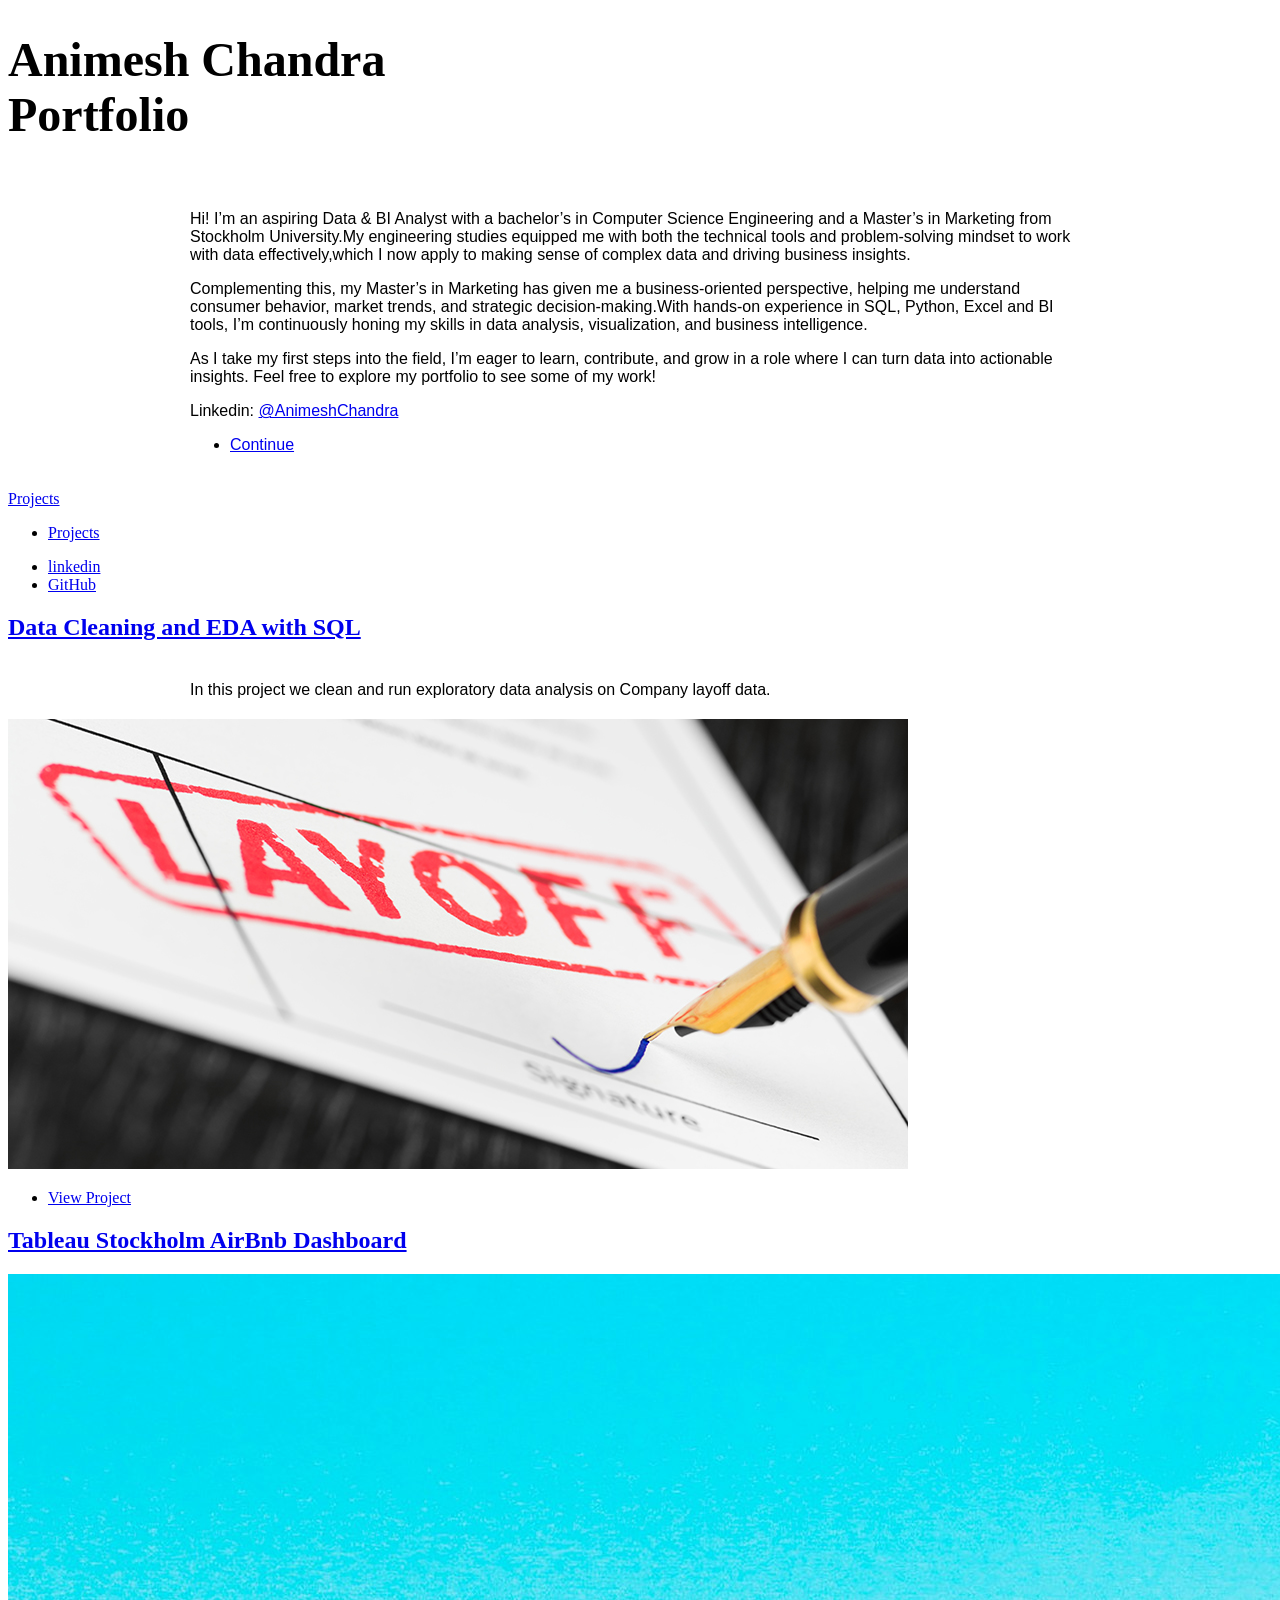
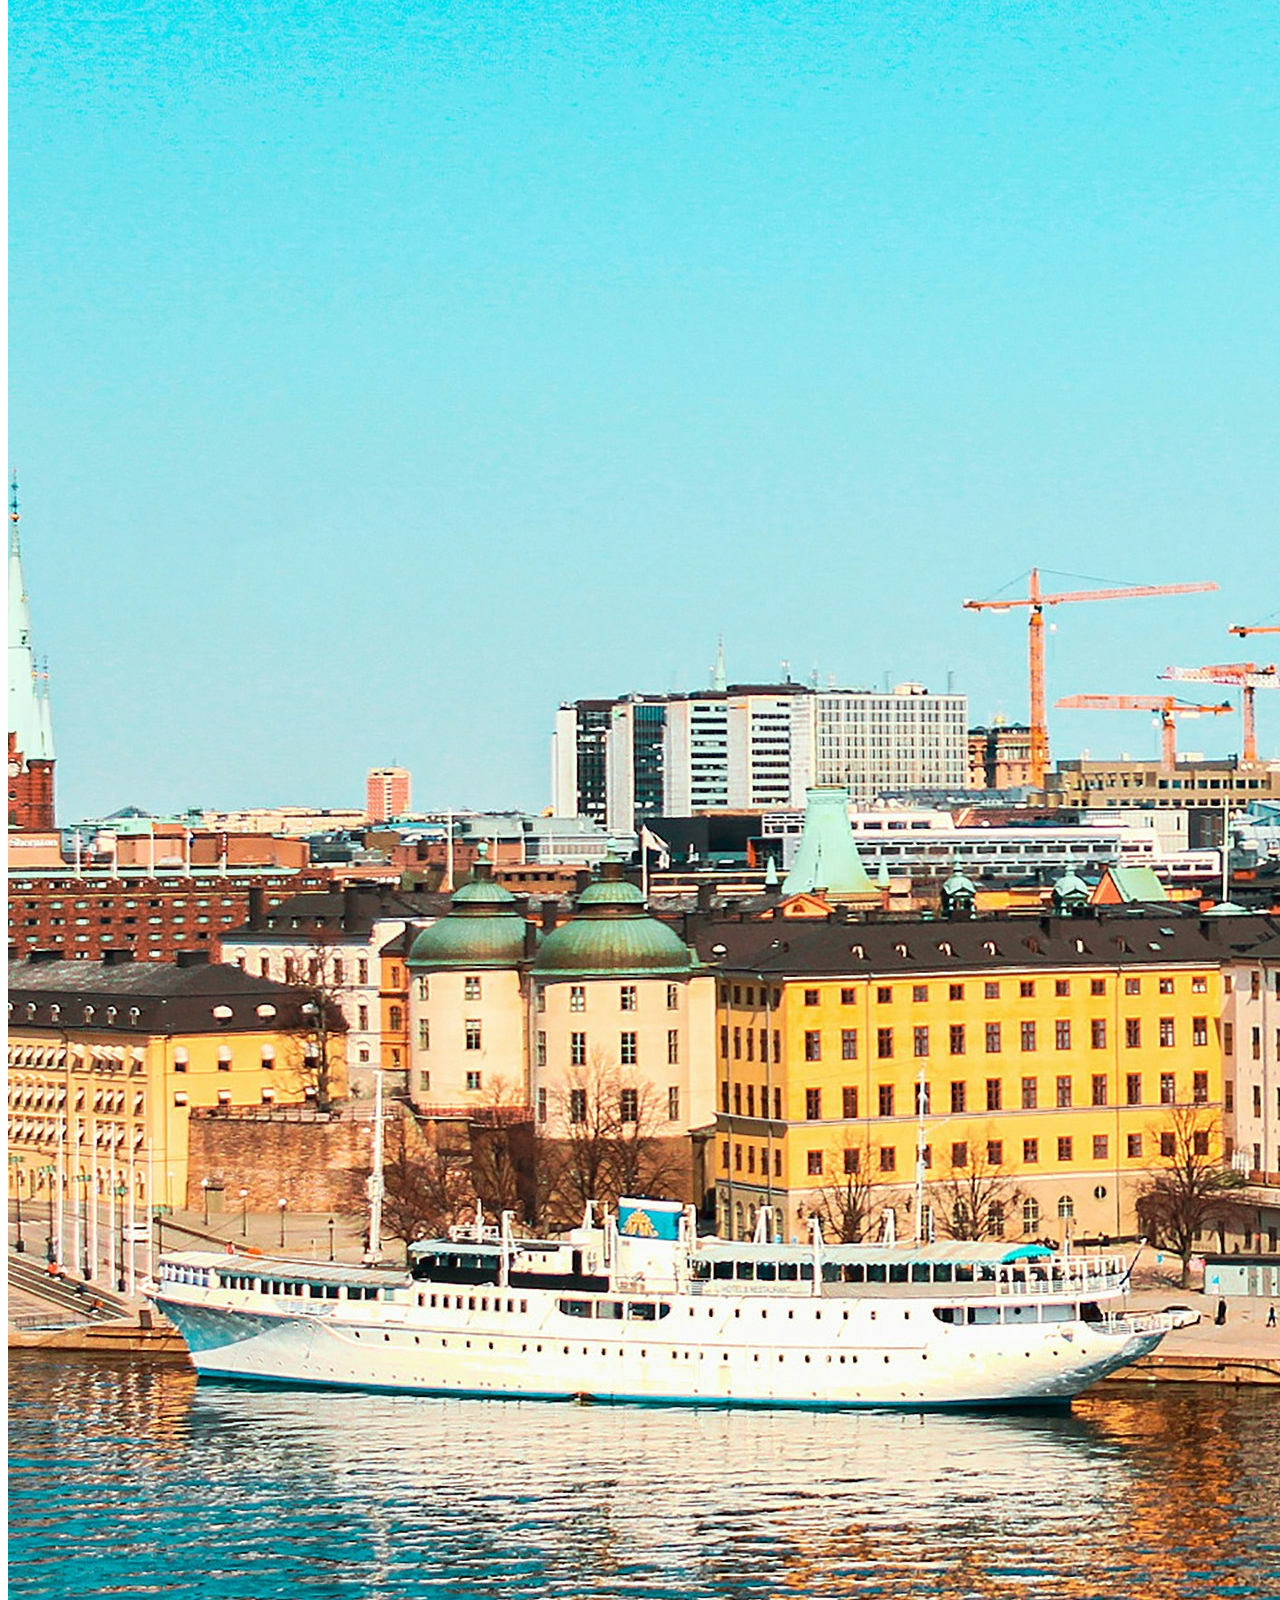
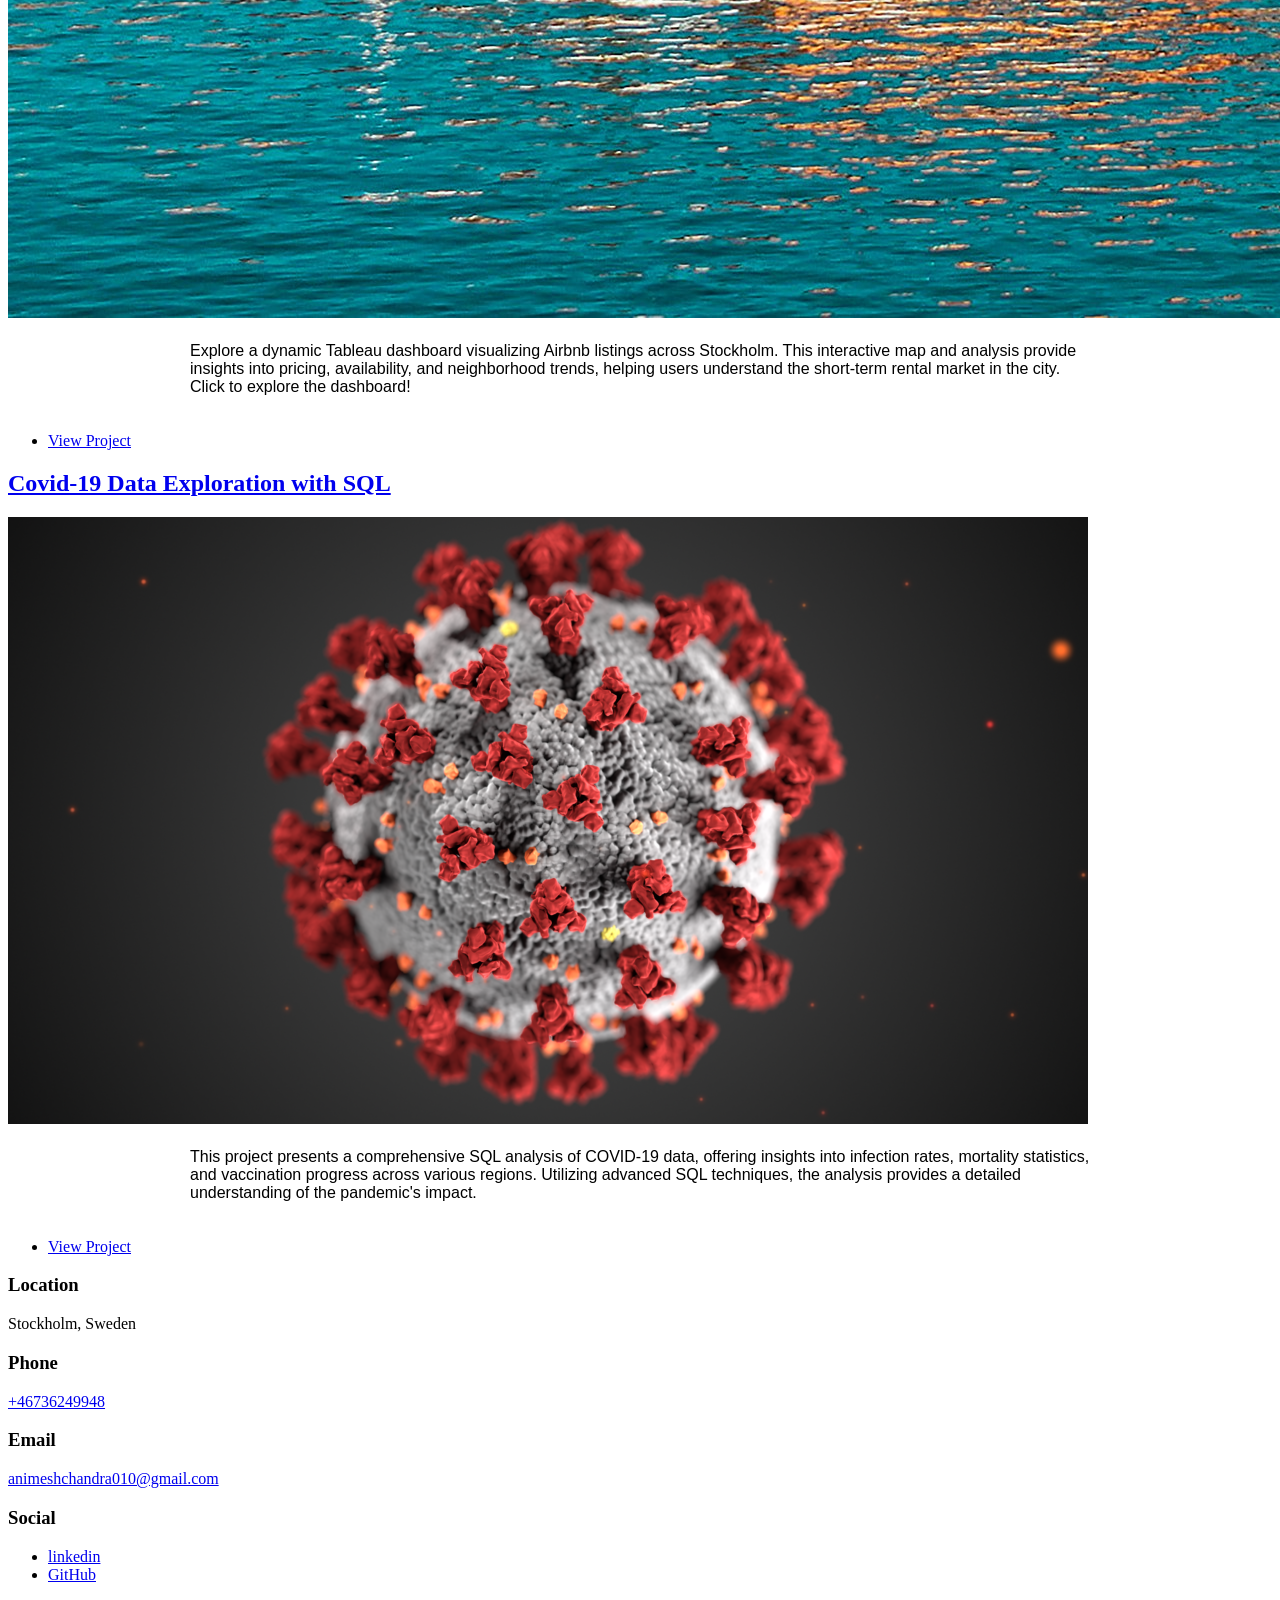
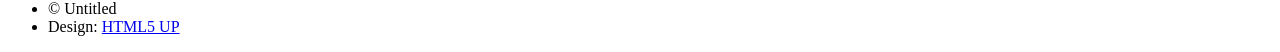
==== index.html @ b49274f6 "Add files via upload Initial Commit" ====
<!DOCTYPE HTML>
<!--
	Massively by HTML5 UP
	html5up.net | @ajlkn
	Free for personal and commercial use under the CCA 3.0 license (html5up.net/license)
-->
<html lang="en">

<head>
	<title>Animesh Chandra Portfolio</title>
	<meta charset="utf-8" />
	<meta name="viewport" content="width=device-width, initial-scale=1, user-scalable=no" />
	<link rel="stylesheet" href="assets/css/main.css" />
	<noscript>
		<link rel="stylesheet" href="assets/css/noscript.css" />
	</noscript>
	<style>
		/* Create a centered container with padding */
		.container {
			width: 80%;
			/* Set the width of the container */
			max-width: 900px;
			/* Optional: Set a max-width to limit how wide it can get */
			margin: 0 auto;
			/* This centers the container horizontally */
			padding: 20px;
			/* Optional: Add padding around the content */
			text-align: left;
			/* Justify the text inside */
			font-family: 'Arial', sans-serif;
			font-style: normal
		}
	</style>
</head>

<body class="is-preload">

	<!-- Wrapper -->
	<div id="wrapper" class="fade-in">

		<!-- Intro -->
		<div id="intro">
			<h1 style="font-size: 48px;">Animesh Chandra <br />
				Portfolio
			</h1>
			<div class="container" style="font-family: 'Arial', sans-serif; font-style: normal; ">
				<p>Hi!
					I’m an aspiring Data & BI Analyst with a bachelor’s in Computer Science Engineering and a Master’s
					in
					Marketing from Stockholm University.My engineering studies equipped me with both the technical tools
					and
					problem-solving mindset to work
					with data effectively,which I now apply to making sense of complex data and driving business
					insights.
				</p>

				<p>Complementing this, my Master’s in Marketing has given me a business-oriented perspective, helping me
					understand consumer behavior, market trends, and strategic decision-making.With hands-on experience
					in
					SQL, Python, Excel and BI tools, I’m continuously honing my skills in data
					analysis, visualization, and business intelligence.</p>

				<p>As I take my first steps into the field, I’m eager to learn, contribute, and grow in a role where I
					can
					turn data into actionable insights.
					Feel free to explore my portfolio to see some of my work!</p>
				Linkedin: <a href="http://bit.ly/3EG9RZ0">@AnimeshChandra</a>
				<ul class="actions">
					<li><a href="#header" class="button icon solid solo fa-arrow-down scrolly">Continue</a></li>
				</ul>
			</div>
		</div>

		<!-- Header -->
		<header id="header">
			<a href="index.html" class="logo">Projects</a>
		</header>

		<!-- Nav -->
		<nav id="nav">
			<ul class="links">
				<li class="active"><a href="index.html">Projects</a></li>

			</ul>
			<ul class="icons">
				<li><a href="https://www.linkedin.com/in/animesh-chandra-a4197b224/"
						class="icon brands alt fa-linkedin"><span class="label">linkedin</span></a></li>
				<li><a href="https://github.com/AnimeshChandra-Analyst" class="icon brands alt fa-github"><span
							class="label">GitHub</span></a></li>

			</ul>
		</nav>

		<!-- Main -->
		<div id="main">

			<!-- Featured Post -->
			<article class="post featured">
				<header class="major">

					<h2><a href="https://bit.ly/3EWHd5J">Data Cleaning and EDA with SQL<br />
						</a></h2>
					<p class="container">In this project we clean and run exploratory data analysis on Company layoff
						data.</p>
				</header>
				<a href="https://bit.ly/3EWHd5J" class="image main"><img src="images/Layoff.jpg" alt="" /></a>
				<ul class="actions special">
					<li><a href="https://bit.ly/3EWHd5J" class="button large">View Project</a></li>
				</ul>
			</article>

			<!-- Posts -->
			<section class="posts">
				<article>
					<header>

						<h2><a href="https://bit.ly/3CKVhPm">Tableau Stockholm AirBnb Dashboard<br />
							</a></h2>
					</header>
					<a href="#" class="image fit"><img src="images/Sthlm.jpg" alt="" /></a>
					<p class="container" text-align: center;>Explore a dynamic Tableau dashboard visualizing Airbnb
						listings across
						Stockholm. This
						interactive map and analysis provide insights into pricing, availability, and neighborhood
						trends, helping users understand the short-term rental market in the city. Click to explore the
						dashboard!</p>
					<ul class="actions special">
						<li><a href="https://bit.ly/3CKVhPm" class="button">View Project</a></li>
					</ul>
				</article>
				<article>
					<header>

						<h2><a href="https://bit.ly/4hYpJV0">Covid-19 Data Exploration with SQL<br />
							</a></h2>
					</header>
					<a href="https://bit.ly/4hYpJV0" class="image fit"><img src="images/covid.png" alt="" /></a>
					<p class="container">This project presents a comprehensive SQL analysis of COVID-19 data, offering
						insights into
						infection rates, mortality statistics, and vaccination progress across various regions.
						Utilizing advanced SQL techniques, the analysis provides a detailed understanding of the
						pandemic's impact.</p>
					<ul class="actions special">
						<li><a href="https://bit.ly/4hYpJV0" class="button">View Project</a></li>
					</ul>
				</article>

			</section>




			<section class="split contact">
				<section class="alt">
					<h3>Location</h3>
					<p>Stockholm, Sweden</p>
				</section>
				<section>
					<h3>Phone</h3>
					<p><a href="#">+46736249948</a></p>
				</section>
				<section>
					<h3>Email</h3>
					<p><a href="#">animeshchandra010@gmail.com</a></p>
				</section>
				<section>
					<h3>Social</h3>
					<ul class="icons alt">
						<li><a href="https://www.linkedin.com/in/animesh-chandra-a4197b224/"
								class="icon brands alt fa-linkedin"><span class="label">linkedin</span></a></li>
						<li><a href="https://github.com/AnimeshChandra-Analyst" class="icon brands alt fa-github"><span
									class="label">GitHub</span></a></li>
					</ul>
				</section>
			</section>
			</footer>

			<!-- Copyright -->
			<div id="copyright">
				<ul>
					<li>&copy; Untitled</li>
					<li>Design: <a href="https://html5up.net">HTML5 UP</a></li>
				</ul>
			</div>

		</div>

		<!-- Scripts -->
		<script src="assets/js/jquery.min.js"></script>
		<script src="assets/js/jquery.scrollex.min.js"></script>
		<script src="assets/js/jquery.scrolly.min.js"></script>
		<script src="assets/js/browser.min.js"></script>
		<script src="assets/js/breakpoints.min.js"></script>
		<script src="assets/js/util.js"></script>
		<script src="assets/js/main.js"></script>

</body>

</html>
---- assets/css/main.css ----
@import url(fontawesome-all.min.css);
@import url("https://fonts.googleapis.com/css?family=Merriweather:300,700,300italic,700italic|Source+Sans+Pro:900");

/*
	Massively by HTML5 UP
	html5up.net | @ajlkn
	Free for personal and commercial use under the CCA 3.0 license (html5up.net/license)
*/

html, body, div, span, applet, object,
iframe, h1, h2, h3, h4, h5, h6, p, blockquote,
pre, a, abbr, acronym, address, big, cite,
code, del, dfn, em, img, ins, kbd, q, s, samp,
small, strike, strong, sub, sup, tt, var, b,
u, i, center, dl, dt, dd, ol, ul, li, fieldset,
form, label, legend, table, caption, tbody,
tfoot, thead, tr, th, td, article, aside,
canvas, details, embed, figure, figcaption,
footer, header, hgroup, menu, nav, output, ruby,
section, summary, time, mark, audio, video {
	margin: 0;
	padding: 0;
	border: 0;
	font-size: 100%;
	font: inherit;
	vertical-align: baseline;}

article, aside, details, figcaption, figure,
footer, header, hgroup, menu, nav, section {
	display: block;}

body {
	line-height: 1;
}

ol, ul {
	list-style: none;
}

blockquote, q {
	quotes: none;
}

	blockquote:before, blockquote:after, q:before, q:after {
		content: '';
		content: none;
	}

table {
	border-collapse: collapse;
	border-spacing: 0;
}

body {
	-webkit-text-size-adjust: none;
}

mark {
	background-color: transparent;
	color: inherit;
}

input::-moz-focus-inner {
	border: 0;
	padding: 0;
}

input, select, textarea {
	-moz-appearance: none;
	-webkit-appearance: none;
	-ms-appearance: none;
	appearance: none;
}

/* Basic */

	@-ms-viewport {
		width: device-width;
	}

	body {
		-ms-overflow-style: scrollbar;
	}

	@media screen and (max-width: 480px) {

		html, body {
			min-width: 320px;
		}

	}

	html {
		box-sizing: border-box;
	}

	*, *:before, *:after {
		box-sizing: inherit;
	}

	body {
		background-color: #1e252d;
	}

		body.is-preload *, body.is-preload *:before, body.is-preload *:after {
			-moz-animation: none !important;
			-webkit-animation: none !important;
			-ms-animation: none !important;
			animation: none !important;
			-moz-transition: none !important;
			-webkit-transition: none !important;
			-ms-transition: none !important;
			transition: none !important;
		}

/* Type */

	html {
		font-size: 16pt;
	}

		@media screen and (max-width: 1680px) {

			html {
				font-size: 12pt;
			}

		}

		@media screen and (max-width: 1280px) {

			html {
				font-size: 11pt;
			}

		}

		@media screen and (max-width: 360px) {

			html {
				font-size: 10pt;
			}

		}

	body {
		color: #212931;
	}

	body, input, select, textarea {
		font-family: "Merriweather", Georgia, serif;
		font-weight: 300;
		font-size: 1rem;
		line-height: 2.375;
	}

	a {
		-moz-transition: color 0.2s ease-in-out, background-color 0.2s ease-in-out, border-color 0.2s ease-in-out, box-shadow 0.2s ease-in-out;
		-webkit-transition: color 0.2s ease-in-out, background-color 0.2s ease-in-out, border-color 0.2s ease-in-out, box-shadow 0.2s ease-in-out;
		-ms-transition: color 0.2s ease-in-out, background-color 0.2s ease-in-out, border-color 0.2s ease-in-out, box-shadow 0.2s ease-in-out;
		transition: color 0.2s ease-in-out, background-color 0.2s ease-in-out, border-color 0.2s ease-in-out, box-shadow 0.2s ease-in-out;
		border-bottom: dotted 1px;
		text-decoration: none;
	}

		a:hover {
			border-bottom-color: transparent;
		}

	strong, b {
		font-weight: 600;
	}

	em, i {
		font-style: italic;
	}

	p {
		text-align: justify;
		margin: 0 0 2rem 0;
	}

	h1, h2, h3, h4, h5, h6 {
		font-family: "Source Sans Pro", Helvetica, sans-serif;
		font-weight: 900;
		line-height: 1.5;
		letter-spacing: 0.075em;
		text-transform: uppercase;
		margin: 0 0 1rem 0;
	}

		h1 a, h2 a, h3 a, h4 a, h5 a, h6 a {
			border-bottom: 0;
			color: inherit;
			text-decoration: none;
		}

	h1 {
		font-size: 4rem;
		line-height: 1.1;
		margin: 0 0 2rem 0;
	}

	h2 {
		font-size: 1.75rem;
		line-height: 1.3;
		margin: 0 0 1.5rem 0;
	}

	h3 {
		font-size: 1.25rem;
		margin: 0 0 1.5rem 0;
	}

	h4 {
		font-size: 1rem;
	}

	h5 {
		font-size: 0.9rem;
	}

	h6 {
		font-size: 0.8rem;
	}

	sub {
		font-size: 0.8rem;
		position: relative;
		top: 0.5rem;
	}

	sup {
		font-size: 0.8rem;
		position: relative;
		top: -0.5rem;
	}

	blockquote {
		border-left: solid 4px;
		font-style: italic;
		margin: 0 0 2rem 0;
		padding: 0.5rem 0 0.5rem 2rem;
	}

	code {
		border: solid 2px;
		font-family: "Courier New", monospace;
		font-size: 0.9rem;
		margin: 0 0.25rem;
		padding: 0.25rem 0.65rem;
	}

	pre {
		-webkit-overflow-scrolling: touch;
		font-family: "Courier New", monospace;
		font-size: 0.9rem;
		margin: 0 0 2rem 0;
	}

		pre code {
			display: block;
			line-height: 1.75;
			padding: 1rem 1.5rem;
			overflow-x: auto;
		}

	hr {
		border: 0;
		border-bottom: solid 2px;
		margin: 3rem 0;
	}

		hr.major {
			margin: 5rem 0;
		}

	.align-left {
		text-align: left;
	}

	.align-center {
		text-align: center;
	}

	.align-right {
		text-align: right;
	}

	input, select, textarea {
		color: #212931;
	}

	a {
		color: #212931;
		border-bottom-color: rgba(33, 41, 49, 0.5);
	}

		a:hover {
			border-bottom-color: transparent;
			color: #18bfef !important;
		}

	strong, b {
		color: #212931;
	}

	h1, h2, h3, h4, h5, h6 {
		color: #212931;
	}

	blockquote {
		border-left-color: #eeeeee;
	}

	code {
		background: rgba(220, 220, 220, 0.25);
		border-color: #eeeeee;
	}

	hr {
		border-bottom-color: #eeeeee;
	}

/* Row */

	.row {
		display: flex;
		flex-wrap: wrap;
		box-sizing: border-box;
		align-items: stretch;
	}

		.row > * {
			box-sizing: border-box;
		}

		.row.gtr-uniform > * > :last-child {
			margin-bottom: 0;
		}

		.row.aln-left {
			justify-content: flex-start;
		}

		.row.aln-center {
			justify-content: center;
		}

		.row.aln-right {
			justify-content: flex-end;
		}

		.row.aln-top {
			align-items: flex-start;
		}

		.row.aln-middle {
			align-items: center;
		}

		.row.aln-bottom {
			align-items: flex-end;
		}

		.row > .imp {
			order: -1;
		}

		.row > .col-1 {
			width: 8.33333%;
		}

		.row > .off-1 {
			margin-left: 8.33333%;
		}

		.row > .col-2 {
			width: 16.66667%;
		}

		.row > .off-2 {
			margin-left: 16.66667%;
		}

		.row > .col-3 {
			width: 25%;
		}

		.row > .off-3 {
			margin-left: 25%;
		}

		.row > .col-4 {
			width: 33.33333%;
		}

		.row > .off-4 {
			margin-left: 33.33333%;
		}

		.row > .col-5 {
			width: 41.66667%;
		}

		.row > .off-5 {
			margin-left: 41.66667%;
		}

		.row > .col-6 {
			width: 50%;
		}

		.row > .off-6 {
			margin-left: 50%;
		}

		.row > .col-7 {
			width: 58.33333%;
		}

		.row > .off-7 {
			margin-left: 58.33333%;
		}

		.row > .col-8 {
			width: 66.66667%;
		}

		.row > .off-8 {
			margin-left: 66.66667%;
		}

		.row > .col-9 {
			width: 75%;
		}

		.row > .off-9 {
			margin-left: 75%;
		}

		.row > .col-10 {
			width: 83.33333%;
		}

		.row > .off-10 {
			margin-left: 83.33333%;
		}

		.row > .col-11 {
			width: 91.66667%;
		}

		.row > .off-11 {
			margin-left: 91.66667%;
		}

		.row > .col-12 {
			width: 100%;
		}

		.row > .off-12 {
			margin-left: 100%;
		}

		.row.gtr-0 {
			margin-top: 0;
			margin-left: 0rem;
		}

			.row.gtr-0 > * {
				padding: 0 0 0 0rem;
			}

			.row.gtr-0.gtr-uniform {
				margin-top: 0rem;
			}

				.row.gtr-0.gtr-uniform > * {
					padding-top: 0rem;
				}

		.row.gtr-25 {
			margin-top: 0;
			margin-left: -0.375rem;
		}

			.row.gtr-25 > * {
				padding: 0 0 0 0.375rem;
			}

			.row.gtr-25.gtr-uniform {
				margin-top: -0.375rem;
			}

				.row.gtr-25.gtr-uniform > * {
					padding-top: 0.375rem;
				}

		.row.gtr-50 {
			margin-top: 0;
			margin-left: -0.75rem;
		}

			.row.gtr-50 > * {
				padding: 0 0 0 0.75rem;
			}

			.row.gtr-50.gtr-uniform {
				margin-top: -0.75rem;
			}

				.row.gtr-50.gtr-uniform > * {
					padding-top: 0.75rem;
				}

		.row {
			margin-top: 0;
			margin-left: -1.5rem;
		}

			.row > * {
				padding: 0 0 0 1.5rem;
			}

			.row.gtr-uniform {
				margin-top: -1.5rem;
			}

				.row.gtr-uniform > * {
					padding-top: 1.5rem;
				}

		.row.gtr-150 {
			margin-top: 0;
			margin-left: -2.25rem;
		}

			.row.gtr-150 > * {
				padding: 0 0 0 2.25rem;
			}

			.row.gtr-150.gtr-uniform {
				margin-top: -2.25rem;
			}

				.row.gtr-150.gtr-uniform > * {
					padding-top: 2.25rem;
				}

		.row.gtr-200 {
			margin-top: 0;
			margin-left: -3rem;
		}

			.row.gtr-200 > * {
				padding: 0 0 0 3rem;
			}

			.row.gtr-200.gtr-uniform {
				margin-top: -3rem;
			}

				.row.gtr-200.gtr-uniform > * {
					padding-top: 3rem;
				}

		@media screen and (max-width: 1680px) {

			.row {
				display: flex;
				flex-wrap: wrap;
				box-sizing: border-box;
				align-items: stretch;
			}

				.row > * {
					box-sizing: border-box;
				}

				.row.gtr-uniform > * > :last-child {
					margin-bottom: 0;
				}

				.row.aln-left {
					justify-content: flex-start;
				}

				.row.aln-center {
					justify-content: center;
				}

				.row.aln-right {
					justify-content: flex-end;
				}

				.row.aln-top {
					align-items: flex-start;
				}

				.row.aln-middle {
					align-items: center;
				}

				.row.aln-bottom {
					align-items: flex-end;
				}

				.row > .imp-xlarge {
					order: -1;
				}

				.row > .col-1-xlarge {
					width: 8.33333%;
				}

				.row > .off-1-xlarge {
					margin-left: 8.33333%;
				}

				.row > .col-2-xlarge {
					width: 16.66667%;
				}

				.row > .off-2-xlarge {
					margin-left: 16.66667%;
				}

				.row > .col-3-xlarge {
					width: 25%;
				}

				.row > .off-3-xlarge {
					margin-left: 25%;
				}

				.row > .col-4-xlarge {
					width: 33.33333%;
				}

				.row > .off-4-xlarge {
					margin-left: 33.33333%;
				}

				.row > .col-5-xlarge {
					width: 41.66667%;
				}

				.row > .off-5-xlarge {
					margin-left: 41.66667%;
				}

				.row > .col-6-xlarge {
					width: 50%;
				}

				.row > .off-6-xlarge {
					margin-left: 50%;
				}

				.row > .col-7-xlarge {
					width: 58.33333%;
				}

				.row > .off-7-xlarge {
					margin-left: 58.33333%;
				}

				.row > .col-8-xlarge {
					width: 66.66667%;
				}

				.row > .off-8-xlarge {
					margin-left: 66.66667%;
				}

				.row > .col-9-xlarge {
					width: 75%;
				}

				.row > .off-9-xlarge {
					margin-left: 75%;
				}

				.row > .col-10-xlarge {
					width: 83.33333%;
				}

				.row > .off-10-xlarge {
					margin-left: 83.33333%;
				}

				.row > .col-11-xlarge {
					width: 91.66667%;
				}

				.row > .off-11-xlarge {
					margin-left: 91.66667%;
				}

				.row > .col-12-xlarge {
					width: 100%;
				}

				.row > .off-12-xlarge {
					margin-left: 100%;
				}

				.row.gtr-0 {
					margin-top: 0;
					margin-left: 0rem;
				}

					.row.gtr-0 > * {
						padding: 0 0 0 0rem;
					}

					.row.gtr-0.gtr-uniform {
						margin-top: 0rem;
					}

						.row.gtr-0.gtr-uniform > * {
							padding-top: 0rem;
						}

				.row.gtr-25 {
					margin-top: 0;
					margin-left: -0.375rem;
				}

					.row.gtr-25 > * {
						padding: 0 0 0 0.375rem;
					}

					.row.gtr-25.gtr-uniform {
						margin-top: -0.375rem;
					}

						.row.gtr-25.gtr-uniform > * {
							padding-top: 0.375rem;
						}

				.row.gtr-50 {
					margin-top: 0;
					margin-left: -0.75rem;
				}

					.row.gtr-50 > * {
						padding: 0 0 0 0.75rem;
					}

					.row.gtr-50.gtr-uniform {
						margin-top: -0.75rem;
					}

						.row.gtr-50.gtr-uniform > * {
							padding-top: 0.75rem;
						}

				.row {
					margin-top: 0;
					margin-left: -1.5rem;
				}

					.row > * {
						padding: 0 0 0 1.5rem;
					}

					.row.gtr-uniform {
						margin-top: -1.5rem;
					}

						.row.gtr-uniform > * {
							padding-top: 1.5rem;
						}

				.row.gtr-150 {
					margin-top: 0;
					margin-left: -2.25rem;
				}

					.row.gtr-150 > * {
						padding: 0 0 0 2.25rem;
					}

					.row.gtr-150.gtr-uniform {
						margin-top: -2.25rem;
					}

						.row.gtr-150.gtr-uniform > * {
							padding-top: 2.25rem;
						}

				.row.gtr-200 {
					margin-top: 0;
					margin-left: -3rem;
				}

					.row.gtr-200 > * {
						padding: 0 0 0 3rem;
					}

					.row.gtr-200.gtr-uniform {
						margin-top: -3rem;
					}

						.row.gtr-200.gtr-uniform > * {
							padding-top: 3rem;
						}

		}

		@media screen and (max-width: 1280px) {

			.row {
				display: flex;
				flex-wrap: wrap;
				box-sizing: border-box;
				align-items: stretch;
			}

				.row > * {
					box-sizing: border-box;
				}

				.row.gtr-uniform > * > :last-child {
					margin-bottom: 0;
				}

				.row.aln-left {
					justify-content: flex-start;
				}

				.row.aln-center {
					justify-content: center;
				}

				.row.aln-right {
					justify-content: flex-end;
				}

				.row.aln-top {
					align-items: flex-start;
				}

				.row.aln-middle {
					align-items: center;
				}

				.row.aln-bottom {
					align-items: flex-end;
				}

				.row > .imp-large {
					order: -1;
				}

				.row > .col-1-large {
					width: 8.33333%;
				}

				.row > .off-1-large {
					margin-left: 8.33333%;
				}

				.row > .col-2-large {
					width: 16.66667%;
				}

				.row > .off-2-large {
					margin-left: 16.66667%;
				}

				.row > .col-3-large {
					width: 25%;
				}

				.row > .off-3-large {
					margin-left: 25%;
				}

				.row > .col-4-large {
					width: 33.33333%;
				}

				.row > .off-4-large {
					margin-left: 33.33333%;
				}

				.row > .col-5-large {
					width: 41.66667%;
				}

				.row > .off-5-large {
					margin-left: 41.66667%;
				}

				.row > .col-6-large {
					width: 50%;
				}

				.row > .off-6-large {
					margin-left: 50%;
				}

				.row > .col-7-large {
					width: 58.33333%;
				}

				.row > .off-7-large {
					margin-left: 58.33333%;
				}

				.row > .col-8-large {
					width: 66.66667%;
				}

				.row > .off-8-large {
					margin-left: 66.66667%;
				}

				.row > .col-9-large {
					width: 75%;
				}

				.row > .off-9-large {
					margin-left: 75%;
				}

				.row > .col-10-large {
					width: 83.33333%;
				}

				.row > .off-10-large {
					margin-left: 83.33333%;
				}

				.row > .col-11-large {
					width: 91.66667%;
				}

				.row > .off-11-large {
					margin-left: 91.66667%;
				}

				.row > .col-12-large {
					width: 100%;
				}

				.row > .off-12-large {
					margin-left: 100%;
				}

				.row.gtr-0 {
					margin-top: 0;
					margin-left: 0rem;
				}

					.row.gtr-0 > * {
						padding: 0 0 0 0rem;
					}

					.row.gtr-0.gtr-uniform {
						margin-top: 0rem;
					}

						.row.gtr-0.gtr-uniform > * {
							padding-top: 0rem;
						}

				.row.gtr-25 {
					margin-top: 0;
					margin-left: -0.375rem;
				}

					.row.gtr-25 > * {
						padding: 0 0 0 0.375rem;
					}

					.row.gtr-25.gtr-uniform {
						margin-top: -0.375rem;
					}

						.row.gtr-25.gtr-uniform > * {
							padding-top: 0.375rem;
						}

				.row.gtr-50 {
					margin-top: 0;
					margin-left: -0.75rem;
				}

					.row.gtr-50 > * {
						padding: 0 0 0 0.75rem;
					}

					.row.gtr-50.gtr-uniform {
						margin-top: -0.75rem;
					}

						.row.gtr-50.gtr-uniform > * {
							padding-top: 0.75rem;
						}

				.row {
					margin-top: 0;
					margin-left: -1.5rem;
				}

					.row > * {
						padding: 0 0 0 1.5rem;
					}

					.row.gtr-uniform {
						margin-top: -1.5rem;
					}

						.row.gtr-uniform > * {
							padding-top: 1.5rem;
						}

				.row.gtr-150 {
					margin-top: 0;
					margin-left: -2.25rem;
				}

					.row.gtr-150 > * {
						padding: 0 0 0 2.25rem;
					}

					.row.gtr-150.gtr-uniform {
						margin-top: -2.25rem;
					}

						.row.gtr-150.gtr-uniform > * {
							padding-top: 2.25rem;
						}

				.row.gtr-200 {
					margin-top: 0;
					margin-left: -3rem;
				}

					.row.gtr-200 > * {
						padding: 0 0 0 3rem;
					}

					.row.gtr-200.gtr-uniform {
						margin-top: -3rem;
					}

						.row.gtr-200.gtr-uniform > * {
							padding-top: 3rem;
						}

		}

		@media screen and (max-width: 980px) {

			.row {
				display: flex;
				flex-wrap: wrap;
				box-sizing: border-box;
				align-items: stretch;
			}

				.row > * {
					box-sizing: border-box;
				}

				.row.gtr-uniform > * > :last-child {
					margin-bottom: 0;
				}

				.row.aln-left {
					justify-content: flex-start;
				}

				.row.aln-center {
					justify-content: center;
				}

				.row.aln-right {
					justify-content: flex-end;
				}

				.row.aln-top {
					align-items: flex-start;
				}

				.row.aln-middle {
					align-items: center;
				}

				.row.aln-bottom {
					align-items: flex-end;
				}

				.row > .imp-medium {
					order: -1;
				}

				.row > .col-1-medium {
					width: 8.33333%;
				}

				.row > .off-1-medium {
					margin-left: 8.33333%;
				}

				.row > .col-2-medium {
					width: 16.66667%;
				}

				.row > .off-2-medium {
					margin-left: 16.66667%;
				}

				.row > .col-3-medium {
					width: 25%;
				}

				.row > .off-3-medium {
					margin-left: 25%;
				}

				.row > .col-4-medium {
					width: 33.33333%;
				}

				.row > .off-4-medium {
					margin-left: 33.33333%;
				}

				.row > .col-5-medium {
					width: 41.66667%;
				}

				.row > .off-5-medium {
					margin-left: 41.66667%;
				}

				.row > .col-6-medium {
					width: 50%;
				}

				.row > .off-6-medium {
					margin-left: 50%;
				}

				.row > .col-7-medium {
					width: 58.33333%;
				}

				.row > .off-7-medium {
					margin-left: 58.33333%;
				}

				.row > .col-8-medium {
					width: 66.66667%;
				}

				.row > .off-8-medium {
					margin-left: 66.66667%;
				}

				.row > .col-9-medium {
					width: 75%;
				}

				.row > .off-9-medium {
					margin-left: 75%;
				}

				.row > .col-10-medium {
					width: 83.33333%;
				}

				.row > .off-10-medium {
					margin-left: 83.33333%;
				}

				.row > .col-11-medium {
					width: 91.66667%;
				}

				.row > .off-11-medium {
					margin-left: 91.66667%;
				}

				.row > .col-12-medium {
					width: 100%;
				}

				.row > .off-12-medium {
					margin-left: 100%;
				}

				.row.gtr-0 {
					margin-top: 0;
					margin-left: 0rem;
				}

					.row.gtr-0 > * {
						padding: 0 0 0 0rem;
					}

					.row.gtr-0.gtr-uniform {
						margin-top: 0rem;
					}

						.row.gtr-0.gtr-uniform > * {
							padding-top: 0rem;
						}

				.row.gtr-25 {
					margin-top: 0;
					margin-left: -0.375rem;
				}

					.row.gtr-25 > * {
						padding: 0 0 0 0.375rem;
					}

					.row.gtr-25.gtr-uniform {
						margin-top: -0.375rem;
					}

						.row.gtr-25.gtr-uniform > * {
							padding-top: 0.375rem;
						}

				.row.gtr-50 {
					margin-top: 0;
					margin-left: -0.75rem;
				}

					.row.gtr-50 > * {
						padding: 0 0 0 0.75rem;
					}

					.row.gtr-50.gtr-uniform {
						margin-top: -0.75rem;
					}

						.row.gtr-50.gtr-uniform > * {
							padding-top: 0.75rem;
						}

				.row {
					margin-top: 0;
					margin-left: -1.5rem;
				}

					.row > * {
						padding: 0 0 0 1.5rem;
					}

					.row.gtr-uniform {
						margin-top: -1.5rem;
					}

						.row.gtr-uniform > * {
							padding-top: 1.5rem;
						}

				.row.gtr-150 {
					margin-top: 0;
					margin-left: -2.25rem;
				}

					.row.gtr-150 > * {
						padding: 0 0 0 2.25rem;
					}

					.row.gtr-150.gtr-uniform {
						margin-top: -2.25rem;
					}

						.row.gtr-150.gtr-uniform > * {
							padding-top: 2.25rem;
						}

				.row.gtr-200 {
					margin-top: 0;
					margin-left: -3rem;
				}

					.row.gtr-200 > * {
						padding: 0 0 0 3rem;
					}

					.row.gtr-200.gtr-uniform {
						margin-top: -3rem;
					}

						.row.gtr-200.gtr-uniform > * {
							padding-top: 3rem;
						}

		}

		@media screen and (max-width: 736px) {

			.row {
				display: flex;
				flex-wrap: wrap;
				box-sizing: border-box;
				align-items: stretch;
			}

				.row > * {
					box-sizing: border-box;
				}

				.row.gtr-uniform > * > :last-child {
					margin-bottom: 0;
				}

				.row.aln-left {
					justify-content: flex-start;
				}

				.row.aln-center {
					justify-content: center;
				}

				.row.aln-right {
					justify-content: flex-end;
				}

				.row.aln-top {
					align-items: flex-start;
				}

				.row.aln-middle {
					align-items: center;
				}

				.row.aln-bottom {
					align-items: flex-end;
				}

				.row > .imp-small {
					order: -1;
				}

				.row > .col-1-small {
					width: 8.33333%;
				}

				.row > .off-1-small {
					margin-left: 8.33333%;
				}

				.row > .col-2-small {
					width: 16.66667%;
				}

				.row > .off-2-small {
					margin-left: 16.66667%;
				}

				.row > .col-3-small {
					width: 25%;
				}

				.row > .off-3-small {
					margin-left: 25%;
				}

				.row > .col-4-small {
					width: 33.33333%;
				}

				.row > .off-4-small {
					margin-left: 33.33333%;
				}

				.row > .col-5-small {
					width: 41.66667%;
				}

				.row > .off-5-small {
					margin-left: 41.66667%;
				}

				.row > .col-6-small {
					width: 50%;
				}

				.row > .off-6-small {
					margin-left: 50%;
				}

				.row > .col-7-small {
					width: 58.33333%;
				}

				.row > .off-7-small {
					margin-left: 58.33333%;
				}

				.row > .col-8-small {
					width: 66.66667%;
				}

				.row > .off-8-small {
					margin-left: 66.66667%;
				}

				.row > .col-9-small {
					width: 75%;
				}

				.row > .off-9-small {
					margin-left: 75%;
				}

				.row > .col-10-small {
					width: 83.33333%;
				}

				.row > .off-10-small {
					margin-left: 83.33333%;
				}

				.row > .col-11-small {
					width: 91.66667%;
				}

				.row > .off-11-small {
					margin-left: 91.66667%;
				}

				.row > .col-12-small {
					width: 100%;
				}

				.row > .off-12-small {
					margin-left: 100%;
				}

				.row.gtr-0 {
					margin-top: 0;
					margin-left: 0rem;
				}

					.row.gtr-0 > * {
						padding: 0 0 0 0rem;
					}

					.row.gtr-0.gtr-uniform {
						margin-top: 0rem;
					}

						.row.gtr-0.gtr-uniform > * {
							padding-top: 0rem;
						}

				.row.gtr-25 {
					margin-top: 0;
					margin-left: -0.375rem;
				}

					.row.gtr-25 > * {
						padding: 0 0 0 0.375rem;
					}

					.row.gtr-25.gtr-uniform {
						margin-top: -0.375rem;
					}

						.row.gtr-25.gtr-uniform > * {
							padding-top: 0.375rem;
						}

				.row.gtr-50 {
					margin-top: 0;
					margin-left: -0.75rem;
				}

					.row.gtr-50 > * {
						padding: 0 0 0 0.75rem;
					}

					.row.gtr-50.gtr-uniform {
						margin-top: -0.75rem;
					}

						.row.gtr-50.gtr-uniform > * {
							padding-top: 0.75rem;
						}

				.row {
					margin-top: 0;
					margin-left: -1.5rem;
				}

					.row > * {
						padding: 0 0 0 1.5rem;
					}

					.row.gtr-uniform {
						margin-top: -1.5rem;
					}

						.row.gtr-uniform > * {
							padding-top: 1.5rem;
						}

				.row.gtr-150 {
					margin-top: 0;
					margin-left: -2.25rem;
				}

					.row.gtr-150 > * {
						padding: 0 0 0 2.25rem;
					}

					.row.gtr-150.gtr-uniform {
						margin-top: -2.25rem;
					}

						.row.gtr-150.gtr-uniform > * {
							padding-top: 2.25rem;
						}

				.row.gtr-200 {
					margin-top: 0;
					margin-left: -3rem;
				}

					.row.gtr-200 > * {
						padding: 0 0 0 3rem;
					}

					.row.gtr-200.gtr-uniform {
						margin-top: -3rem;
					}

						.row.gtr-200.gtr-uniform > * {
							padding-top: 3rem;
						}

		}

		@media screen and (max-width: 480px) {

			.row {
				display: flex;
				flex-wrap: wrap;
				box-sizing: border-box;
				align-items: stretch;
			}

				.row > * {
					box-sizing: border-box;
				}

				.row.gtr-uniform > * > :last-child {
					margin-bottom: 0;
				}

				.row.aln-left {
					justify-content: flex-start;
				}

				.row.aln-center {
					justify-content: center;
				}

				.row.aln-right {
					justify-content: flex-end;
				}

				.row.aln-top {
					align-items: flex-start;
				}

				.row.aln-middle {
					align-items: center;
				}

				.row.aln-bottom {
					align-items: flex-end;
				}

				.row > .imp-xsmall {
					order: -1;
				}

				.row > .col-1-xsmall {
					width: 8.33333%;
				}

				.row > .off-1-xsmall {
					margin-left: 8.33333%;
				}

				.row > .col-2-xsmall {
					width: 16.66667%;
				}

				.row > .off-2-xsmall {
					margin-left: 16.66667%;
				}

				.row > .col-3-xsmall {
					width: 25%;
				}

				.row > .off-3-xsmall {
					margin-left: 25%;
				}

				.row > .col-4-xsmall {
					width: 33.33333%;
				}

				.row > .off-4-xsmall {
					margin-left: 33.33333%;
				}

				.row > .col-5-xsmall {
					width: 41.66667%;
				}

				.row > .off-5-xsmall {
					margin-left: 41.66667%;
				}

				.row > .col-6-xsmall {
					width: 50%;
				}

				.row > .off-6-xsmall {
					margin-left: 50%;
				}

				.row > .col-7-xsmall {
					width: 58.33333%;
				}

				.row > .off-7-xsmall {
					margin-left: 58.33333%;
				}

				.row > .col-8-xsmall {
					width: 66.66667%;
				}

				.row > .off-8-xsmall {
					margin-left: 66.66667%;
				}

				.row > .col-9-xsmall {
					width: 75%;
				}

				.row > .off-9-xsmall {
					margin-left: 75%;
				}

				.row > .col-10-xsmall {
					width: 83.33333%;
				}

				.row > .off-10-xsmall {
					margin-left: 83.33333%;
				}

				.row > .col-11-xsmall {
					width: 91.66667%;
				}

				.row > .off-11-xsmall {
					margin-left: 91.66667%;
				}

				.row > .col-12-xsmall {
					width: 100%;
				}

				.row > .off-12-xsmall {
					margin-left: 100%;
				}

				.row.gtr-0 {
					margin-top: 0;
					margin-left: 0rem;
				}

					.row.gtr-0 > * {
						padding: 0 0 0 0rem;
					}

					.row.gtr-0.gtr-uniform {
						margin-top: 0rem;
					}

						.row.gtr-0.gtr-uniform > * {
							padding-top: 0rem;
						}

				.row.gtr-25 {
					margin-top: 0;
					margin-left: -0.375rem;
				}

					.row.gtr-25 > * {
						padding: 0 0 0 0.375rem;
					}

					.row.gtr-25.gtr-uniform {
						margin-top: -0.375rem;
					}

						.row.gtr-25.gtr-uniform > * {
							padding-top: 0.375rem;
						}

				.row.gtr-50 {
					margin-top: 0;
					margin-left: -0.75rem;
				}

					.row.gtr-50 > * {
						padding: 0 0 0 0.75rem;
					}

					.row.gtr-50.gtr-uniform {
						margin-top: -0.75rem;
					}

						.row.gtr-50.gtr-uniform > * {
							padding-top: 0.75rem;
						}

				.row {
					margin-top: 0;
					margin-left: -1.5rem;
				}

					.row > * {
						padding: 0 0 0 1.5rem;
					}

					.row.gtr-uniform {
						margin-top: -1.5rem;
					}

						.row.gtr-uniform > * {
							padding-top: 1.5rem;
						}

				.row.gtr-150 {
					margin-top: 0;
					margin-left: -2.25rem;
				}

					.row.gtr-150 > * {
						padding: 0 0 0 2.25rem;
					}

					.row.gtr-150.gtr-uniform {
						margin-top: -2.25rem;
					}

						.row.gtr-150.gtr-uniform > * {
							padding-top: 2.25rem;
						}

				.row.gtr-200 {
					margin-top: 0;
					margin-left: -3rem;
				}

					.row.gtr-200 > * {
						padding: 0 0 0 3rem;
					}

					.row.gtr-200.gtr-uniform {
						margin-top: -3rem;
					}

						.row.gtr-200.gtr-uniform > * {
							padding-top: 3rem;
						}

		}

		@media screen and (max-width: 360px) {

			.row {
				display: flex;
				flex-wrap: wrap;
				box-sizing: border-box;
				align-items: stretch;
			}

				.row > * {
					box-sizing: border-box;
				}

				.row.gtr-uniform > * > :last-child {
					margin-bottom: 0;
				}

				.row.aln-left {
					justify-content: flex-start;
				}

				.row.aln-center {
					justify-content: center;
				}

				.row.aln-right {
					justify-content: flex-end;
				}

				.row.aln-top {
					align-items: flex-start;
				}

				.row.aln-middle {
					align-items: center;
				}

				.row.aln-bottom {
					align-items: flex-end;
				}

				.row > .imp-xxsmall {
					order: -1;
				}

				.row > .col-1-xxsmall {
					width: 8.33333%;
				}

				.row > .off-1-xxsmall {
					margin-left: 8.33333%;
				}

				.row > .col-2-xxsmall {
					width: 16.66667%;
				}

				.row > .off-2-xxsmall {
					margin-left: 16.66667%;
				}

				.row > .col-3-xxsmall {
					width: 25%;
				}

				.row > .off-3-xxsmall {
					margin-left: 25%;
				}

				.row > .col-4-xxsmall {
					width: 33.33333%;
				}

				.row > .off-4-xxsmall {
					margin-left: 33.33333%;
				}

				.row > .col-5-xxsmall {
					width: 41.66667%;
				}

				.row > .off-5-xxsmall {
					margin-left: 41.66667%;
				}

				.row > .col-6-xxsmall {
					width: 50%;
				}

				.row > .off-6-xxsmall {
					margin-left: 50%;
				}

				.row > .col-7-xxsmall {
					width: 58.33333%;
				}

				.row > .off-7-xxsmall {
					margin-left: 58.33333%;
				}

				.row > .col-8-xxsmall {
					width: 66.66667%;
				}

				.row > .off-8-xxsmall {
					margin-left: 66.66667%;
				}

				.row > .col-9-xxsmall {
					width: 75%;
				}

				.row > .off-9-xxsmall {
					margin-left: 75%;
				}

				.row > .col-10-xxsmall {
					width: 83.33333%;
				}

				.row > .off-10-xxsmall {
					margin-left: 83.33333%;
				}

				.row > .col-11-xxsmall {
					width: 91.66667%;
				}

				.row > .off-11-xxsmall {
					margin-left: 91.66667%;
				}

				.row > .col-12-xxsmall {
					width: 100%;
				}

				.row > .off-12-xxsmall {
					margin-left: 100%;
				}

				.row.gtr-0 {
					margin-top: 0;
					margin-left: 0rem;
				}

					.row.gtr-0 > * {
						padding: 0 0 0 0rem;
					}

					.row.gtr-0.gtr-uniform {
						margin-top: 0rem;
					}

						.row.gtr-0.gtr-uniform > * {
							padding-top: 0rem;
						}

				.row.gtr-25 {
					margin-top: 0;
					margin-left: -0.375rem;
				}

					.row.gtr-25 > * {
						padding: 0 0 0 0.375rem;
					}

					.row.gtr-25.gtr-uniform {
						margin-top: -0.375rem;
					}

						.row.gtr-25.gtr-uniform > * {
							padding-top: 0.375rem;
						}

				.row.gtr-50 {
					margin-top: 0;
					margin-left: -0.75rem;
				}

					.row.gtr-50 > * {
						padding: 0 0 0 0.75rem;
					}

					.row.gtr-50.gtr-uniform {
						margin-top: -0.75rem;
					}

						.row.gtr-50.gtr-uniform > * {
							padding-top: 0.75rem;
						}

				.row {
					margin-top: 0;
					margin-left: -1.5rem;
				}

					.row > * {
						padding: 0 0 0 1.5rem;
					}

					.row.gtr-uniform {
						margin-top: -1.5rem;
					}

						.row.gtr-uniform > * {
							padding-top: 1.5rem;
						}

				.row.gtr-150 {
					margin-top: 0;
					margin-left: -2.25rem;
				}

					.row.gtr-150 > * {
						padding: 0 0 0 2.25rem;
					}

					.row.gtr-150.gtr-uniform {
						margin-top: -2.25rem;
					}

						.row.gtr-150.gtr-uniform > * {
							padding-top: 2.25rem;
						}

				.row.gtr-200 {
					margin-top: 0;
					margin-left: -3rem;
				}

					.row.gtr-200 > * {
						padding: 0 0 0 3rem;
					}

					.row.gtr-200.gtr-uniform {
						margin-top: -3rem;
					}

						.row.gtr-200.gtr-uniform > * {
							padding-top: 3rem;
						}

		}

/* Box */

	.box {
		border: solid 2px;
		margin-bottom: 2rem;
		padding: 1.5rem;
	}

		.box > :last-child,
		.box > :last-child > :last-child,
		.box > :last-child > :last-child > :last-child {
			margin-bottom: 0;
		}

		.box.alt {
			border: 0;
			border-radius: 0;
			padding: 0;
		}

	.box {
		border-color: #eeeeee;
	}

/* Button */

	input[type="submit"],
	input[type="reset"],
	input[type="button"],
	button,
	.button {
		-moz-appearance: none;
		-webkit-appearance: none;
		-ms-appearance: none;
		appearance: none;
		-moz-transition: background-color 0.2s ease-in-out, box-shadow 0.2s ease-in-out, color 0.2s ease-in-out;
		-webkit-transition: background-color 0.2s ease-in-out, box-shadow 0.2s ease-in-out, color 0.2s ease-in-out;
		-ms-transition: background-color 0.2s ease-in-out, box-shadow 0.2s ease-in-out, color 0.2s ease-in-out;
		transition: background-color 0.2s ease-in-out, box-shadow 0.2s ease-in-out, color 0.2s ease-in-out;
		border: 0;
		border-radius: 0;
		cursor: pointer;
		display: inline-block;
		font-family: "Source Sans Pro", Helvetica, sans-serif;
		font-size: 0.8rem;
		font-weight: 900;
		letter-spacing: 0.075em;
		height: 3rem;
		line-height: 3rem;
		padding: 0 2rem;
		text-align: center;
		text-decoration: none;
		text-transform: uppercase;
		white-space: nowrap;
	}

		input[type="submit"].icon:before,
		input[type="reset"].icon:before,
		input[type="button"].icon:before,
		button.icon:before,
		.button.icon:before {
			margin-right: 0.5rem;
		}

		input[type="submit"].icon.solo,
		input[type="reset"].icon.solo,
		input[type="button"].icon.solo,
		button.icon.solo,
		.button.icon.solo {
			position: relative;
			width: 4rem;
			height: 4rem;
			line-height: 4rem;
			border-radius: 4rem;
			text-indent: 4rem;
			overflow: hidden;
			padding: 0;
			white-space: nowrap;
		}

			input[type="submit"].icon.solo:before,
			input[type="reset"].icon.solo:before,
			input[type="button"].icon.solo:before,
			button.icon.solo:before,
			.button.icon.solo:before {
				position: absolute;
				display: block;
				top: 0;
				left: 0;
				width: inherit;
				height: inherit;
				line-height: inherit;
				font-size: 1.25rem;
				margin-right: 0;
				text-align: center;
				text-indent: 0;
			}

		input[type="submit"].fit,
		input[type="reset"].fit,
		input[type="button"].fit,
		button.fit,
		.button.fit {
			width: 100%;
		}

		input[type="submit"].small,
		input[type="reset"].small,
		input[type="button"].small,
		button.small,
		.button.small {
			font-size: 0.7rem;
			height: 2.5rem;
			line-height: 2.5rem;
			padding: 0 1.5rem;
		}

		input[type="submit"].large,
		input[type="reset"].large,
		input[type="button"].large,
		button.large,
		.button.large {
			font-size: 0.9rem;
			height: 3.5rem;
			line-height: 3.5rem;
			padding: 0 2.75rem;
		}

		@media screen and (max-width: 980px) {

			input[type="submit"],
			input[type="reset"],
			input[type="button"],
			button,
			.button {
				font-size: 0.9rem;
				height: 3.25rem;
				line-height: 3.25rem;
			}

				input[type="submit"].large,
				input[type="reset"].large,
				input[type="button"].large,
				button.large,
				.button.large {
					font-size: 1rem;
					height: 3.75rem;
					line-height: 3.75rem;
				}

		}

		input[type="submit"].disabled, input[type="submit"]:disabled,
		input[type="reset"].disabled,
		input[type="reset"]:disabled,
		input[type="button"].disabled,
		input[type="button"]:disabled,
		button.disabled,
		button:disabled,
		.button.disabled,
		.button:disabled {
			pointer-events: none;
			opacity: 0.25;
		}

	input[type="submit"],
	input[type="reset"],
	input[type="button"],
	button,
	.button {
		background-color: transparent;
		box-shadow: inset 0 0 0 2px #212931;
		color: #212931 !important;
	}

		input[type="submit"]:hover,
		input[type="reset"]:hover,
		input[type="button"]:hover,
		button:hover,
		.button:hover {
			box-shadow: inset 0 0 0 2px #18bfef;
			color: #18bfef !important;
		}

		input[type="submit"].primary,
		input[type="reset"].primary,
		input[type="button"].primary,
		button.primary,
		.button.primary {
			background-color: #212931;
			box-shadow: none;
			color: #ffffff !important;
		}

			input[type="submit"].primary:hover,
			input[type="reset"].primary:hover,
			input[type="button"].primary:hover,
			button.primary:hover,
			.button.primary:hover {
				background-color: #18bfef;
			}

/* Form */

	form {
		margin: 0 0 2rem 0;
	}

		form > :last-child {
			margin-bottom: 0;
		}

		form > .fields {
			display: -moz-flex;
			display: -webkit-flex;
			display: -ms-flex;
			display: flex;
			-moz-flex-wrap: wrap;
			-webkit-flex-wrap: wrap;
			-ms-flex-wrap: wrap;
			flex-wrap: wrap;
			width: calc(100% + 3rem);
			margin: -1.5rem 0 2rem -1.5rem;
		}

			form > .fields > .field {
				-moz-flex-grow: 0;
				-webkit-flex-grow: 0;
				-ms-flex-grow: 0;
				flex-grow: 0;
				-moz-flex-shrink: 0;
				-webkit-flex-shrink: 0;
				-ms-flex-shrink: 0;
				flex-shrink: 0;
				padding: 1.5rem 0 0 1.5rem;
				width: calc(100% - 1.5rem);
			}

				form > .fields > .field.half {
					width: calc(50% - 0.75rem);
				}

				form > .fields > .field.third {
					width: calc(100%/3 - 0.5rem);
				}

				form > .fields > .field.quarter {
					width: calc(25% - 0.375rem);
				}

		@media screen and (max-width: 480px) {

			form > .fields {
				width: calc(100% + 3rem);
				margin: -1.5rem 0 2rem -1.5rem;
			}

				form > .fields > .field {
					padding: 1.5rem 0 0 1.5rem;
					width: calc(100% - 1.5rem);
				}

					form > .fields > .field.half {
						width: calc(100% - 1.5rem);
					}

					form > .fields > .field.third {
						width: calc(100% - 1.5rem);
					}

					form > .fields > .field.quarter {
						width: calc(100% - 1.5rem);
					}

		}

	label {
		display: block;
		font-family: "Source Sans Pro", Helvetica, sans-serif;
		font-weight: 900;
		line-height: 1.5;
		letter-spacing: 0.075em;
		font-size: 0.8rem;
		text-transform: uppercase;
		margin: 0 0 0.75rem 0;
	}

		@media screen and (max-width: 980px) {

			label {
				font-size: 0.9rem;
			}

		}

	input[type="text"],
	input[type="password"],
	input[type="email"],
	select,
	textarea {
		-moz-appearance: none;
		-webkit-appearance: none;
		-ms-appearance: none;
		appearance: none;
		background: transparent;
		border-radius: 0;
		border: solid 2px;
		color: inherit;
		display: block;
		outline: 0;
		padding: 0 1rem;
		text-decoration: none;
		width: 100%;
	}

		input[type="text"]:invalid,
		input[type="password"]:invalid,
		input[type="email"]:invalid,
		select:invalid,
		textarea:invalid {
			box-shadow: none;
		}

	select {
		background-size: 1.25rem;
		background-repeat: no-repeat;
		background-position: calc(100% - 1rem) center;
		height: 3rem;
		padding-right: 3rem;
		text-overflow: ellipsis;
	}

		select:focus::-ms-value {
			background-color: transparent;
		}

		select::-ms-expand {
			display: none;
		}

	input[type="text"],
	input[type="password"],
	input[type="email"],
	select {
		height: 3rem;
	}

	textarea {
		padding: 0.75rem 1rem;
	}

	input[type="checkbox"],
	input[type="radio"] {
		-moz-appearance: none;
		-webkit-appearance: none;
		-ms-appearance: none;
		appearance: none;
		display: block;
		float: left;
		margin-right: -2rem;
		opacity: 0;
		width: 1rem;
		z-index: -1;
	}

		input[type="checkbox"] + label,
		input[type="radio"] + label {
			text-decoration: none;
			cursor: pointer;
			display: inline-block;
			font-size: 1rem;
			letter-spacing: 0;
			font-family: "Merriweather", Georgia, serif;
			text-transform: none;
			font-weight: 300;
			padding-left: 2.8rem;
			padding-right: 1rem;
			position: relative;
		}

			input[type="checkbox"] + label:before,
			input[type="radio"] + label:before {
				-moz-osx-font-smoothing: grayscale;
				-webkit-font-smoothing: antialiased;
				display: inline-block;
				font-style: normal;
				font-variant: normal;
				text-rendering: auto;
				line-height: 1;
				text-transform: none !important;
				font-family: 'Font Awesome 5 Free';
				font-weight: 900;
			}

			input[type="checkbox"] + label:before,
			input[type="radio"] + label:before {
				border-radius: 0;
				border: solid 2px;
				content: '';
				display: inline-block;
				font-size: 0.8rem;
				height: 1.8rem;
				left: 0;
				line-height: 1.65rem;
				position: absolute;
				text-align: center;
				top: -0.125rem;
				width: 1.8rem;
			}

		input[type="checkbox"]:checked + label:before,
		input[type="radio"]:checked + label:before {
			content: '\f00c';
		}

	input[type="checkbox"] + label:before {
		border-radius: 0;
	}

	input[type="radio"] + label:before {
		border-radius: 100%;
	}

	::-webkit-input-placeholder {
		opacity: 1.0;
	}

	:-moz-placeholder {
		opacity: 1.0;
	}

	::-moz-placeholder {
		opacity: 1.0;
	}

	:-ms-input-placeholder {
		opacity: 1.0;
	}

	label {
		color: #212931;
	}

	input[type="text"],
	input[type="password"],
	input[type="email"],
	select,
	textarea {
		border-color: #eeeeee;
	}

		input[type="text"]:focus,
		input[type="password"]:focus,
		input[type="email"]:focus,
		select:focus,
		textarea:focus {
			border-color: #18bfef;
		}

	select {
		background-image: url("data:image/svg+xml;charset=utf8,%3Csvg xmlns='http://www.w3.org/2000/svg' width='40' height='40' preserveAspectRatio='none' viewBox='0 0 40 40'%3E%3Cpath d='M9.4,12.3l10.4,10.4l10.4-10.4c0.2-0.2,0.5-0.4,0.9-0.4c0.3,0,0.6,0.1,0.9,0.4l3.3,3.3c0.2,0.2,0.4,0.5,0.4,0.9 c0,0.4-0.1,0.6-0.4,0.9L20.7,31.9c-0.2,0.2-0.5,0.4-0.9,0.4c-0.3,0-0.6-0.1-0.9-0.4L4.3,17.3c-0.2-0.2-0.4-0.5-0.4-0.9 c0-0.4,0.1-0.6,0.4-0.9l3.3-3.3c0.2-0.2,0.5-0.4,0.9-0.4S9.1,12.1,9.4,12.3z' fill='%23eeeeee' /%3E%3C/svg%3E");
	}

		select option {
			background-color: #ffffff;
			color: #212931;
		}

	.select-wrapper:before {
		color: #eeeeee;
	}

	input[type="checkbox"] + label,
	input[type="radio"] + label {
		color: #212931;
	}

		input[type="checkbox"] + label:before,
		input[type="radio"] + label:before {
			border-color: #eeeeee;
		}

	input[type="checkbox"]:checked + label:before,
	input[type="radio"]:checked + label:before {
		background-color: #212931;
		border-color: #212931;
		color: #ffffff;
	}

	input[type="checkbox"]:focus + label:before,
	input[type="radio"]:focus + label:before {
		border-color: #18bfef;
	}

	::-webkit-input-placeholder {
		color: #909498 !important;
	}

	:-moz-placeholder {
		color: #909498 !important;
	}

	::-moz-placeholder {
		color: #909498 !important;
	}

	:-ms-input-placeholder {
		color: #909498 !important;
	}

	.formerize-placeholder {
		color: #909498 !important;
	}

/* Icon */

	.icon {
		text-decoration: none;
		border-bottom: none;
		position: relative;
	}

		.icon:before {
			-moz-osx-font-smoothing: grayscale;
			-webkit-font-smoothing: antialiased;
			display: inline-block;
			font-style: normal;
			font-variant: normal;
			text-rendering: auto;
			line-height: 1;
			text-transform: none !important;
			font-family: 'Font Awesome 5 Free';
			font-weight: 400;
		}

		.icon > .label {
			display: none;
		}

		.icon:before {
			line-height: inherit;
		}

		.icon.solid:before {
			font-weight: 900;
		}

		.icon.brands:before {
			font-family: 'Font Awesome 5 Brands';
		}

/* Image */

	.image {
		border: 0;
		display: inline-block;
		position: relative;
	}

		.image img {
			display: block;
		}

		.image.left, .image.right {
			max-width: 40%;
		}

			.image.left img, .image.right img {
				width: 100%;
			}

		.image.left {
			float: left;
			margin: 0 2rem 2rem 0;
			top: 0.75rem;
		}

		.image.right {
			float: right;
			margin: 0 0 2rem 2rem;
			top: 0.75rem;
		}

		.image.fit {
			display: block;
			margin: 2.5rem 0;
			width: 100%;
		}

			.image.fit:first-child {
				margin-top: 0;
			}

			.image.fit img {
				width: 100%;
			}

		.image.main {
			display: block;
			margin: 4rem 0;
			width: 100%;
		}

			.image.main:first-child {
				margin-top: 0;
			}

			.image.main img {
				width: 100%;
			}

		@media screen and (max-width: 736px) {

			.image.fit {
				margin: 2rem 0;
			}

			.image.main {
				margin: 2rem 0;
			}

		}

	a.image {
		overflow: hidden;
	}

		a.image img {
			-moz-transition: -moz-transform 0.2s ease-out;
			-webkit-transition: -webkit-transform 0.2s ease-out;
			-ms-transition: -ms-transform 0.2s ease-out;
			transition: transform 0.2s ease-out;
		}

		a.image:hover img {
			-moz-transform: scale(1.05);
			-webkit-transform: scale(1.05);
			-ms-transform: scale(1.05);
			transform: scale(1.05);
		}

/* Actions */

	ul.actions {
		display: -moz-flex;
		display: -webkit-flex;
		display: -ms-flex;
		display: flex;
		cursor: default;
		list-style: none;
		margin-left: -1rem;
		padding-left: 0;
	}

		ul.actions li {
			padding: 0 0 0 1rem;
			vertical-align: middle;
		}

		ul.actions.special {
			-moz-justify-content: center;
			-webkit-justify-content: center;
			-ms-justify-content: center;
			justify-content: center;
			width: 100%;
			margin-left: 0;
		}

			ul.actions.special li:first-child {
				padding-left: 0;
			}

		ul.actions.stacked {
			-moz-flex-direction: column;
			-webkit-flex-direction: column;
			-ms-flex-direction: column;
			flex-direction: column;
			margin-left: 0;
		}

			ul.actions.stacked li {
				padding: 1.3rem 0 0 0;
			}

				ul.actions.stacked li:first-child {
					padding-top: 0;
				}

		ul.actions.fit {
			width: calc(100% + 1rem);
		}

			ul.actions.fit li {
				-moz-flex-grow: 1;
				-webkit-flex-grow: 1;
				-ms-flex-grow: 1;
				flex-grow: 1;
				-moz-flex-shrink: 1;
				-webkit-flex-shrink: 1;
				-ms-flex-shrink: 1;
				flex-shrink: 1;
				width: 100%;
			}

				ul.actions.fit li > * {
					width: 100%;
				}

			ul.actions.fit.stacked {
				width: 100%;
			}

		@media screen and (max-width: 480px) {

			ul.actions:not(.fixed) {
				-moz-flex-direction: column;
				-webkit-flex-direction: column;
				-ms-flex-direction: column;
				flex-direction: column;
				margin-left: 0;
				width: 100% !important;
			}

				ul.actions:not(.fixed) li {
					-moz-flex-grow: 1;
					-webkit-flex-grow: 1;
					-ms-flex-grow: 1;
					flex-grow: 1;
					-moz-flex-shrink: 1;
					-webkit-flex-shrink: 1;
					-ms-flex-shrink: 1;
					flex-shrink: 1;
					padding: 1rem 0 0 0;
					text-align: center;
					width: 100%;
				}

					ul.actions:not(.fixed) li > * {
						width: 100%;
					}

					ul.actions:not(.fixed) li:first-child {
						padding-top: 0;
					}

					ul.actions:not(.fixed) li input[type="submit"],
					ul.actions:not(.fixed) li input[type="reset"],
					ul.actions:not(.fixed) li input[type="button"],
					ul.actions:not(.fixed) li button,
					ul.actions:not(.fixed) li .button {
						width: 100%;
					}

						ul.actions:not(.fixed) li input[type="submit"].icon:before,
						ul.actions:not(.fixed) li input[type="reset"].icon:before,
						ul.actions:not(.fixed) li input[type="button"].icon:before,
						ul.actions:not(.fixed) li button.icon:before,
						ul.actions:not(.fixed) li .button.icon:before {
							margin-left: -0.5rem;
						}

		}

/* Icons */

	ul.icons {
		cursor: default;
		list-style: none;
		padding-left: 0;
	}

		ul.icons li {
			display: inline-block;
			padding: 0 0.5rem 0 0;
			vertical-align: middle;
		}

			ul.icons li:last-child {
				padding-right: 0;
			}

			ul.icons li .icon:before {
				width: 2.25rem;
				height: 2.25rem;
				line-height: 2.25rem;
				display: inline-block;
				text-align: center;
				border-radius: 100%;
				font-size: 1.25rem;
			}

		ul.icons.alt li .icon:before {
			-moz-transition: color 0.2s ease-in-out, background-color 0.2s ease-in-out, border-color 0.2s ease-in-out, box-shadow 0.2s ease-in-out;
			-webkit-transition: color 0.2s ease-in-out, background-color 0.2s ease-in-out, border-color 0.2s ease-in-out, box-shadow 0.2s ease-in-out;
			-ms-transition: color 0.2s ease-in-out, background-color 0.2s ease-in-out, border-color 0.2s ease-in-out, box-shadow 0.2s ease-in-out;
			transition: color 0.2s ease-in-out, background-color 0.2s ease-in-out, border-color 0.2s ease-in-out, box-shadow 0.2s ease-in-out;
			font-size: 1rem;
		}

/* List */

	ol {
		list-style: decimal;
		margin: 0 0 2rem 0;
		padding-left: 1.25rem;
	}

		ol li {
			padding-left: 0.25rem;
		}

	ul {
		list-style: disc;
		margin: 0 0 2rem 0;
		padding-left: 1rem;
	}

		ul li {
			padding-left: 0.5rem;
		}

		ul.divided {
			list-style: none;
			padding-left: 0;
		}

			ul.divided li {
				border-top: solid 1px;
				padding: 0.5rem 0;
			}

				ul.divided li:first-child {
					border-top: 0;
					padding-top: 0;
				}

	dl {
		margin: 0 0 2rem 0;
	}

		dl dt {
			display: block;
			font-weight: 600;
			margin: 0 0 1rem 0;
		}

		dl dd {
			margin-left: 2rem;
		}

	ul.divided li {
		border-top-color: #eeeeee;
	}

	ul.icons li a.icon:hover:before {
		color: #18bfef;
	}

	ul.icons.alt li .icon:before {
		box-shadow: inset 0 0 0 2px #eeeeee;
	}

	ul.icons.alt li a.icon:hover:before {
		box-shadow: inset 0 0 0 2px #18bfef;
	}

/* Section/Article */

	section.special, article.special {
		text-align: center;
	}

	header {
		cursor: default;
	}

		header > .date {
			display: block;
			font-size: 0.8rem;
			height: 1;
			margin: 0 0 1rem 0;
			position: relative;
		}

		header > p {
			font-style: italic;
		}

		header > h1 + p {
			font-size: 1.1rem;
			margin-top: -0.5rem;
			line-height: 2;
		}

		header > h2 + p {
			font-size: 1rem;
			margin-top: -0.75rem;
		}

		header > h3 + p {
			font-size: 0.9rem;
			margin-top: -0.75rem;
		}

		header > h4 + p {
			font-size: 0.8rem;
			margin-top: -0.75rem;
		}

		header.major {
			margin: 0 0 4rem 0;
			text-align: center;
		}

			header.major > :last-child {
				margin-bottom: 0;
			}

			header.major > p {
				margin-top: 0;
				text-align: center;
			}

			header.major > .date {
				font-size: 1rem;
				margin: 0 0 4rem 0;
			}

				header.major > .date:before, header.major > .date:after {
					content: '';
					display: block;
					position: absolute;
					top: 50%;
					width: calc(50% - 6rem);
					border-top: solid 2px;
				}

				header.major > .date:before {
					left: 0;
				}

				header.major > .date:after {
					right: 0;
				}

		@media screen and (max-width: 980px) {

			header br {
				display: none;
			}

		}

		@media screen and (max-width: 736px) {

			header.major {
				margin: 0 0 2rem 0;
			}

		}

	header.major .date:before, header.major .date:after {
		border-top-color: #eeeeee;
	}

/* Table */

	.table-wrapper {
		-webkit-overflow-scrolling: touch;
		overflow-x: auto;
	}

	table {
		margin: 0 0 2rem 0;
		width: 100%;
	}

		table tbody tr {
			border: solid 1px;
			border-left: 0;
			border-right: 0;
		}

		table td {
			padding: 0.75rem 0.75rem;
		}

		table th {
			font-family: "Source Sans Pro", Helvetica, sans-serif;
			font-size: 0.8rem;
			font-weight: 900;
			letter-spacing: 0.075em;
			line-height: 1.5;
			padding: 0 0.75rem 0.75rem 0.75rem;
			text-align: left;
			text-transform: uppercase;
		}

			@media screen and (max-width: 980px) {

				table th {
					font-size: 0.9rem;
				}

			}

		table thead {
			border-bottom: solid 2px;
		}

		table tfoot {
			border-top: solid 2px;
		}

		table.alt {
			border-collapse: separate;
		}

			table.alt tbody tr td {
				border: solid 1px;
				border-left-width: 0;
				border-top-width: 0;
			}

				table.alt tbody tr td:first-child {
					border-left-width: 1px;
				}

			table.alt tbody tr:first-child td {
				border-top-width: 1px;
			}

			table.alt thead {
				border-bottom: 0;
			}

			table.alt tfoot {
				border-top: 0;
			}

	table tbody tr {
		border-color: #eeeeee;
	}

		table tbody tr:nth-child(2n + 1) {
			background-color: rgba(220, 220, 220, 0.25);
		}

	table th {
		color: #212931;
	}

	table thead {
		border-bottom-color: #eeeeee;
	}

	table tfoot {
		border-top-color: #eeeeee;
	}

	table.alt tbody tr td {
		border-color: #eeeeee;
	}

/* Pagination */

	.pagination {
		display: -moz-inline-flex;
		display: -webkit-inline-flex;
		display: -ms-inline-flex;
		display: inline-flex;
		-moz-user-select: none;
		-webkit-user-select: none;
		-ms-user-select: none;
		user-select: none;
		cursor: default;
		list-style: none;
		margin: 0 0 2rem 2px;
		padding: 0;
	}

		.pagination a, .pagination span {
			-moz-transition: background-color 0.2s ease-in-out, border-color 0.2s ease-in-out, box-shadow 0.2s ease-in-out, color 0.2s ease-in-out;
			-webkit-transition: background-color 0.2s ease-in-out, border-color 0.2s ease-in-out, box-shadow 0.2s ease-in-out, color 0.2s ease-in-out;
			-ms-transition: background-color 0.2s ease-in-out, border-color 0.2s ease-in-out, box-shadow 0.2s ease-in-out, color 0.2s ease-in-out;
			transition: background-color 0.2s ease-in-out, border-color 0.2s ease-in-out, box-shadow 0.2s ease-in-out, color 0.2s ease-in-out;
			border: solid 2px;
			display: inline-block;
			font-family: "Source Sans Pro", Helvetica, sans-serif;
			font-size: 0.8rem;
			font-weight: 900;
			height: 3rem;
			letter-spacing: 0.075em;
			line-height: calc(3rem - 4px);
			margin-left: -2px;
			min-width: 3rem;
			position: relative;
			text-align: center;
			text-decoration: none;
			text-transform: uppercase;
		}

		.pagination .next, .pagination .previous {
			text-decoration: none;
			padding: 0 1.75rem;
		}

			.pagination .next:before, .pagination .previous:before {
				-moz-osx-font-smoothing: grayscale;
				-webkit-font-smoothing: antialiased;
				display: inline-block;
				font-style: normal;
				font-variant: normal;
				text-rendering: auto;
				line-height: 1;
				text-transform: none !important;
				font-family: 'Font Awesome 5 Free';
				font-weight: 900;
			}

			.pagination .next:before, .pagination .previous:before {
				display: inline-block;
				color: inherit !important;
				line-height: inherit;
			}

		.pagination .previous:before {
			content: '\f104';
			margin-right: 0.9375em;
		}

		.pagination .next:before {
			content: '\f105';
			float: right;
			margin-left: 0.9375em;
		}

		@media screen and (max-width: 980px) {

			.pagination a, .pagination span {
				font-size: 0.9rem;
			}

		}

		@media screen and (max-width: 480px) {

			.pagination .page, .pagination .extra {
				display: none;
			}

		}

	.pagination a, .pagination span {
		border-color: #eeeeee;
	}

	.pagination a {
		color: #212931 !important;
	}

		.pagination a:hover {
			color: #18bfef !important;
			border-color: #18bfef;
			z-index: 1;
		}

			.pagination a:hover + a,
			.pagination a:hover + span {
				border-left-color: #18bfef;
			}

		.pagination a.active {
			background-color: #eeeeee;
		}

	.pagination span {
		color: #eeeeee;
	}

/* Wrapper */

	#wrapper {
		-moz-transition: opacity 0.5s ease;
		-webkit-transition: opacity 0.5s ease;
		-ms-transition: opacity 0.5s ease;
		transition: opacity 0.5s ease;
		position: relative;
		z-index: 1;
		overflow: hidden;
	}

		#wrapper > .bg {
			position: absolute;
			top: 0;
			left: 0;
			width: 100%;
			height: 100%;
			background-color: #212931;
			background-image: url("../../images/overlay.png"), linear-gradient(0deg, rgba(0, 0, 0, 0.1), rgba(0, 0, 0, 0.1)), url("../../images/bg.jpg");
			background-size: auto,								auto,														100% auto;
			background-position: center,								center,														top center;
			background-repeat: repeat,								no-repeat,													no-repeat;
			background-attachment: scroll,								scroll,														scroll;
			z-index: -1;
		}

			#wrapper > .bg.fixed {
				position: fixed;
				width: 100vw;
				height: 100vh;
			}

		#wrapper.fade-in:before {
			pointer-events: none;
			-moz-transition: opacity 1s ease-in-out;
			-webkit-transition: opacity 1s ease-in-out;
			-ms-transition: opacity 1s ease-in-out;
			transition: opacity 1s ease-in-out;
			-moz-transition-delay: 0.75s;
			-webkit-transition-delay: 0.75s;
			-ms-transition-delay: 0.75s;
			transition-delay: 0.75s;
			background: #1e252d;
			content: '';
			display: block;
			height: 100%;
			left: 0;
			opacity: 0;
			position: fixed;
			top: 0;
			width: 100%;
		}

		body.is-preload #wrapper.fade-in:before {
			opacity: 1;
		}

		@media screen and (orientation: portrait) {

			#wrapper > .bg {
				background-size: auto,								auto,														auto 175%;
			}

		}

/* Intro */

	#intro {
		color: #ffffff;
		padding: 8rem 4rem 6rem 4rem ;
		-moz-align-items: center;
		-webkit-align-items: center;
		-ms-align-items: center;
		align-items: center;
		display: -moz-flex;
		display: -webkit-flex;
		display: -ms-flex;
		display: flex;
		-moz-flex-direction: column;
		-webkit-flex-direction: column;
		-ms-flex-direction: column;
		flex-direction: column;
		-moz-justify-content: -moz-flex-end;
		-webkit-justify-content: -webkit-flex-end;
		-ms-justify-content: -ms-flex-end;
		justify-content: flex-end;
		-moz-transition: opacity 1s ease, -moz-transform 1s ease;
		-webkit-transition: opacity 1s ease, -webkit-transform 1s ease;
		-ms-transition: opacity 1s ease, -ms-transform 1s ease;
		transition: opacity 1s ease, transform 1s ease;
		position: relative;
		cursor: default;
		text-align: center;
		z-index: 1;
		min-height: 100vh;
	}

		#intro input, #intro select, #intro textarea {
			color: #ffffff;
		}

		#intro a {
			color: #ffffff;
			border-bottom-color: rgba(255, 255, 255, 0.5);
		}

			#intro a:hover {
				border-bottom-color: transparent;
				color: #18bfef !important;
			}

		#intro strong, #intro b {
			color: #ffffff;
		}

		#intro h1, #intro h2, #intro h3, #intro h4, #intro h5, #intro h6 {
			color: #ffffff;
		}

		#intro blockquote {
			border-left-color: #ffffff;
		}

		#intro code {
			background: rgba(255, 255, 255, 0.075);
			border-color: #ffffff;
		}

		#intro hr {
			border-bottom-color: #ffffff;
		}

		#intro input[type="submit"],
		#intro input[type="reset"],
		#intro input[type="button"],
		#intro button,
		#intro .button {
			background-color: transparent;
			box-shadow: inset 0 0 0 2px #ffffff;
			color: #ffffff !important;
		}

			#intro input[type="submit"]:hover,
			#intro input[type="reset"]:hover,
			#intro input[type="button"]:hover,
			#intro button:hover,
			#intro .button:hover {
				box-shadow: inset 0 0 0 2px #18bfef;
				color: #18bfef !important;
			}

			#intro input[type="submit"].primary,
			#intro input[type="reset"].primary,
			#intro input[type="button"].primary,
			#intro button.primary,
			#intro .button.primary {
				background-color: #ffffff;
				box-shadow: none;
				color: #1e252d !important;
			}

				#intro input[type="submit"].primary:hover,
				#intro input[type="reset"].primary:hover,
				#intro input[type="button"].primary:hover,
				#intro button.primary:hover,
				#intro .button.primary:hover {
					background-color: #18bfef;
				}

		#intro h1 {
			font-size: 5rem;
			line-height: 1;
		}

		#intro p {
			font-size: 1.25rem;
			font-style: italic;
			margin-top: -0.25rem;
			text-align: center;
		}

		#intro + #header {
			margin-top: -20rem;
		}

			#intro + #header .logo {
				-moz-transform: translateY(2rem);
				-webkit-transform: translateY(2rem);
				-ms-transform: translateY(2rem);
				transform: translateY(2rem);
				opacity: 0;
				visibility: hidden;
			}

		#intro.hidden {
			pointer-events: none;
			-moz-transform: translateY(2rem);
			-webkit-transform: translateY(2rem);
			-ms-transform: translateY(2rem);
			transform: translateY(2rem);
			-moz-transition: opacity 0.5s ease, -moz-transform 0.5s ease, visibility 0.5s;
			-webkit-transition: opacity 0.5s ease, -webkit-transform 0.5s ease, visibility 0.5s;
			-ms-transition: opacity 0.5s ease, -ms-transform 0.5s ease, visibility 0.5s;
			transition: opacity 0.5s ease, transform 0.5s ease, visibility 0.5s;
			opacity: 0;
			visibility: hidden;
		}

			#intro.hidden + #header .logo {
				-moz-transform: translateY(0);
				-webkit-transform: translateY(0);
				-ms-transform: translateY(0);
				transform: translateY(0);
				opacity: 1;
				visibility: visible;
			}

		body.is-preload #intro {
			-moz-transform: translateY(2rem);
			-webkit-transform: translateY(2rem);
			-ms-transform: translateY(2rem);
			transform: translateY(2rem);
			opacity: 0;
		}

			body.is-preload #intro:not(.hidden) + #header + #nav {
				-moz-transform: translateY(4rem);
				-webkit-transform: translateY(4rem);
				-ms-transform: translateY(4rem);
				transform: translateY(4rem);
				opacity: 0;
			}

		@media screen and (max-width: 980px) {

			#intro {
				padding: 4rem 4rem 2rem 4rem ;
				min-height: 90vh;
			}

				#intro p br {
					display: none;
				}

				#intro + #header {
					margin-top: -14rem;
				}

		}

		@media screen and (max-width: 736px) {

			#intro {
				padding: 3rem 2rem 1rem 2rem ;
				min-height: 80vh;
			}

				#intro h1 {
					font-size: 3.25rem;
					line-height: 1.1;
					margin-bottom: 1rem;
				}

				#intro p {
					font-size: 1rem;
					margin-top: 0rem;
				}

				#intro .actions {
					display: none;
				}

		}

/* Header */

	#header {
		color: #ffffff;
		-moz-align-items: center;
		-webkit-align-items: center;
		-ms-align-items: center;
		align-items: center;
		display: -moz-flex;
		display: -webkit-flex;
		display: -ms-flex;
		display: flex;
		-moz-flex-direction: column;
		-webkit-flex-direction: column;
		-ms-flex-direction: column;
		flex-direction: column;
		-moz-justify-content: -moz-flex-end;
		-webkit-justify-content: -webkit-flex-end;
		-ms-justify-content: -ms-flex-end;
		justify-content: flex-end;
		pointer-events: none;
		-moz-user-select: none;
		-webkit-user-select: none;
		-ms-user-select: none;
		user-select: none;
		height: 20rem;
		padding-bottom: 8rem;
		position: relative;
		text-align: center;
		z-index: 2;
	}

		#header input, #header select, #header textarea {
			color: #ffffff;
		}

		#header a {
			color: #ffffff;
			border-bottom-color: rgba(255, 255, 255, 0.5);
		}

			#header a:hover {
				border-bottom-color: transparent;
				color: #18bfef !important;
			}

		#header strong, #header b {
			color: #ffffff;
		}

		#header h1, #header h2, #header h3, #header h4, #header h5, #header h6 {
			color: #ffffff;
		}

		#header blockquote {
			border-left-color: #ffffff;
		}

		#header code {
			background: rgba(255, 255, 255, 0.075);
			border-color: #ffffff;
		}

		#header hr {
			border-bottom-color: #ffffff;
		}

		#header .logo {
			-moz-transition: border-color 0.2s ease-in-out, color 0.2s ease-in-out, opacity 0.5s ease, -moz-transform 0.5s ease, visibility 0.5s;
			-webkit-transition: border-color 0.2s ease-in-out, color 0.2s ease-in-out, opacity 0.5s ease, -webkit-transform 0.5s ease, visibility 0.5s;
			-ms-transition: border-color 0.2s ease-in-out, color 0.2s ease-in-out, opacity 0.5s ease, -ms-transform 0.5s ease, visibility 0.5s;
			transition: border-color 0.2s ease-in-out, color 0.2s ease-in-out, opacity 0.5s ease, transform 0.5s ease, visibility 0.5s;
			pointer-events: auto;
			border-style: solid;
			border-color: #ffffff;
			border-width: 5px !important;
			font-family: "Source Sans Pro", Helvetica, sans-serif;
			font-size: 2.25rem;
			font-weight: 900;
			letter-spacing: 0.075em;
			line-height: 1;
			padding: 1rem 1.75rem;
			text-transform: uppercase;
			visibility: visible;
		}

			#header .logo:hover {
				border-color: #18bfef !important;
				color: #18bfef !important;
			}

		@media screen and (max-width: 980px) {

			#header {
				height: 14rem;
				padding-bottom: 4rem;
			}

		}

		@media screen and (max-width: 736px) {

			#header {
				padding-bottom: 3rem;
			}

				#header .logo {
					font-size: 1.75rem;
					border-width: 3px !important;
				}

		}

/* Nav */

	#nav {
		color: #ffffff;
		display: -moz-flex;
		display: -webkit-flex;
		display: -ms-flex;
		display: flex;
		-moz-transition: -moz-transform 1s ease, opacity 1s ease;
		-webkit-transition: -webkit-transform 1s ease, opacity 1s ease;
		-ms-transition: -ms-transform 1s ease, opacity 1s ease;
		transition: transform 1s ease, opacity 1s ease;
		background: rgba(255, 255, 255, 0.175);
		height: 4rem;
		line-height: 4rem;
		margin: -4rem auto 0 auto;
		overflow: hidden;
		padding: 0 2rem 0 0;
		position: relative;
		width: calc(100% - 4rem);
		max-width: 72rem;
		z-index: 2;
	}

		#nav ul.divided li {
			border-top-color: #ffffff;
		}

		#nav ul.icons li a.icon:hover:before {
			color: #18bfef;
		}

		#nav ul.icons.alt li .icon:before {
			box-shadow: inset 0 0 0 2px #ffffff;
		}

		#nav ul.icons.alt li a.icon:hover:before {
			box-shadow: inset 0 0 0 2px #18bfef;
		}

		#nav input, #nav select, #nav textarea {
			color: #ffffff;
		}

		#nav a {
			color: #ffffff;
			border-bottom-color: rgba(255, 255, 255, 0.5);
		}

			#nav a:hover {
				border-bottom-color: transparent;
				color: #18bfef !important;
			}

		#nav strong, #nav b {
			color: #ffffff;
		}

		#nav h1, #nav h2, #nav h3, #nav h4, #nav h5, #nav h6 {
			color: #ffffff;
		}

		#nav blockquote {
			border-left-color: #ffffff;
		}

		#nav code {
			background: rgba(255, 255, 255, 0.075);
			border-color: #ffffff;
		}

		#nav hr {
			border-bottom-color: #ffffff;
		}

		#nav ul.links {
			display: -moz-flex;
			display: -webkit-flex;
			display: -ms-flex;
			display: flex;
			-moz-flex-grow: 1;
			-webkit-flex-grow: 1;
			-ms-flex-grow: 1;
			flex-grow: 1;
			-moz-flex-shrink: 1;
			-webkit-flex-shrink: 1;
			-ms-flex-shrink: 1;
			flex-shrink: 1;
			font-family: "Source Sans Pro", Helvetica, sans-serif;
			font-weight: 900;
			letter-spacing: 0.075em;
			list-style: none;
			margin-bottom: 0;
			padding-left: 0;
			text-transform: uppercase;
		}

			#nav ul.links li {
				display: block;
				padding-left: 0;
			}

				#nav ul.links li a {
					-moz-transition: background-color 0.2s ease-in-out, color 0.2s ease-in-out;
					-webkit-transition: background-color 0.2s ease-in-out, color 0.2s ease-in-out;
					-ms-transition: background-color 0.2s ease-in-out, color 0.2s ease-in-out;
					transition: background-color 0.2s ease-in-out, color 0.2s ease-in-out;
					display: block;
					font-size: 0.8rem;
					outline: none;
					padding: 0 2rem;
				}

					#nav ul.links li a:hover {
						color: inherit !important;
						background-color: rgba(255, 255, 255, 0.1);
					}

				#nav ul.links li.active {
					background-color: #ffffff;
				}

					#nav ul.links li.active a {
						color: #1e252d;
					}

						#nav ul.links li.active a:hover {
							color: #18bfef !important;
						}

		#nav ul.icons {
			-moz-flex-grow: 0;
			-webkit-flex-grow: 0;
			-ms-flex-grow: 0;
			flex-grow: 0;
			-moz-flex-shrink: 0;
			-webkit-flex-shrink: 0;
			-ms-flex-shrink: 0;
			flex-shrink: 0;
			margin-bottom: 0;
		}

		@media screen and (max-width: 980px) {

			#nav {
				display: none;
			}

		}

/* Main */

	#main {
		background-color: #ffffff;
		position: relative;
		margin: 0 auto;
		width: calc(100% - 4rem);
		max-width: 72rem;
		z-index: 2;
	}

		#main > * {
			padding: 4rem 4rem 2rem 4rem ;
			border-top: solid 2px #eeeeee;
			margin: 0;
		}

			#main > *:first-child {
				border-top: 0;
			}

		#main > footer {
			text-align: center;
		}

		#main > .post {
			padding: 8rem 8rem 6rem 8rem ;
		}

			#main > .post header.major > .date {
				margin-top: -2rem;
			}

			#main > .post header.major > h1, #main > .post header.major h2 {
				font-size: 4rem;
				line-height: 1.1;
				margin: 0 0 2rem 0;
			}

			#main > .post.featured {
				text-align: center;
			}

			@media screen and (max-width: 1280px) {

				#main > .post {
					padding: 6rem 4rem 4rem 4rem ;
				}

			}

			@media screen and (max-width: 736px) {

				#main > .post {
					padding: 4rem 2rem 2rem 2rem ;
				}

					#main > .post header.major > .date {
						margin-top: -1rem;
						margin-bottom: 2rem;
					}

					#main > .post header.major > h1, #main > .post header.major h2 {
						font-size: 2.5rem;
						line-height: 1.2;
						margin: 0 0 1.5rem 0;
					}

			}

		#main > .posts {
			display: -moz-flex;
			display: -webkit-flex;
			display: -ms-flex;
			display: flex;
			-moz-flex-wrap: wrap;
			-webkit-flex-wrap: wrap;
			-ms-flex-wrap: wrap;
			flex-wrap: wrap;
			-moz-align-items: -moz-stretch;
			-webkit-align-items: -webkit-stretch;
			-ms-align-items: -ms-stretch;
			align-items: stretch;
			text-align: center;
			width: 100%;
			padding: 0;
		}

			#main > .posts > * {
				-moz-flex-shrink: 1;
				-webkit-flex-shrink: 1;
				-ms-flex-shrink: 1;
				flex-shrink: 1;
				-moz-flex-grow: 0;
				-webkit-flex-grow: 0;
				-ms-flex-grow: 0;
				flex-grow: 0;
			}

			#main > .posts > * {
				width: 50%;
			}

			#main > .posts > * {
				padding: 4rem;
				width: 50%;
			}

			#main > .posts > article {
				border-color: #eeeeee;
				border-left-width: 2px;
				border-style: solid;
				border-top-width: 2px;
				text-align: center;
			}

				#main > .posts > article > :last-child {
					margin-bottom: 0;
				}

				#main > .posts > article:nth-child(2n - 1) {
					border-left-width: 0;
				}

				#main > .posts > article:nth-child(-n + 2) {
					border-top-width: 0;
				}

			@media screen and (max-width: 980px) {

				#main > .posts > * {
					width: 50%;
				}

				#main > .posts > * {
					padding: 2.5rem;
					width: 50%;
				}

			}

			@media screen and (max-width: 736px) {

				#main > .posts > * {
					width: 100%;
				}

				#main > .posts > * {
					padding: 2rem;
					width: 100%;
				}

				#main > .posts > article:nth-child(2n - 1) {
					border-left-width: 2px;
				}

				#main > .posts > article:nth-child(-n + 2) {
					border-top-width: 2px;
				}

				#main > .posts > article:nth-child(n) {
					border-left-width: 0;
				}

				#main > .posts > article:nth-child(-n + 1) {
					border-top-width: 0;
				}

				#main > .posts > article .image {
					max-width: 25rem;
					margin-left: auto;
					margin-right: auto;
				}

			}

		@media screen and (max-width: 736px) {

			#main > * {
				padding: 2rem 2rem 0.1rem 2rem ;
			}

		}

		@media screen and (max-width: 480px) {

			#main {
				width: 100%;
			}

		}

/* Footer */

	#footer {
		color: #717981;
		display: -moz-flex;
		display: -webkit-flex;
		display: -ms-flex;
		display: flex;
		background-color: #f5f5f5;
		color: #909498;
		cursor: default;
		position: relative;
		margin: 0 auto;
		width: calc(100% - 4rem);
		max-width: 72rem;
		z-index: 2;
	}

		#footer input, #footer select, #footer textarea {
			color: #717981;
		}

		#footer a {
			color: #717981;
			border-bottom-color: rgba(113, 121, 129, 0.5);
		}

			#footer a:hover {
				border-bottom-color: transparent;
				color: #18bfef !important;
			}

		#footer strong, #footer b {
			color: #717981;
		}

		#footer h1, #footer h2, #footer h3, #footer h4, #footer h5, #footer h6 {
			color: #717981;
		}

		#footer blockquote {
			border-left-color: #e2e2e2;
		}

		#footer code {
			background: rgba(220, 220, 220, 0.5);
			border-color: #e2e2e2;
		}

		#footer hr {
			border-bottom-color: #e2e2e2;
		}

		#footer .box {
			border-color: #e2e2e2;
		}

		#footer input[type="submit"],
		#footer input[type="reset"],
		#footer input[type="button"],
		#footer button,
		#footer .button {
			background-color: transparent;
			box-shadow: inset 0 0 0 2px #717981;
			color: #717981 !important;
		}

			#footer input[type="submit"]:hover,
			#footer input[type="reset"]:hover,
			#footer input[type="button"]:hover,
			#footer button:hover,
			#footer .button:hover {
				box-shadow: inset 0 0 0 2px #18bfef;
				color: #18bfef !important;
			}

			#footer input[type="submit"].primary,
			#footer input[type="reset"].primary,
			#footer input[type="button"].primary,
			#footer button.primary,
			#footer .button.primary {
				background-color: #717981;
				box-shadow: none;
				color: #f5f5f5 !important;
			}

				#footer input[type="submit"].primary:hover,
				#footer input[type="reset"].primary:hover,
				#footer input[type="button"].primary:hover,
				#footer button.primary:hover,
				#footer .button.primary:hover {
					background-color: #18bfef;
				}

		#footer label {
			color: #717981;
		}

		#footer input[type="text"],
		#footer input[type="password"],
		#footer input[type="email"],
		#footer select,
		#footer textarea {
			border-color: #e2e2e2;
		}

			#footer input[type="text"]:focus,
			#footer input[type="password"]:focus,
			#footer input[type="email"]:focus,
			#footer select:focus,
			#footer textarea:focus {
				border-color: #18bfef;
			}

		#footer select {
			background-image: url("data:image/svg+xml;charset=utf8,%3Csvg xmlns='http://www.w3.org/2000/svg' width='40' height='40' preserveAspectRatio='none' viewBox='0 0 40 40'%3E%3Cpath d='M9.4,12.3l10.4,10.4l10.4-10.4c0.2-0.2,0.5-0.4,0.9-0.4c0.3,0,0.6,0.1,0.9,0.4l3.3,3.3c0.2,0.2,0.4,0.5,0.4,0.9 c0,0.4-0.1,0.6-0.4,0.9L20.7,31.9c-0.2,0.2-0.5,0.4-0.9,0.4c-0.3,0-0.6-0.1-0.9-0.4L4.3,17.3c-0.2-0.2-0.4-0.5-0.4-0.9 c0-0.4,0.1-0.6,0.4-0.9l3.3-3.3c0.2-0.2,0.5-0.4,0.9-0.4S9.1,12.1,9.4,12.3z' fill='%23e2e2e2' /%3E%3C/svg%3E");
		}

			#footer select option {
				background-color: #f5f5f5;
				color: #717981;
			}

		#footer .select-wrapper:before {
			color: #e2e2e2;
		}

		#footer input[type="checkbox"] + label,
		#footer input[type="radio"] + label {
			color: #717981;
		}

			#footer input[type="checkbox"] + label:before,
			#footer input[type="radio"] + label:before {
				border-color: #e2e2e2;
			}

		#footer input[type="checkbox"]:checked + label:before,
		#footer input[type="radio"]:checked + label:before {
			background-color: #717981;
			border-color: #717981;
			color: #f5f5f5;
		}

		#footer input[type="checkbox"]:focus + label:before,
		#footer input[type="radio"]:focus + label:before {
			border-color: #18bfef;
		}

		#footer ::-webkit-input-placeholder {
			color: #b3b7bb !important;
		}

		#footer :-moz-placeholder {
			color: #b3b7bb !important;
		}

		#footer ::-moz-placeholder {
			color: #b3b7bb !important;
		}

		#footer :-ms-input-placeholder {
			color: #b3b7bb !important;
		}

		#footer .formerize-placeholder {
			color: #b3b7bb !important;
		}

		#footer ul.divided li {
			border-top-color: #e2e2e2;
		}

		#footer ul.icons li a.icon:hover:before {
			color: #18bfef;
		}

		#footer ul.icons.alt li .icon:before {
			box-shadow: inset 0 0 0 2px #e2e2e2;
		}

		#footer ul.icons.alt li a.icon:hover:before {
			box-shadow: inset 0 0 0 2px #18bfef;
		}

		#footer header.major .date:before, #footer header.major .date:after {
			border-top-color: #e2e2e2;
		}

		#footer table tbody tr {
			border-color: #e2e2e2;
		}

			#footer table tbody tr:nth-child(2n + 1) {
				background-color: rgba(220, 220, 220, 0.5);
			}

		#footer table th {
			color: #717981;
		}

		#footer table thead {
			border-bottom-color: #e2e2e2;
		}

		#footer table tfoot {
			border-top-color: #e2e2e2;
		}

		#footer table.alt tbody tr td {
			border-color: #e2e2e2;
		}

		#footer .pagination a, #footer .pagination span {
			border-color: #e2e2e2;
		}

		#footer .pagination a {
			color: #717981 !important;
		}

			#footer .pagination a:hover {
				color: #18bfef !important;
				border-color: #18bfef;
				z-index: 1;
			}

				#footer .pagination a:hover + a,
				#footer .pagination a:hover + span {
					border-left-color: #18bfef;
				}

			#footer .pagination a.active {
				background-color: #e2e2e2;
			}

		#footer .pagination span {
			color: #e2e2e2;
		}

		#footer > section {
			-moz-flex-basis: 50%;
			-webkit-flex-basis: 50%;
			-ms-flex-basis: 50%;
			flex-basis: 50%;
			-moz-flex-grow: 1;
			-webkit-flex-grow: 1;
			-ms-flex-grow: 1;
			flex-grow: 1;
			-moz-flex-shrink: 1;
			-webkit-flex-shrink: 1;
			-ms-flex-shrink: 1;
			flex-shrink: 1;
			padding: 4rem 4rem 2rem 4rem ;
			border-left: solid 2px #e2e2e2;
		}

			#footer > section:first-child {
				border-left: 0;
			}

			#footer > section.split {
				display: -moz-flex;
				display: -webkit-flex;
				display: -ms-flex;
				display: flex;
				-moz-flex-direction: column;
				-webkit-flex-direction: column;
				-ms-flex-direction: column;
				flex-direction: column;
				padding: 0;
			}

				#footer > section.split > section {
					padding: 3rem 4rem 1rem 4rem ;
					border-top: solid 2px #e2e2e2;
				}

					#footer > section.split > section:first-child {
						padding: 5rem 4rem 1rem 4rem ;
						border-top: 0;
					}

					#footer > section.split > section:last-child {
						padding: 3rem 4rem 3rem 4rem ;
					}

				#footer > section.split.contact > section {
					display: -moz-flex;
					display: -webkit-flex;
					display: -ms-flex;
					display: flex;
					-moz-align-items: center;
					-webkit-align-items: center;
					-ms-align-items: center;
					align-items: center;
					padding: 3.15rem 4rem;
				}

					#footer > section.split.contact > section > * {
						margin-bottom: 0;
					}

					#footer > section.split.contact > section > :first-child {
						-moz-flex-shrink: 0;
						-webkit-flex-shrink: 0;
						-ms-flex-shrink: 0;
						flex-shrink: 0;
						-moz-flex-grow: 0;
						-webkit-flex-grow: 0;
						-ms-flex-grow: 0;
						flex-grow: 0;
						width: 6rem;
					}

					#footer > section.split.contact > section > :last-child {
						-moz-flex-shrink: 1;
						-webkit-flex-shrink: 1;
						-ms-flex-shrink: 1;
						flex-shrink: 1;
						-moz-flex-grow: 1;
						-webkit-flex-grow: 1;
						-ms-flex-grow: 1;
						flex-grow: 1;
					}

					#footer > section.split.contact > section:first-child {
						padding: 4rem 4rem 3rem 4rem;
					}

					#footer > section.split.contact > section:last-child {
						padding: 3rem 4rem 4rem 4rem;
					}

					#footer > section.split.contact > section.alt {
						-moz-align-items: -moz-flex-start;
						-webkit-align-items: -webkit-flex-start;
						-ms-align-items: -ms-flex-start;
						align-items: flex-start;
					}

						#footer > section.split.contact > section.alt > :last-child {
							margin-top: -0.325rem;
						}

		#footer form label,
		#footer h3,
		#footer p {
			font-size: 0.8rem;
		}

		@media screen and (max-width: 980px) {

			#footer {
				display: block;
			}

				#footer > section {
					border-top: solid 2px #e2e2e2;
				}

					#footer > section:first-child {
						border-top: 0;
					}

					#footer > section.split > section {
						padding: 4rem 4rem 2rem 4rem ;
					}

						#footer > section.split > section:first-child {
							padding: 4rem 4rem 2rem 4rem ;
						}

						#footer > section.split > section:last-child {
							padding: 4rem 4rem 2rem 4rem ;
						}

					#footer > section.split.contact > section {
						padding: 4rem;
					}

						#footer > section.split.contact > section:first-child {
							padding: 4rem;
						}

						#footer > section.split.contact > section:last-child {
							padding: 4rem;
						}

				#footer form label,
				#footer h3,
				#footer p {
					font-size: 0.9rem;
				}

		}

		@media screen and (max-width: 736px) {

			#footer > section {
				padding: 2rem 2rem 0.1rem 2rem ;
			}

				#footer > section.split > section {
					padding: 2rem 2rem 0.1rem 2rem ;
				}

					#footer > section.split > section:first-child {
						padding: 2rem 2rem 0.1rem 2rem ;
					}

					#footer > section.split > section:last-child {
						padding: 2rem 2rem 0.1rem 2rem ;
					}

				#footer > section.split.contact > section {
					padding: 2rem;
				}

					#footer > section.split.contact > section:first-child {
						padding: 2rem;
					}

					#footer > section.split.contact > section:last-child {
						padding: 2rem;
					}

		}

		@media screen and (max-width: 480px) {

			#footer {
				width: 100%;
			}

		}

	#copyright {
		color: #ffffff;
		position: relative;
		color: rgba(255, 255, 255, 0.25);
		cursor: default;
		font-family: "Source Sans Pro", Helvetica, sans-serif;
		font-size: 0.8rem;
		font-weight: 900;
		letter-spacing: 0.075em;
		line-height: 1.5;
		text-align: center;
		text-transform: uppercase;
		margin: 4rem auto 8rem auto;
		width: calc(100% - 4rem);
		max-width: 72rem;
		z-index: 2;
	}

		#copyright input, #copyright select, #copyright textarea {
			color: #ffffff;
		}

		#copyright a {
			color: #ffffff;
			border-bottom-color: rgba(255, 255, 255, 0.5);
		}

			#copyright a:hover {
				border-bottom-color: transparent;
				color: #18bfef !important;
			}

		#copyright strong, #copyright b {
			color: #ffffff;
		}

		#copyright h1, #copyright h2, #copyright h3, #copyright h4, #copyright h5, #copyright h6 {
			color: #ffffff;
		}

		#copyright blockquote {
			border-left-color: #ffffff;
		}

		#copyright code {
			background: rgba(255, 255, 255, 0.075);
			border-color: #ffffff;
		}

		#copyright hr {
			border-bottom-color: #ffffff;
		}

		#copyright a {
			color: inherit;
			border-bottom-color: inherit;
		}

		#copyright ul {
			list-style: none;
			margin: 0;
			padding-left: 0;
		}

			#copyright ul li {
				border-left: solid 2px;
				display: inline-block;
				line-height: 1;
				margin-left: 1rem;
				padding-left: 1rem;
			}

				#copyright ul li:first-child {
					border-left: 0;
					margin-left: 0;
					padding-left: 0;
				}

		@media screen and (max-width: 1280px) {

			#copyright {
				margin: 4rem auto;
			}

		}

		@media screen and (max-width: 480px) {

			#copyright ul li {
				border-left: 0;
				margin: 1rem 0 0 0;
				padding-left: 0;
				display: block;
			}

				#copyright ul li:first-child {
					margin-top: 0;
				}

		}

/* Nav Panel */

	#navPanelToggle {
		text-decoration: none;
		-moz-transition: color 0.2s ease-in-out, background-color 0.2s ease-in-out, box-shadow 0.2s ease-in-out;
		-webkit-transition: color 0.2s ease-in-out, background-color 0.2s ease-in-out, box-shadow 0.2s ease-in-out;
		-ms-transition: color 0.2s ease-in-out, background-color 0.2s ease-in-out, box-shadow 0.2s ease-in-out;
		transition: color 0.2s ease-in-out, background-color 0.2s ease-in-out, box-shadow 0.2s ease-in-out;
		display: none;
		position: fixed;
		top: 0.75rem;
		right: 0.75rem;
		border: 0;
		color: #ffffff;
		font-family: "Source Sans Pro", Helvetica, sans-serif;
		font-size: 0.9rem;
		font-weight: 900;
		letter-spacing: 0.075em;
		padding: 0.375rem 1.25rem;
		text-transform: uppercase;
		z-index: 10001;
	}

		#navPanelToggle:before {
			-moz-osx-font-smoothing: grayscale;
			-webkit-font-smoothing: antialiased;
			display: inline-block;
			font-style: normal;
			font-variant: normal;
			text-rendering: auto;
			line-height: 1;
			text-transform: none !important;
			font-family: 'Font Awesome 5 Free';
			font-weight: 900;
		}

		#navPanelToggle:before {
			content: '\f0c9';
			margin-right: 0.5rem;
		}

		#navPanelToggle.alt {
			background-color: rgba(255, 255, 255, 0.875);
			box-shadow: 0 0.125rem 0.75rem 0 rgba(30, 37, 45, 0.25);
			color: #212931;
		}

			#navPanelToggle.alt:hover {
				background-color: #ffffff;
			}

		@media screen and (max-width: 980px) {

			#navPanelToggle {
				display: block;
			}

		}

		@media screen and (max-width: 736px) {

			#navPanelToggle {
				font-size: 0.8rem;
				padding: 0.25rem 1rem;
			}

		}

	#navPanel {
		-moz-transform: translateX(20rem);
		-webkit-transform: translateX(20rem);
		-ms-transform: translateX(20rem);
		transform: translateX(20rem);
		-moz-transition: -moz-transform 0.5s ease, box-shadow 0.5s ease, visibility 0.5s;
		-webkit-transition: -webkit-transform 0.5s ease, box-shadow 0.5s ease, visibility 0.5s;
		-ms-transition: -ms-transform 0.5s ease, box-shadow 0.5s ease, visibility 0.5s;
		transition: transform 0.5s ease, box-shadow 0.5s ease, visibility 0.5s;
		display: none;
		-webkit-overflow-scrolling: touch;
		background: #ffffff;
		box-shadow: none;
		color: #212931;
		height: 100%;
		max-width: 80%;
		overflow-y: auto;
		padding: 3rem 2rem;
		position: fixed;
		right: 0;
		top: 0;
		visibility: hidden;
		width: 20rem;
		z-index: 10002;
	}

		#navPanel .links {
			list-style: none;
			padding-left: 0;
		}

			#navPanel .links li {
				border-top: solid 2px #eeeeee;
			}

				#navPanel .links li a {
					border-bottom: 0;
					display: block;
					font-family: "Source Sans Pro", Helvetica, sans-serif;
					font-size: 0.9rem;
					font-size: 0.9rem;
					font-weight: 900;
					letter-spacing: 0.075em;
					padding: 0.75rem 0;
					text-transform: uppercase;
				}

				#navPanel .links li:first-child {
					border-top: 0;
				}

		#navPanel .close {
			text-decoration: none;
			-moz-transition: color 0.2s ease-in-out;
			-webkit-transition: color 0.2s ease-in-out;
			-ms-transition: color 0.2s ease-in-out;
			transition: color 0.2s ease-in-out;
			-webkit-tap-highlight-color: rgba(0, 0, 0, 0);
			border: 0;
			color: #909498;
			cursor: pointer;
			display: block;
			height: 3.25rem;
			line-height: 3.25rem;
			padding-right: 1.25rem;
			position: absolute;
			right: 0;
			text-align: right;
			top: 0;
			vertical-align: middle;
			width: 7rem;
		}

			#navPanel .close:before {
				-moz-osx-font-smoothing: grayscale;
				-webkit-font-smoothing: antialiased;
				display: inline-block;
				font-style: normal;
				font-variant: normal;
				text-rendering: auto;
				line-height: 1;
				text-transform: none !important;
				font-family: 'Font Awesome 5 Free';
				font-weight: 900;
			}

			#navPanel .close:before {
				content: '\f00d';
				font-size: 1.25rem;
			}

			#navPanel .close:hover {
				color: #212931;
			}

			@media screen and (max-width: 736px) {

				#navPanel .close {
					height: 4rem;
					line-height: 4rem;
				}

			}

		@media screen and (max-width: 980px) {

			#navPanel {
				display: block;
			}

		}

		@media screen and (max-width: 736px) {

			#navPanel {
				padding: 2.5rem 1.75rem;
			}

		}

	@media screen and (max-width: 980px) {

		body.is-navPanel-visible #wrapper {
			opacity: 0.5;
		}

		body.is-navPanel-visible #navPanel {
			-moz-transform: translateX(0);
			-webkit-transform: translateX(0);
			-ms-transform: translateX(0);
			transform: translateX(0);
			box-shadow: 0 0 1.5rem 0 rgba(0, 0, 0, 0.2);
			visibility: visible;
		}

	}
---- assets/css/noscript.css ----
@import url(font-awesome.min.css);

/*
	Massively by HTML5 UP
	html5up.net | @ajlkn
	Free for personal and commercial use under the CCA 3.0 license (html5up.net/license)
*/

/* Wrapper */

	#wrapper {
		background-color: #212931;
		background-image: url("../../images/overlay.png"), linear-gradient(0deg, rgba(0, 0, 0, 0.1), rgba(0, 0, 0, 0.1)), url("../../images/bg.jpg");
		background-size: auto,								auto,														100% auto;
		background-position: center,								center,														top center;
		background-repeat: repeat,								no-repeat,													no-repeat;
		background-attachment: fixed,								fixed,														fixed;
	}

		#wrapper.fade-in:before {
			display: none;
		}

/* Intro */

	body.is-preload #intro {
		opacity: 1;
	}

		body.is-preload #intro:not(.hidden) + #header + #nav {
			-moz-transform: none;
			-webkit-transform: none;
			-ms-transform: none;
			transform: none;
			opacity: 1;
		}
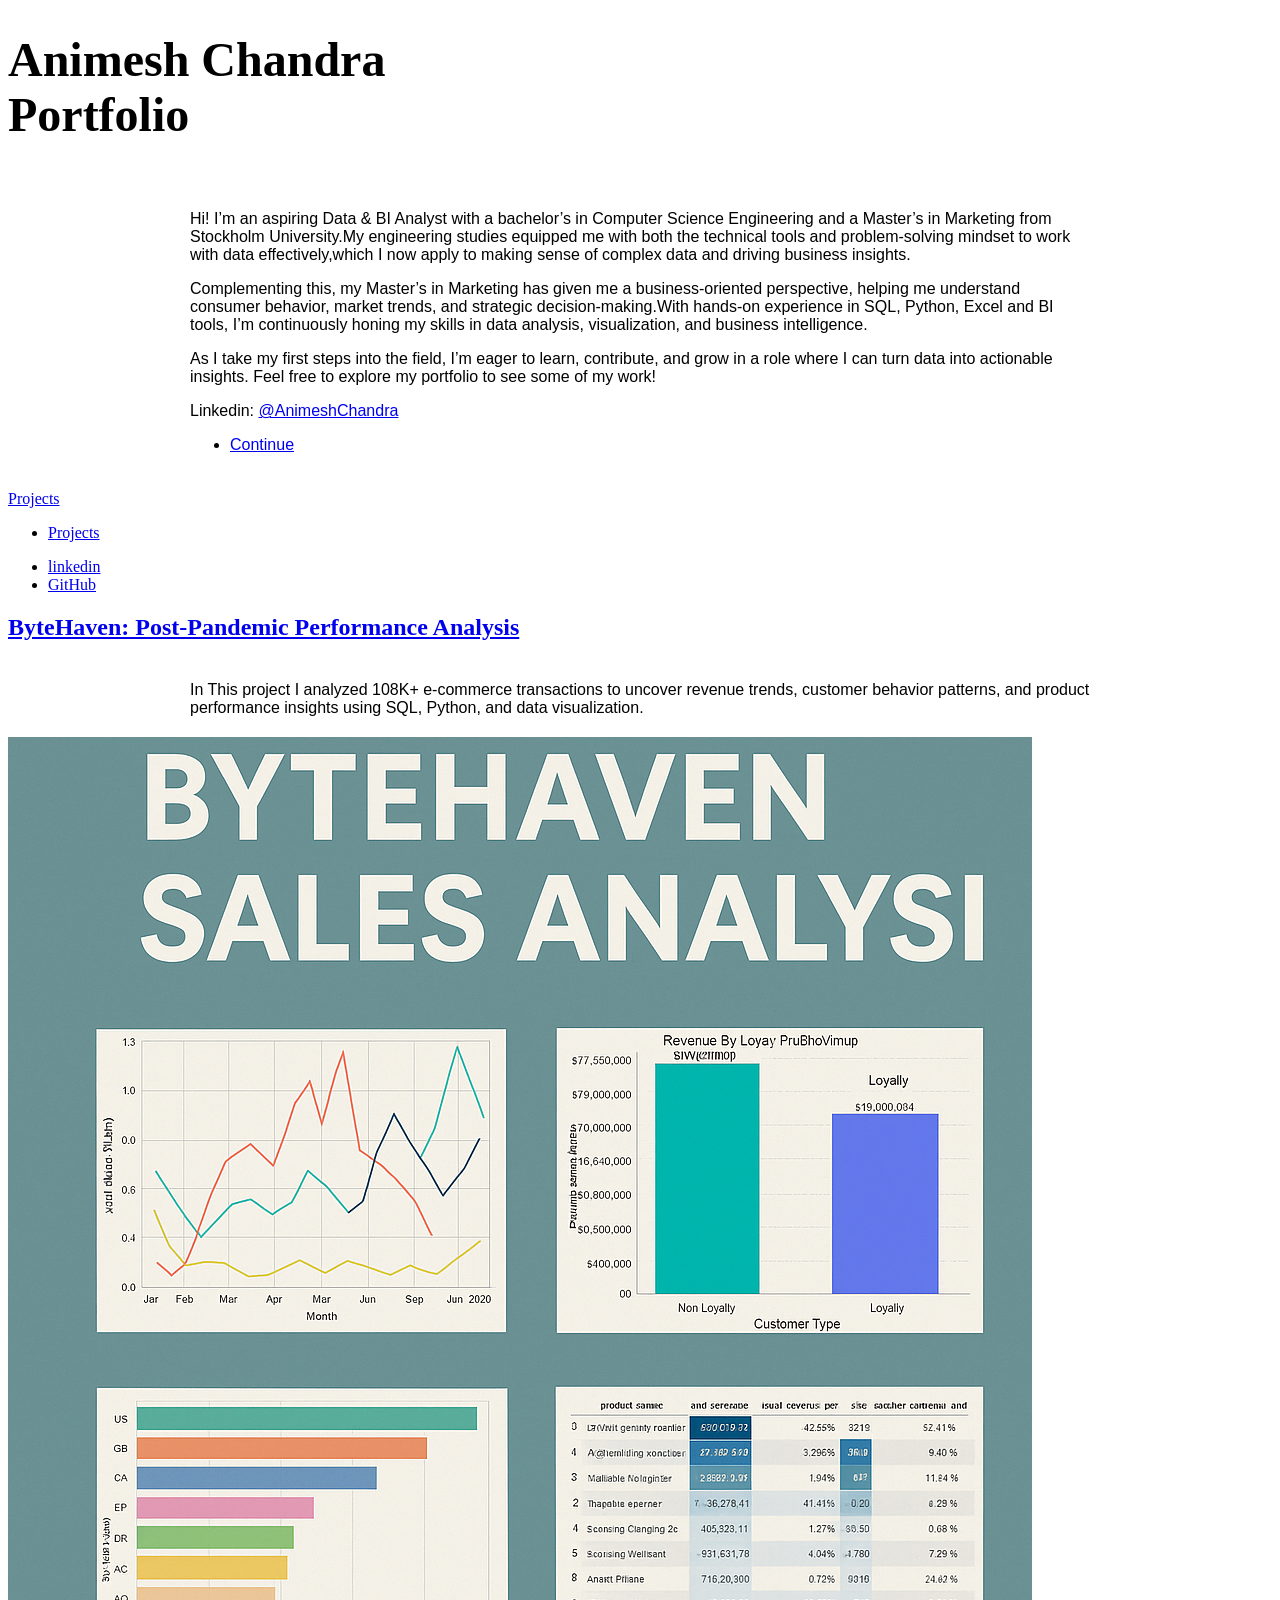
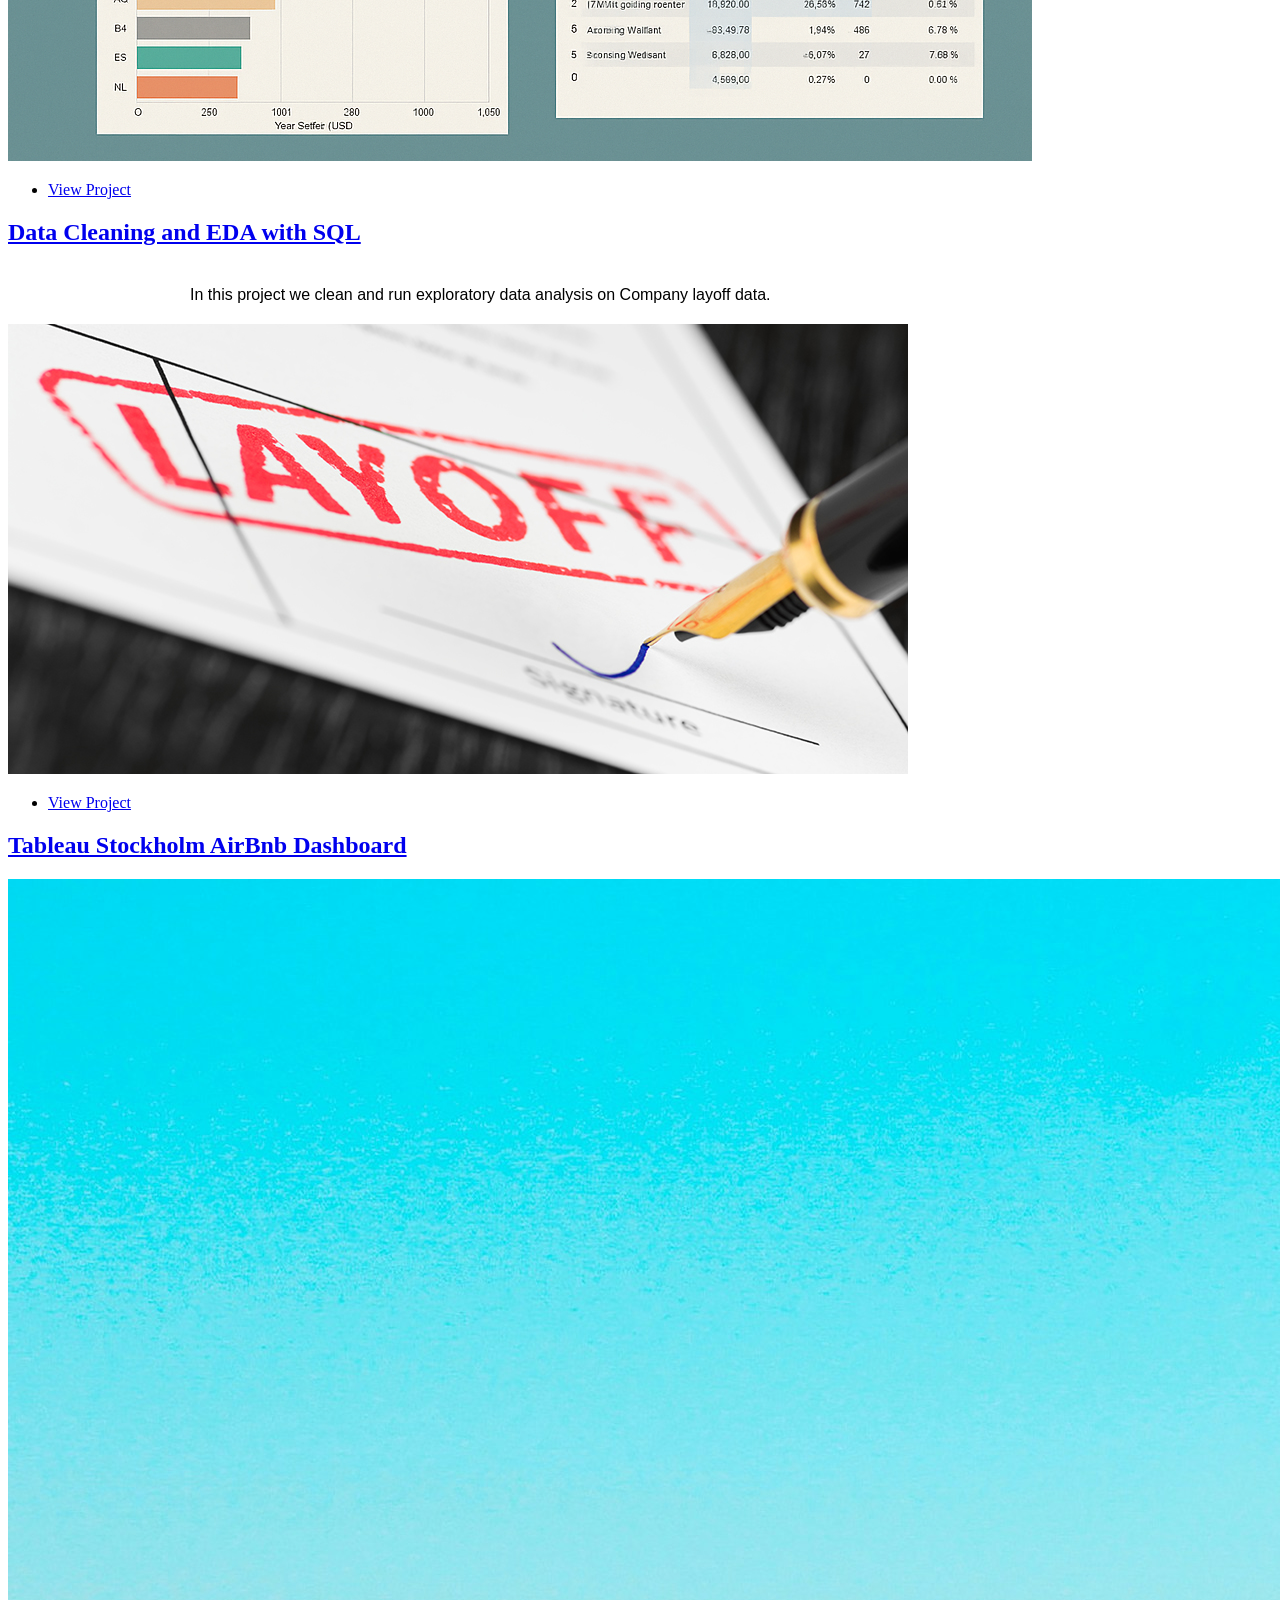
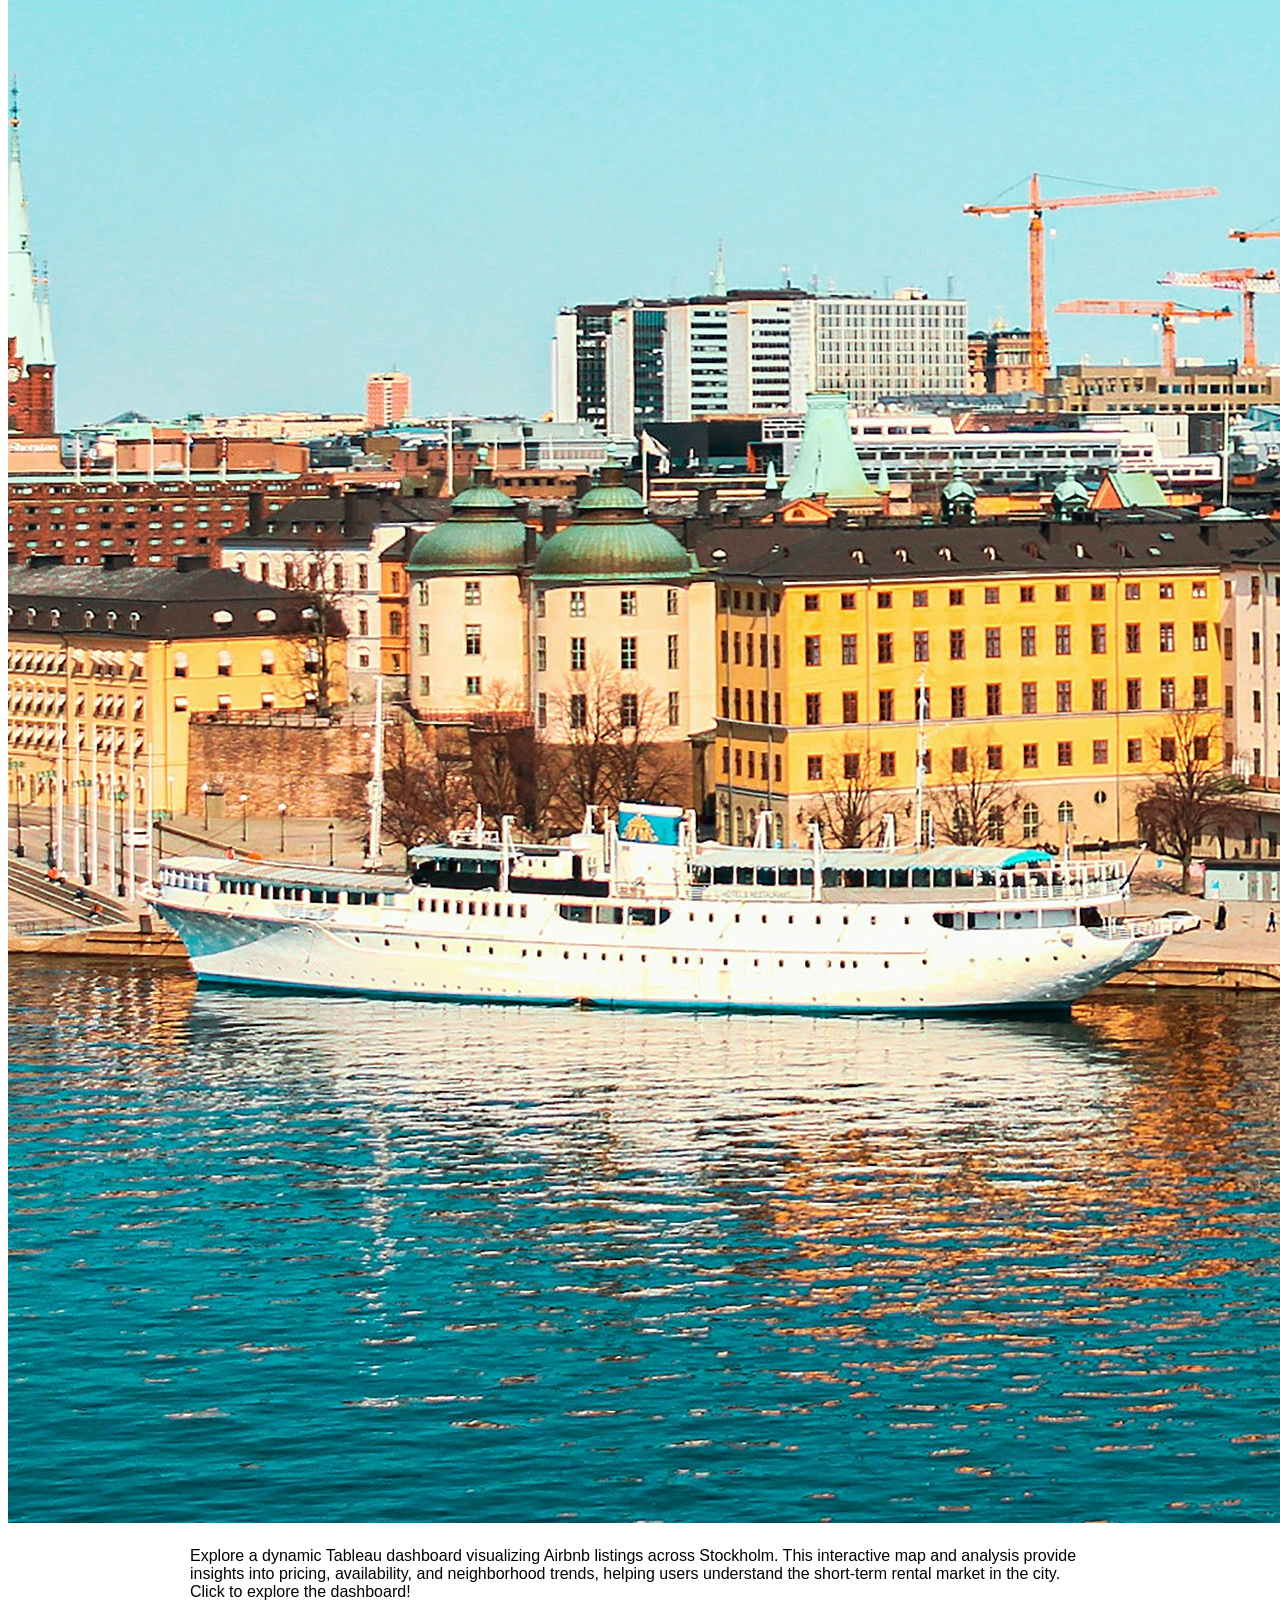
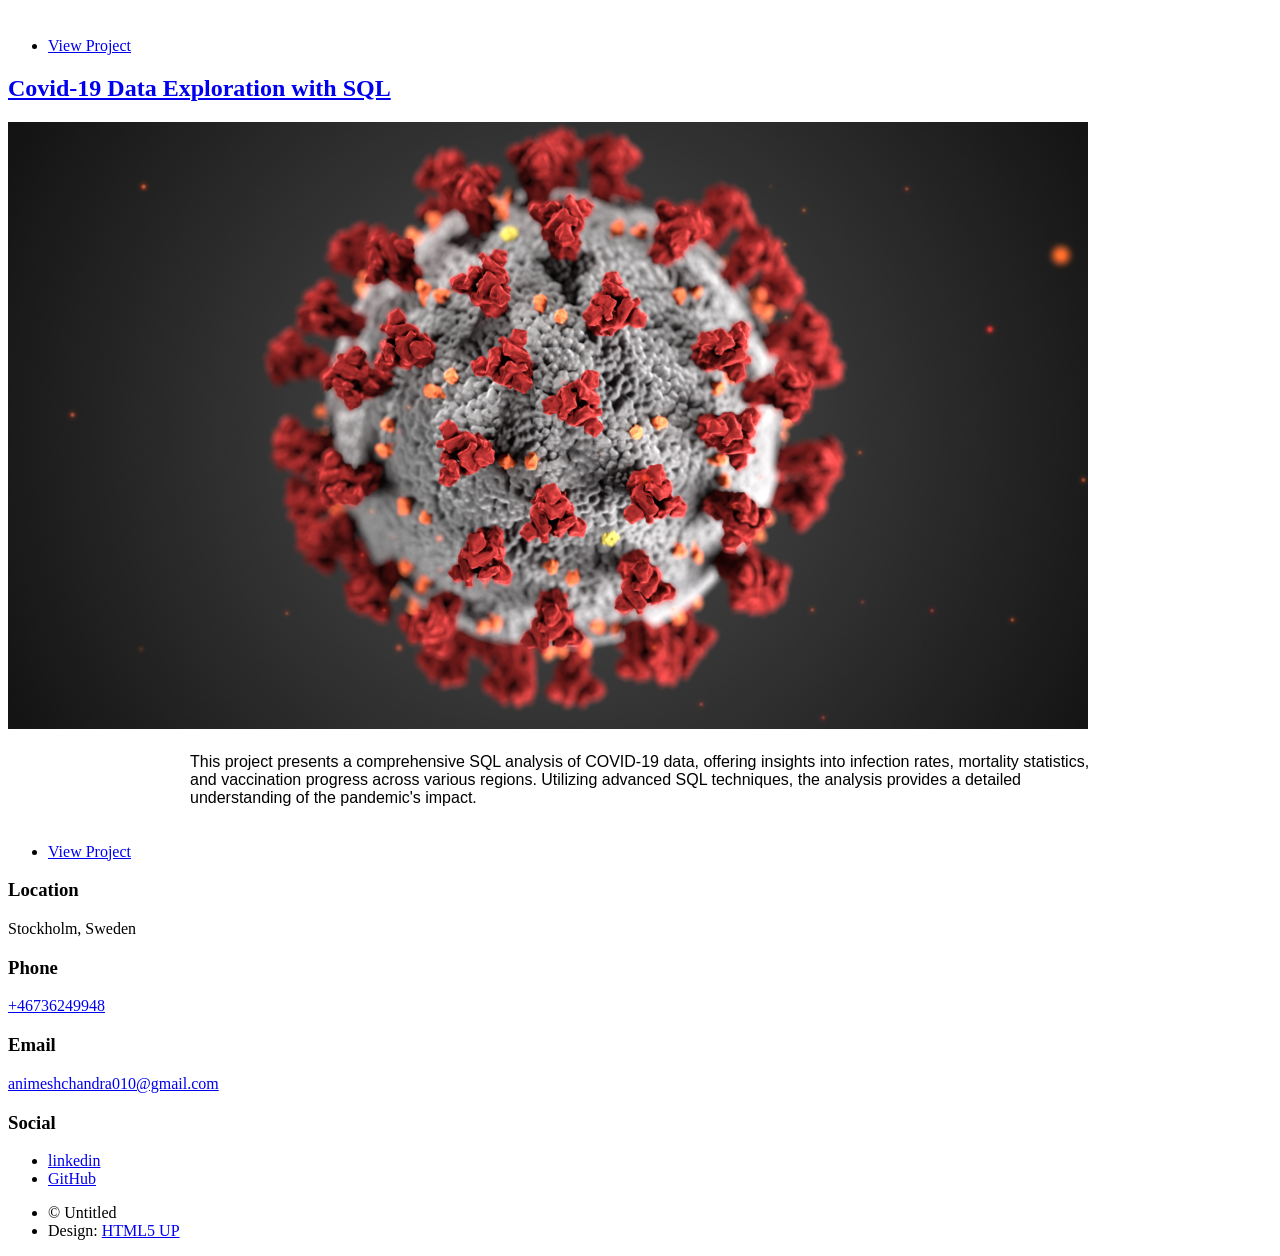
==== commit 8337cd04: "Update portfolio: added ByteHaven project and image" ====
--- a/index.html
+++ b/index.html
@@ -98,12 +98,11 @@
 			<article class="post featured">
 				<header class="major">
 
-					<h2><a href="https://bit.ly/3EWHd5J">Data Cleaning and EDA with SQL<br />
+					<h2><a href="https://github.com/AnimeshChandra-Analyst/ByteHaven-project">ByteHaven: Post-Pandemic Performance Analysis<br />
 						</a></h2>
-					<p class="container">In this project we clean and run exploratory data analysis on Company layoff
-						data.</p>
+					<p class="container">In This project I analyzed 108K+ e-commerce transactions to uncover revenue trends, customer behavior patterns, and product performance insights using SQL, Python, and data visualization.</p>
 				</header>
-				<a href="https://bit.ly/3EWHd5J" class="image main"><img src="images/Layoff.jpg" alt="" /></a>
+				<a href="https://github.com/AnimeshChandra-Analyst/ByteHaven-project" class="image main"><img src="images/ByteHaven.png" alt="" /></a>
 				<ul class="actions special">
 					<li><a href="https://bit.ly/3EWHd5J" class="button large">View Project</a></li>
 				</ul>
@@ -111,6 +110,20 @@
 
 			<!-- Posts -->
 			<section class="posts">
+
+				<article class="post featured">
+					<header class="major">
+	
+						<h2><a href="https://bit.ly/3EWHd5J">Data Cleaning and EDA with SQL<br />
+							</a></h2>
+						<p class="container">In this project we clean and run exploratory data analysis on Company layoff
+							data.</p>
+					</header>
+					<a href="https://bit.ly/3EWHd5J" class="image main"><img src="images/Layoff.jpg" alt="" /></a>
+					<ul class="actions special">
+						<li><a href="https://bit.ly/3EWHd5J" class="button large">View Project</a></li>
+					</ul>
+				</article>
 				<article>
 					<header>
 
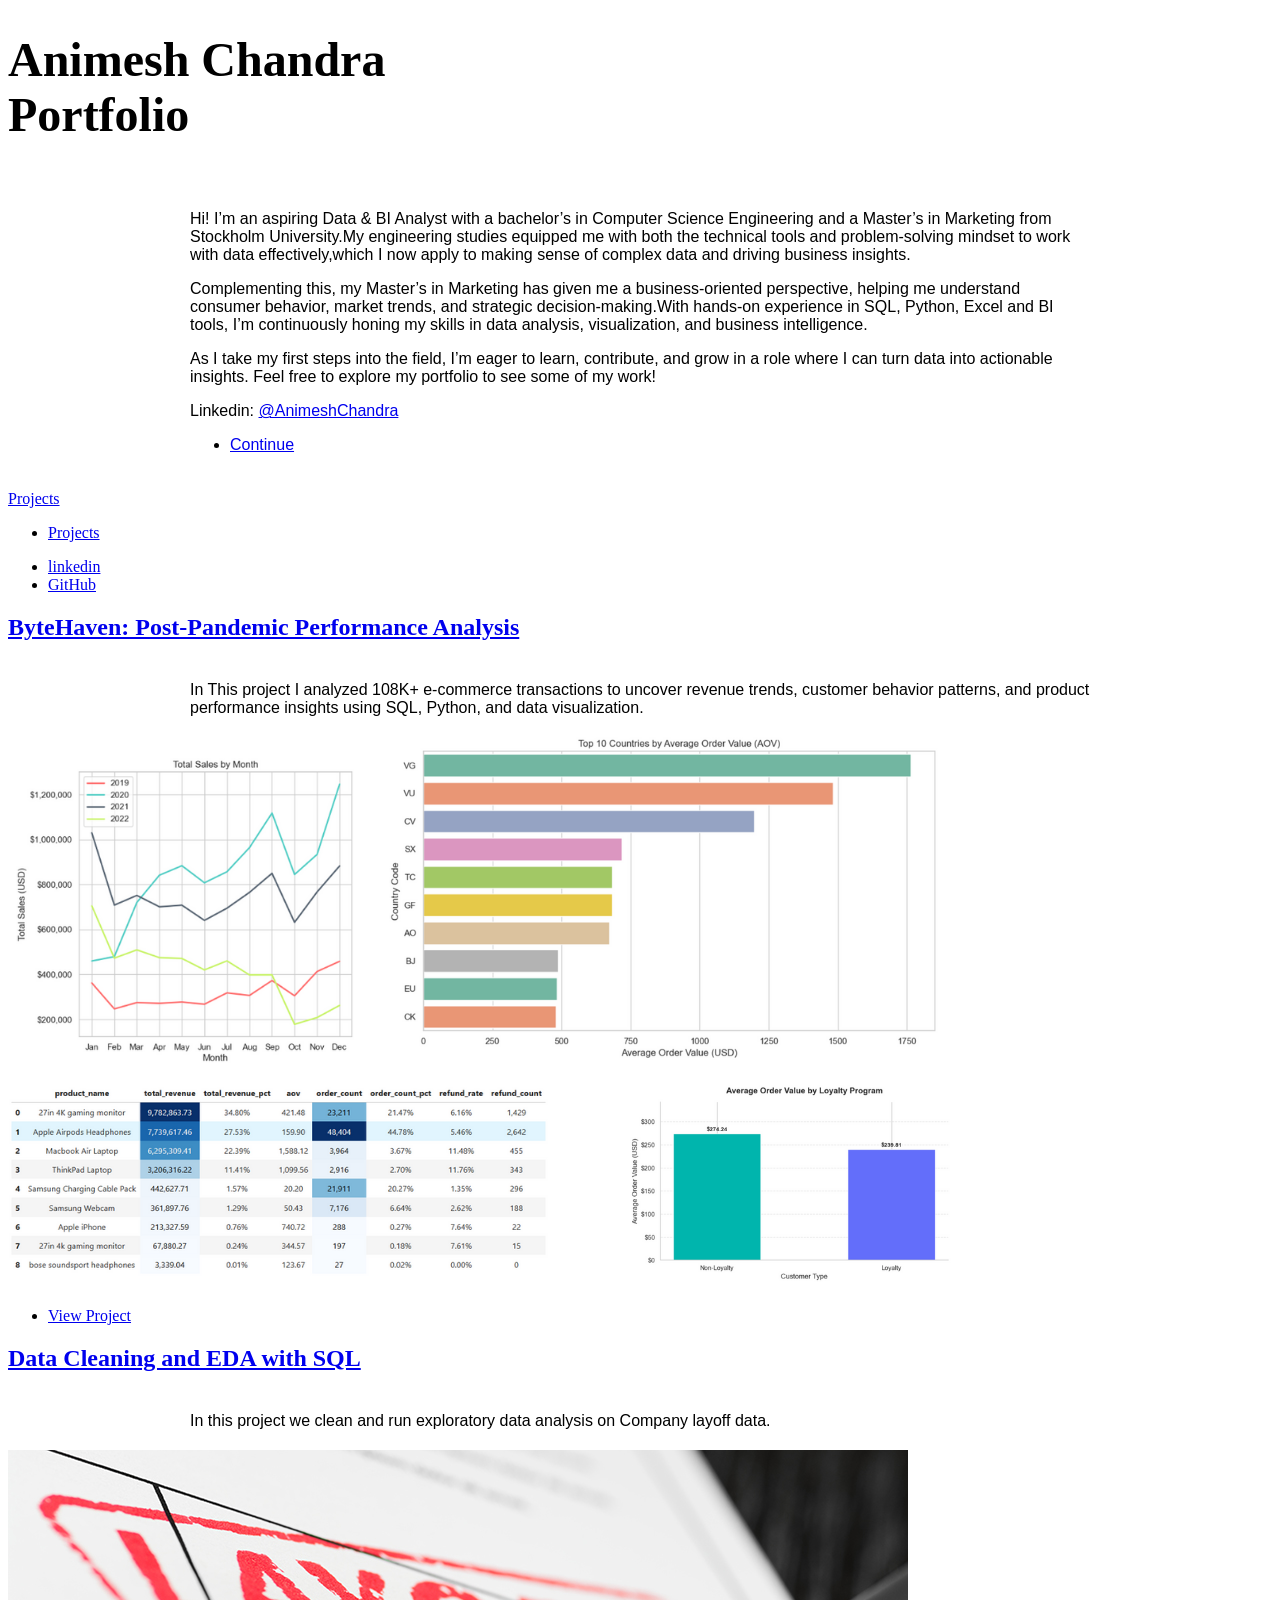
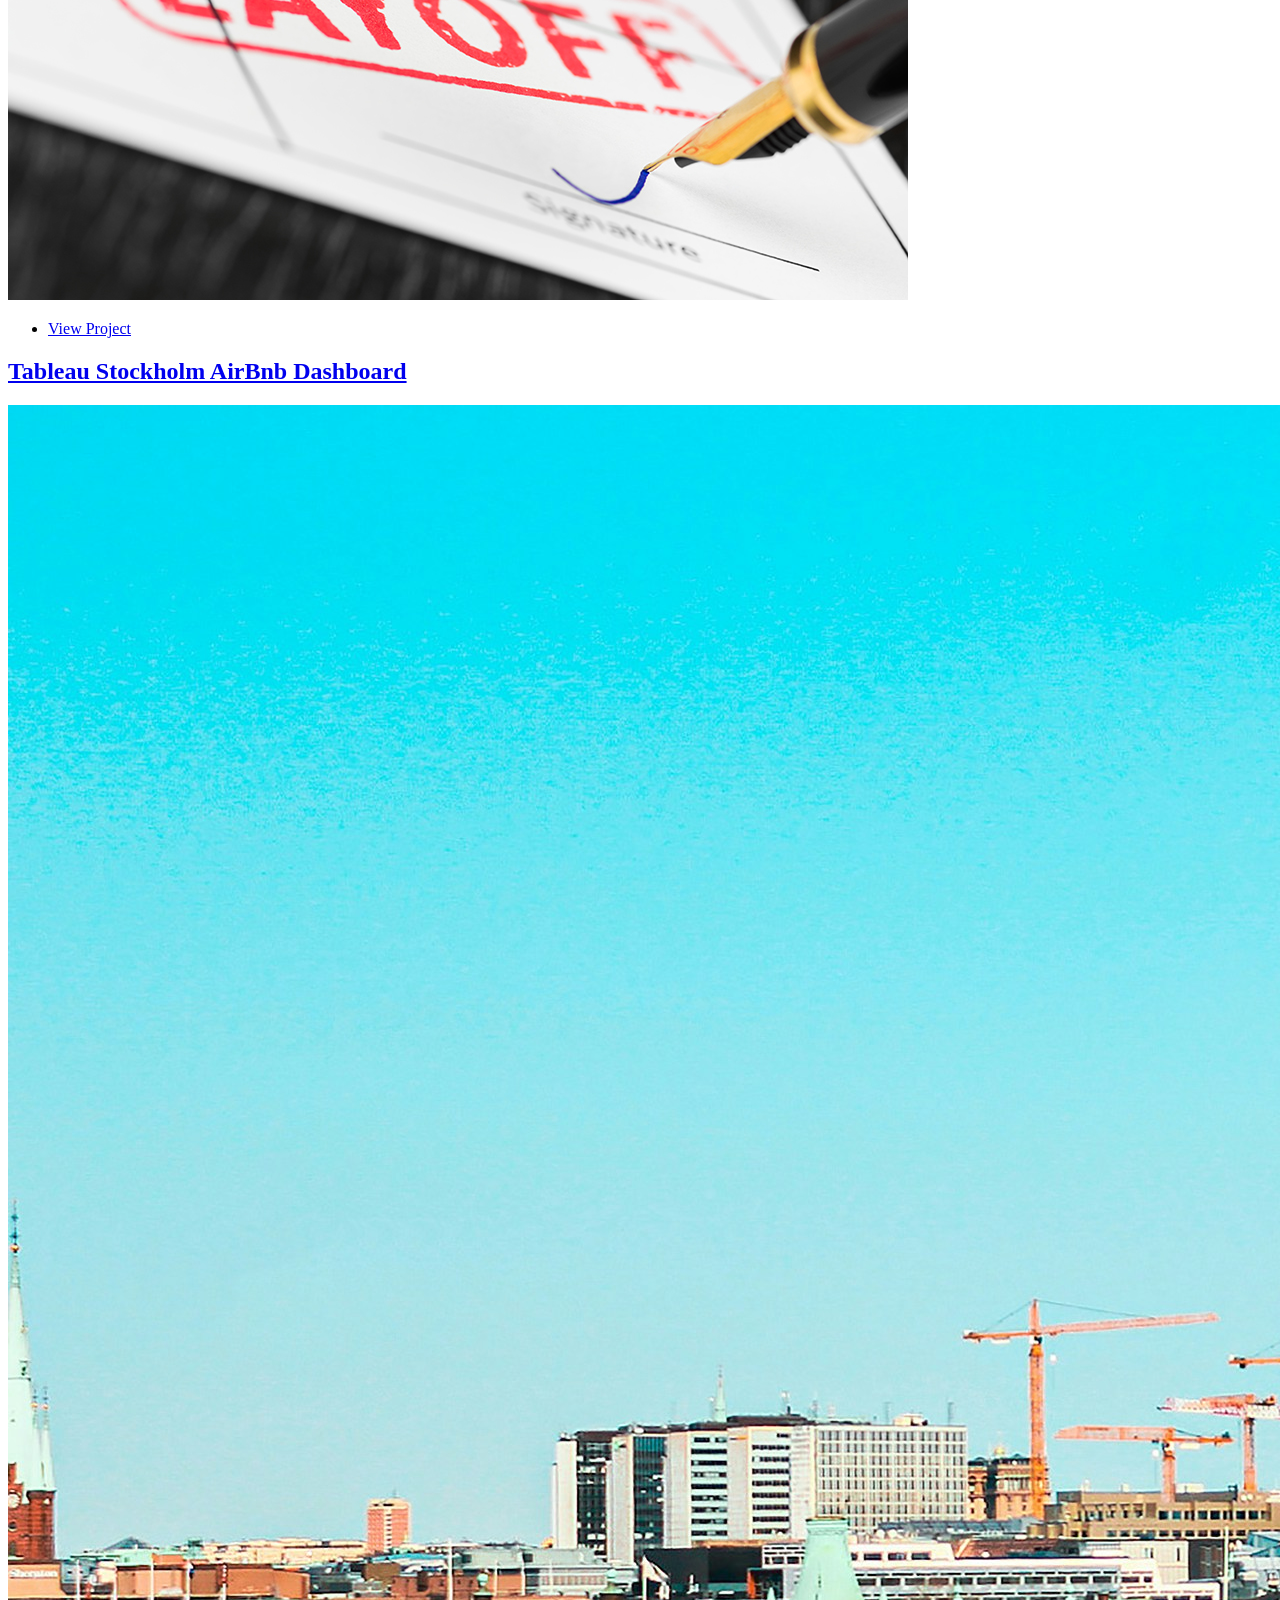
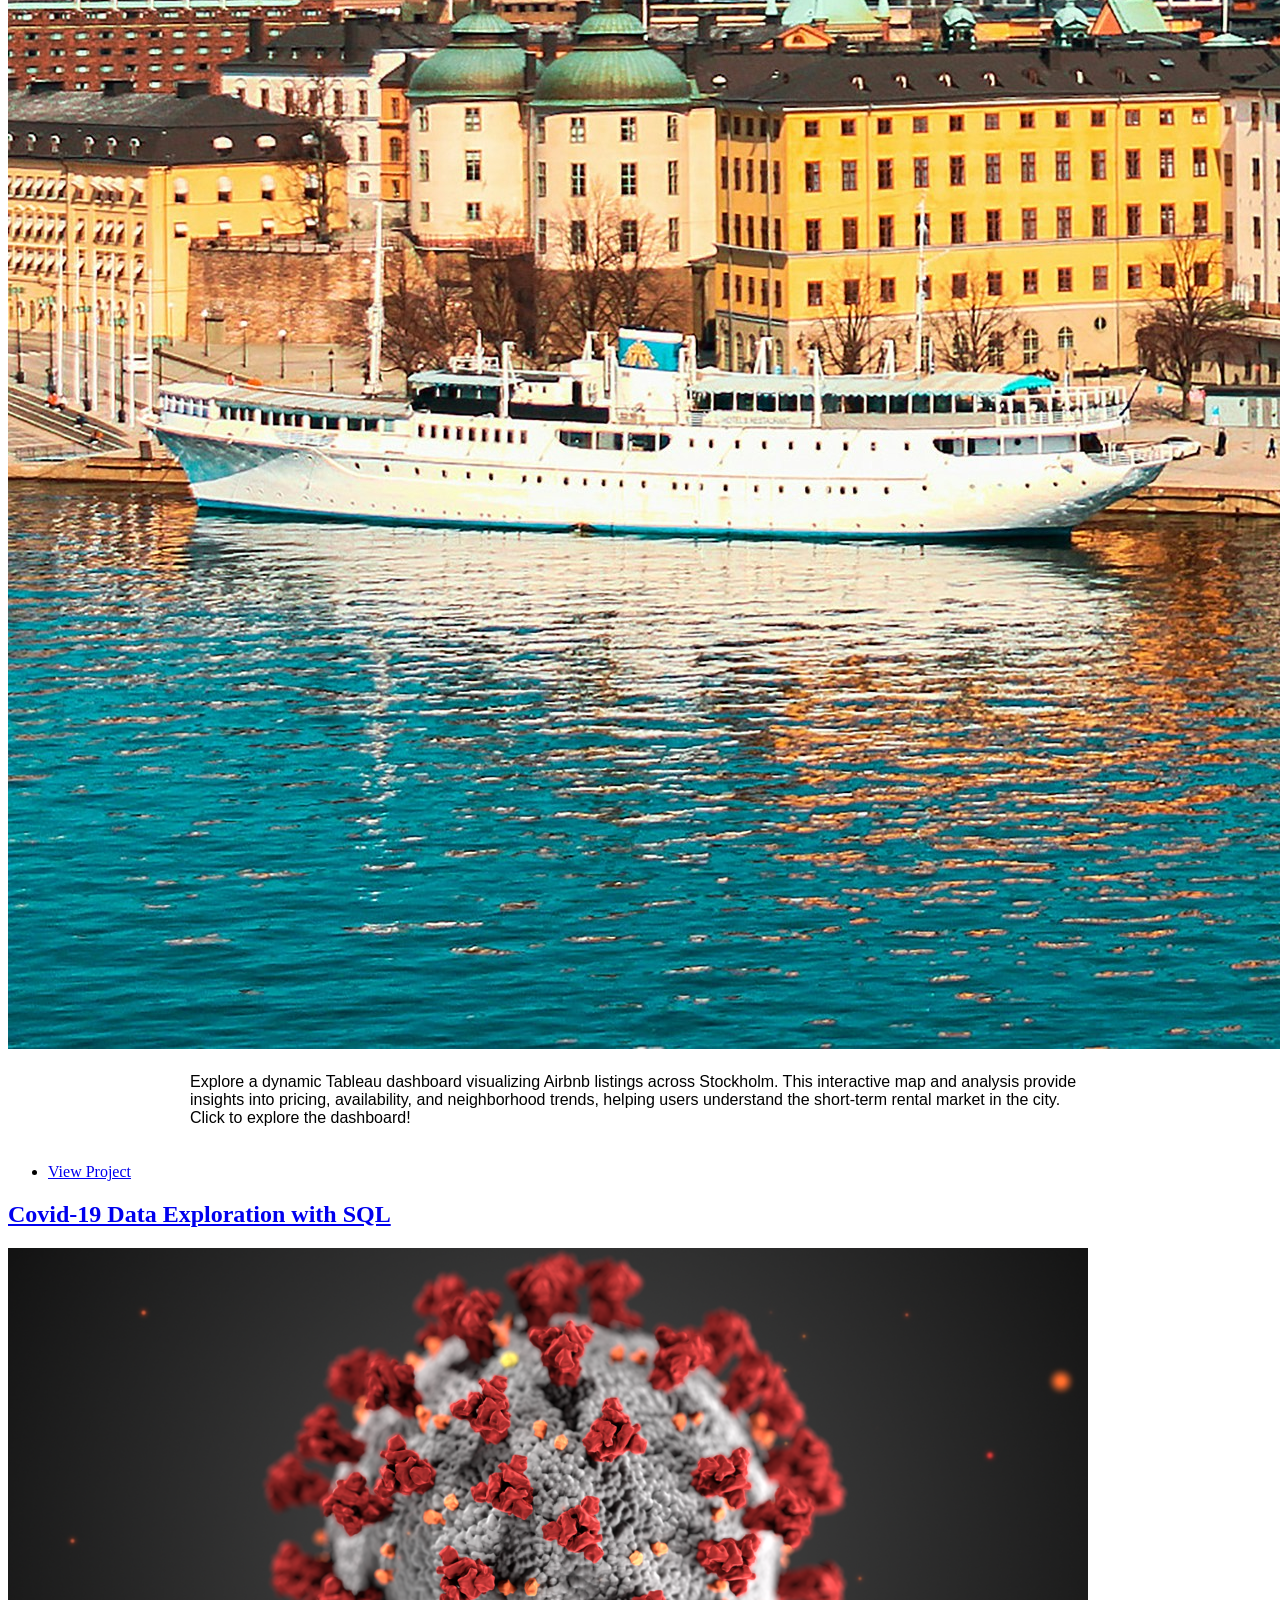
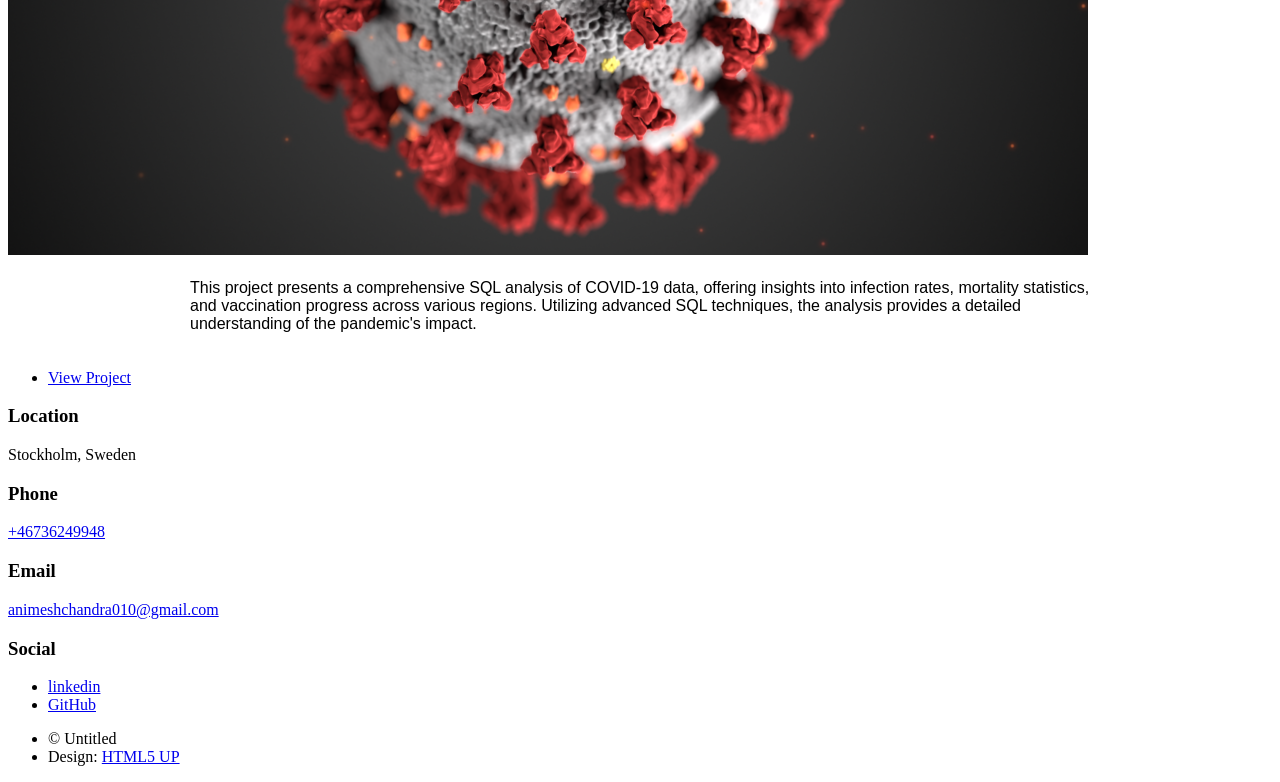
==== commit 33cc1d3d: "Added new thumbnail image" ====
--- a/index.html
+++ b/index.html
@@ -102,7 +102,7 @@
 						</a></h2>
 					<p class="container">In This project I analyzed 108K+ e-commerce transactions to uncover revenue trends, customer behavior patterns, and product performance insights using SQL, Python, and data visualization.</p>
 				</header>
-				<a href="https://github.com/AnimeshChandra-Analyst/ByteHaven-project" class="image main"><img src="images/ByteHaven.png" alt="" /></a>
+				<a href="https://github.com/AnimeshChandra-Analyst/ByteHaven-project" class="image main"><img src="images/bytss.png" alt="" /></a>
 				<ul class="actions special">
 					<li><a href="https://bit.ly/3EWHd5J" class="button large">View Project</a></li>
 				</ul>
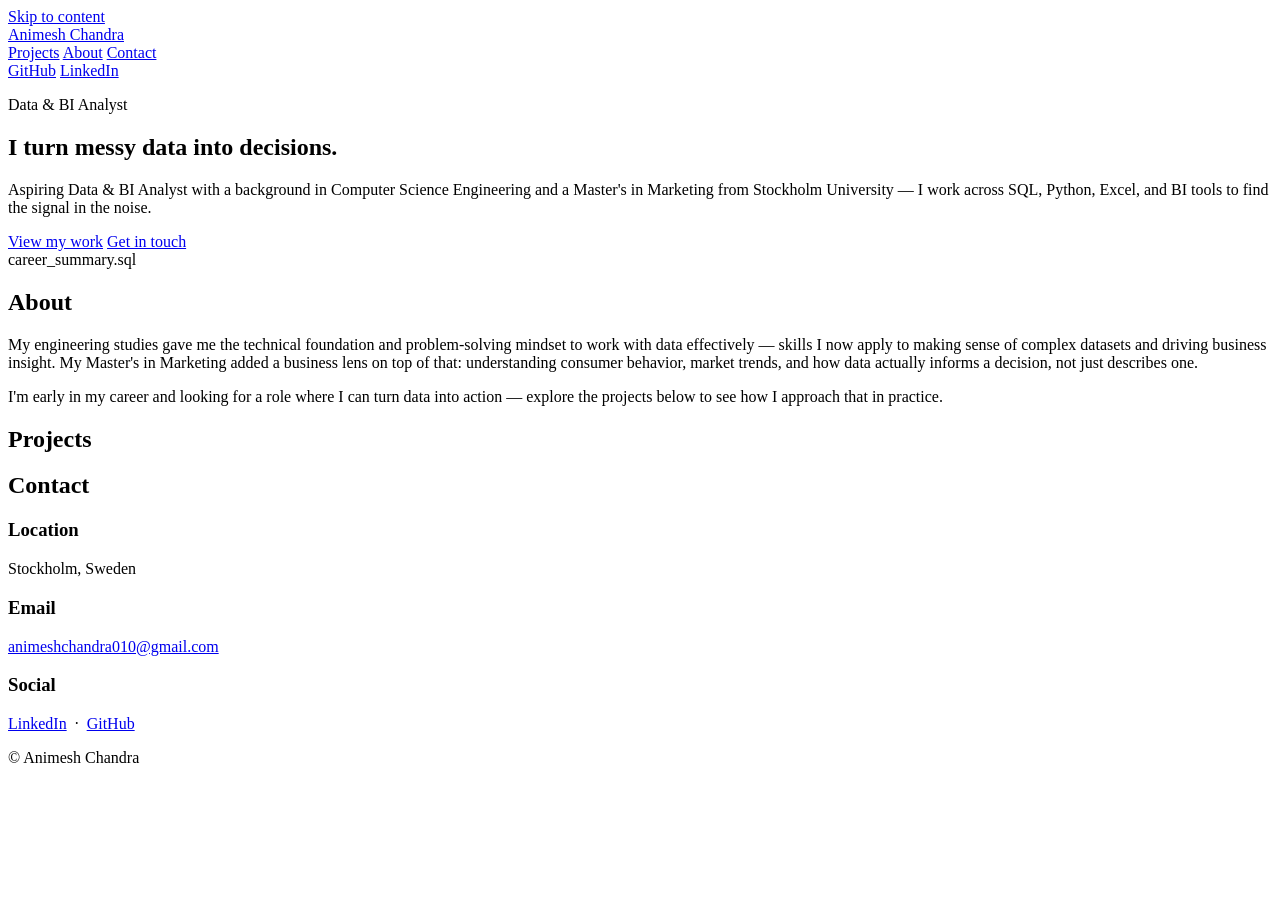
==== commit 74bbc928: "add redesigned homepage" ====
--- a/index.html
+++ b/index.html
@@ -1,212 +1,115 @@
-<!DOCTYPE HTML>
-<!--
-	Massively by HTML5 UP
-	html5up.net | @ajlkn
-	Free for personal and commercial use under the CCA 3.0 license (html5up.net/license)
--->
-<html lang="en">
-
-<head>
-	<title>Animesh Chandra Portfolio</title>
-	<meta charset="utf-8" />
-	<meta name="viewport" content="width=device-width, initial-scale=1, user-scalable=no" />
-	<link rel="stylesheet" href="assets/css/main.css" />
-	<noscript>
-		<link rel="stylesheet" href="assets/css/noscript.css" />
-	</noscript>
-	<style>
-		/* Create a centered container with padding */
-		.container {
-			width: 80%;
-			/* Set the width of the container */
-			max-width: 900px;
-			/* Optional: Set a max-width to limit how wide it can get */
-			margin: 0 auto;
-			/* This centers the container horizontally */
-			padding: 20px;
-			/* Optional: Add padding around the content */
-			text-align: left;
-			/* Justify the text inside */
-			font-family: 'Arial', sans-serif;
-			font-style: normal
-		}
-	</style>
-</head>
-
-<body class="is-preload">
-
-	<!-- Wrapper -->
-	<div id="wrapper" class="fade-in">
-
-		<!-- Intro -->
-		<div id="intro">
-			<h1 style="font-size: 48px;">Animesh Chandra <br />
-				Portfolio
-			</h1>
-			<div class="container" style="font-family: 'Arial', sans-serif; font-style: normal; ">
-				<p>Hi!
-					I’m an aspiring Data & BI Analyst with a bachelor’s in Computer Science Engineering and a Master’s
-					in
-					Marketing from Stockholm University.My engineering studies equipped me with both the technical tools
-					and
-					problem-solving mindset to work
-					with data effectively,which I now apply to making sense of complex data and driving business
-					insights.
-				</p>
-
-				<p>Complementing this, my Master’s in Marketing has given me a business-oriented perspective, helping me
-					understand consumer behavior, market trends, and strategic decision-making.With hands-on experience
-					in
-					SQL, Python, Excel and BI tools, I’m continuously honing my skills in data
-					analysis, visualization, and business intelligence.</p>
-
-				<p>As I take my first steps into the field, I’m eager to learn, contribute, and grow in a role where I
-					can
-					turn data into actionable insights.
-					Feel free to explore my portfolio to see some of my work!</p>
-				Linkedin: <a href="http://bit.ly/3EG9RZ0">@AnimeshChandra</a>
-				<ul class="actions">
-					<li><a href="#header" class="button icon solid solo fa-arrow-down scrolly">Continue</a></li>
-				</ul>
-			</div>
-		</div>
-
-		<!-- Header -->
-		<header id="header">
-			<a href="index.html" class="logo">Projects</a>
-		</header>
-
-		<!-- Nav -->
-		<nav id="nav">
-			<ul class="links">
-				<li class="active"><a href="index.html">Projects</a></li>
-
-			</ul>
-			<ul class="icons">
-				<li><a href="https://www.linkedin.com/in/animesh-chandra-a4197b224/"
-						class="icon brands alt fa-linkedin"><span class="label">linkedin</span></a></li>
-				<li><a href="https://github.com/AnimeshChandra-Analyst" class="icon brands alt fa-github"><span
-							class="label">GitHub</span></a></li>
-
-			</ul>
-		</nav>
-
-		<!-- Main -->
-		<div id="main">
-
-			<!-- Featured Post -->
-			<article class="post featured">
-				<header class="major">
-
-					<h2><a href="https://github.com/AnimeshChandra-Analyst/ByteHaven-project">ByteHaven: Post-Pandemic Performance Analysis<br />
-						</a></h2>
-					<p class="container">In This project I analyzed 108K+ e-commerce transactions to uncover revenue trends, customer behavior patterns, and product performance insights using SQL, Python, and data visualization.</p>
-				</header>
-				<a href="https://github.com/AnimeshChandra-Analyst/ByteHaven-project" class="image main"><img src="images/bytss.png" alt="" /></a>
-				<ul class="actions special">
-					<li><a href="https://bit.ly/3EWHd5J" class="button large">View Project</a></li>
-				</ul>
-			</article>
-
-			<!-- Posts -->
-			<section class="posts">
-
-				<article class="post featured">
-					<header class="major">
-	
-						<h2><a href="https://bit.ly/3EWHd5J">Data Cleaning and EDA with SQL<br />
-							</a></h2>
-						<p class="container">In this project we clean and run exploratory data analysis on Company layoff
-							data.</p>
-					</header>
-					<a href="https://bit.ly/3EWHd5J" class="image main"><img src="images/Layoff.jpg" alt="" /></a>
-					<ul class="actions special">
-						<li><a href="https://bit.ly/3EWHd5J" class="button large">View Project</a></li>
-					</ul>
-				</article>
-				<article>
-					<header>
-
-						<h2><a href="https://bit.ly/3CKVhPm">Tableau Stockholm AirBnb Dashboard<br />
-							</a></h2>
-					</header>
-					<a href="#" class="image fit"><img src="images/Sthlm.jpg" alt="" /></a>
-					<p class="container" text-align: center;>Explore a dynamic Tableau dashboard visualizing Airbnb
-						listings across
-						Stockholm. This
-						interactive map and analysis provide insights into pricing, availability, and neighborhood
-						trends, helping users understand the short-term rental market in the city. Click to explore the
-						dashboard!</p>
-					<ul class="actions special">
-						<li><a href="https://bit.ly/3CKVhPm" class="button">View Project</a></li>
-					</ul>
-				</article>
-				<article>
-					<header>
-
-						<h2><a href="https://bit.ly/4hYpJV0">Covid-19 Data Exploration with SQL<br />
-							</a></h2>
-					</header>
-					<a href="https://bit.ly/4hYpJV0" class="image fit"><img src="images/covid.png" alt="" /></a>
-					<p class="container">This project presents a comprehensive SQL analysis of COVID-19 data, offering
-						insights into
-						infection rates, mortality statistics, and vaccination progress across various regions.
-						Utilizing advanced SQL techniques, the analysis provides a detailed understanding of the
-						pandemic's impact.</p>
-					<ul class="actions special">
-						<li><a href="https://bit.ly/4hYpJV0" class="button">View Project</a></li>
-					</ul>
-				</article>
-
-			</section>
-
-
-
-
-			<section class="split contact">
-				<section class="alt">
-					<h3>Location</h3>
-					<p>Stockholm, Sweden</p>
-				</section>
-				<section>
-					<h3>Phone</h3>
-					<p><a href="#">+46736249948</a></p>
-				</section>
-				<section>
-					<h3>Email</h3>
-					<p><a href="#">animeshchandra010@gmail.com</a></p>
-				</section>
-				<section>
-					<h3>Social</h3>
-					<ul class="icons alt">
-						<li><a href="https://www.linkedin.com/in/animesh-chandra-a4197b224/"
-								class="icon brands alt fa-linkedin"><span class="label">linkedin</span></a></li>
-						<li><a href="https://github.com/AnimeshChandra-Analyst" class="icon brands alt fa-github"><span
-									class="label">GitHub</span></a></li>
-					</ul>
-				</section>
-			</section>
-			</footer>
-
-			<!-- Copyright -->
-			<div id="copyright">
-				<ul>
-					<li>&copy; Untitled</li>
-					<li>Design: <a href="https://html5up.net">HTML5 UP</a></li>
-				</ul>
-			</div>
-
-		</div>
-
-		<!-- Scripts -->
-		<script src="assets/js/jquery.min.js"></script>
-		<script src="assets/js/jquery.scrollex.min.js"></script>
-		<script src="assets/js/jquery.scrolly.min.js"></script>
-		<script src="assets/js/browser.min.js"></script>
-		<script src="assets/js/breakpoints.min.js"></script>
-		<script src="assets/js/util.js"></script>
-		<script src="assets/js/main.js"></script>
-
-</body>
-
-</html>+<!DOCTYPE html>
+<html lang="en">
+<head>
+  <meta charset="UTF-8" />
+  <meta name="viewport" content="width=device-width, initial-scale=1" />
+  <title>Animesh Chandra — Data & BI Analyst</title>
+  <meta name="description" content="Portfolio of Animesh Chandra, an aspiring Data & BI Analyst working with SQL, Python, Tableau, and Power BI." />
+
+  <link rel="preconnect" href="https://fonts.googleapis.com">
+  <link rel="preconnect" href="https://fonts.gstatic.com" crossorigin>
+  <link href="https://fonts.googleapis.com/css2?family=Space+Grotesk:wght@500;600;700&family=Inter:wght@400;500;600&family=IBM+Plex+Mono:wght@400;500&display=swap" rel="stylesheet">
+
+  <link rel="stylesheet" href="css/style.css" />
+</head>
+<body>
+
+  <a class="skip-link" href="#main">Skip to content</a>
+
+  <header class="site-header">
+    <a href="#top" class="brand">Animesh Chandra</a>
+    <nav class="site-nav" aria-label="Primary">
+      <a href="#projects">Projects</a>
+      <a href="#about">About</a>
+      <a href="#contact">Contact</a>
+    </nav>
+    <div class="header-icons">
+      <a href="https://github.com/AnimeshChandra-Analyst" target="_blank" rel="noopener" aria-label="GitHub profile">GitHub</a>
+      <a href="https://www.linkedin.com/in/animesh-chandra-a4197b224/" target="_blank" rel="noopener" aria-label="LinkedIn profile">LinkedIn</a>
+    </div>
+  </header>
+
+  <main id="main">
+
+    <section id="top" class="hero">
+      <div class="hero-text">
+        <p class="eyebrow">Data &amp; BI Analyst</p>
+        <h1>I turn messy data into decisions.</h1>
+        <p class="hero-lede">
+          Aspiring Data &amp; BI Analyst with a background in Computer Science Engineering
+          and a Master's in Marketing from Stockholm University — I work across SQL, Python,
+          Excel, and BI tools to find the signal in the noise.
+        </p>
+        <div class="hero-actions">
+          <a href="#projects" class="btn btn-primary">View my work</a>
+          <a href="#contact" class="btn btn-ghost">Get in touch</a>
+        </div>
+      </div>
+
+      <div class="kpi-panel" id="kpi-panel" aria-label="Career highlights">
+        <div class="kpi-panel-header">
+          <span class="kpi-dot"></span>
+          <span>career_summary.sql</span>
+        </div>
+        <div class="kpi-grid" id="kpi-grid">
+          <!-- populated by app.js from data.js -->
+        </div>
+      </div>
+    </section>
+
+    <section id="about" class="about">
+      <h2>About</h2>
+      <div class="about-body">
+        <p>
+          My engineering studies gave me the technical foundation and problem-solving mindset
+          to work with data effectively — skills I now apply to making sense of complex datasets
+          and driving business insight. My Master's in Marketing added a business lens on top of
+          that: understanding consumer behavior, market trends, and how data actually informs a
+          decision, not just describes one.
+        </p>
+        <p>
+          I'm early in my career and looking for a role where I can turn data into action —
+          explore the projects below to see how I approach that in practice.
+        </p>
+      </div>
+    </section>
+
+    <section id="projects" class="projects">
+      <h2>Projects</h2>
+      <div class="project-grid" id="project-grid">
+        <!-- populated by app.js from data.js -->
+      </div>
+    </section>
+
+    <section id="contact" class="contact">
+      <h2>Contact</h2>
+      <div class="contact-grid">
+        <div class="contact-item">
+          <h3>Location</h3>
+          <p>Stockholm, Sweden</p>
+        </div>
+        <div class="contact-item">
+          <h3>Email</h3>
+          <p><a href="mailto:animeshchandra010@gmail.com">animeshchandra010@gmail.com</a></p>
+        </div>
+        <div class="contact-item">
+          <h3>Social</h3>
+          <p>
+            <a href="https://www.linkedin.com/in/animesh-chandra-a4197b224/" target="_blank" rel="noopener">LinkedIn</a>
+            &nbsp;·&nbsp;
+            <a href="https://github.com/AnimeshChandra-Analyst" target="_blank" rel="noopener">GitHub</a>
+          </p>
+        </div>
+      </div>
+    </section>
+
+  </main>
+
+  <footer class="site-footer">
+    <p>&copy; <span id="year"></span> Animesh Chandra</p>
+  </footer>
+
+  <script src="js/data.js"></script>
+  <script src="js/app.js"></script>
+</body>
+</html>
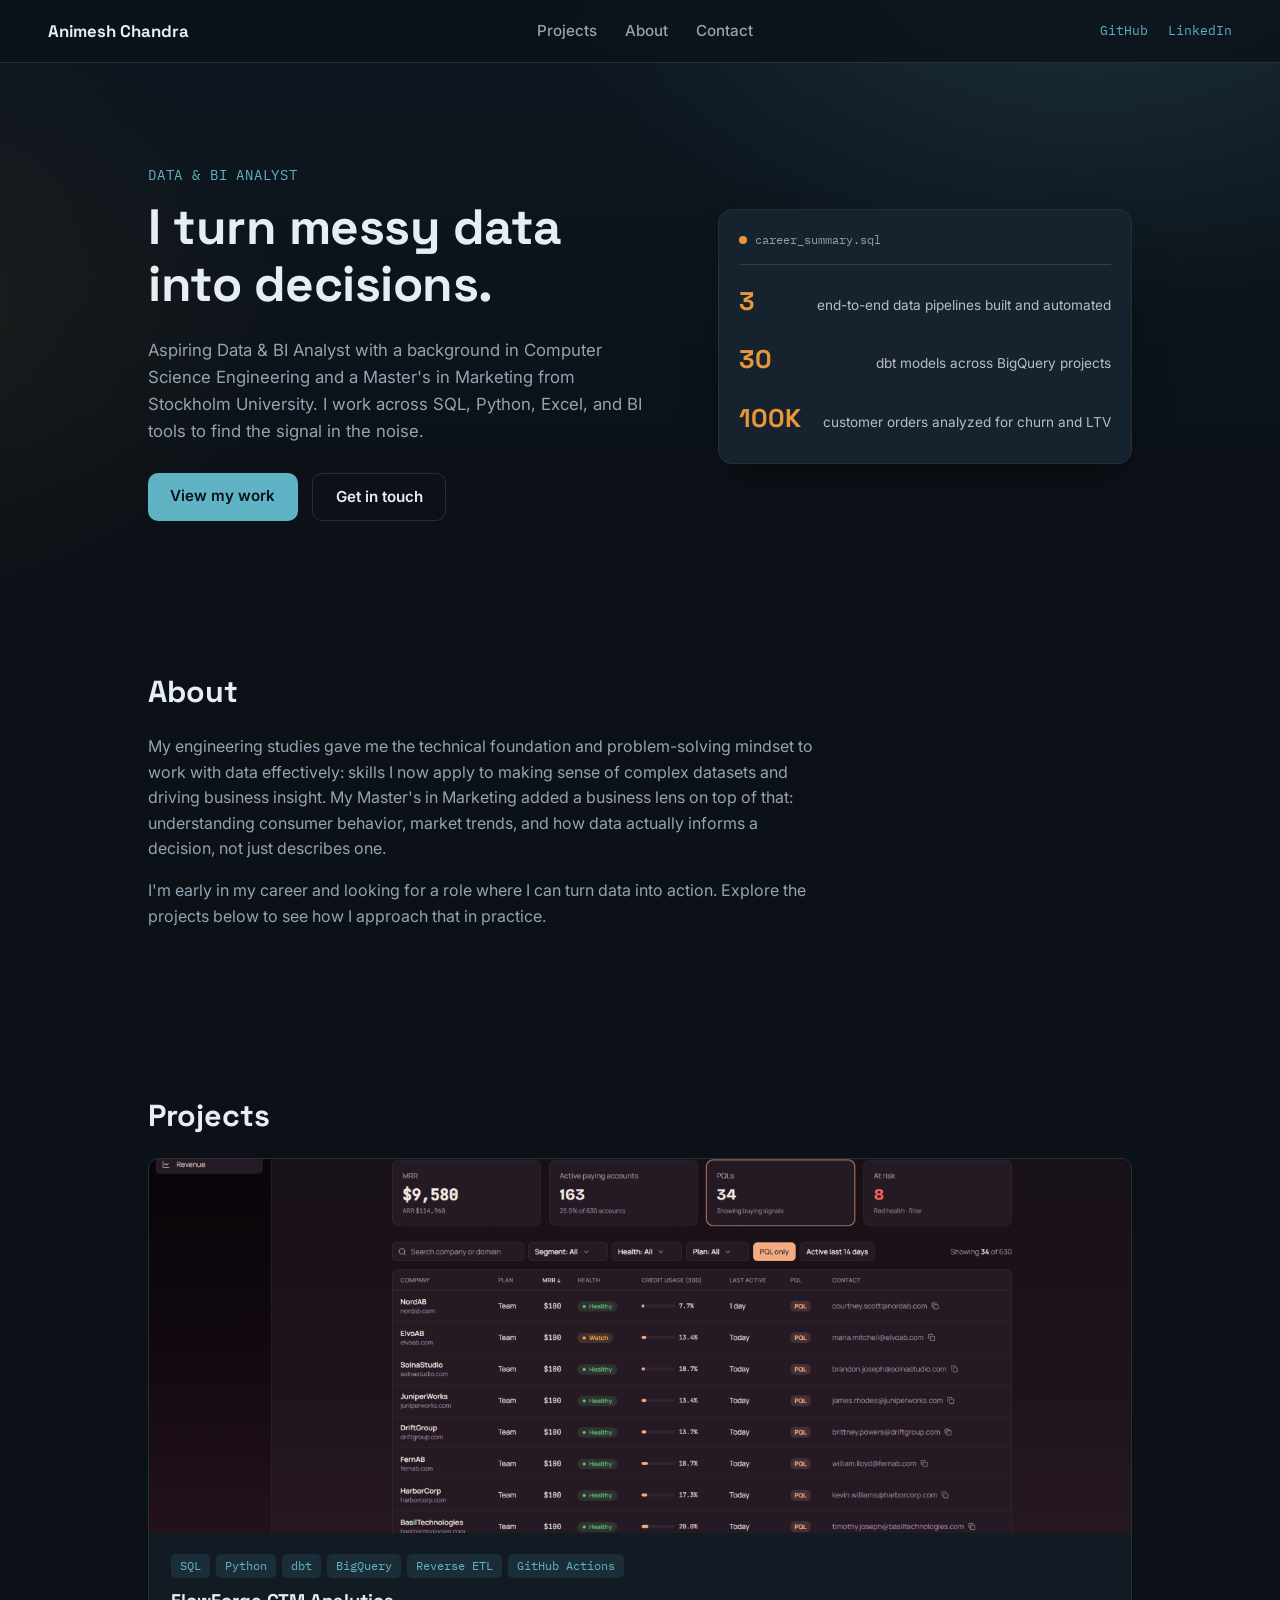
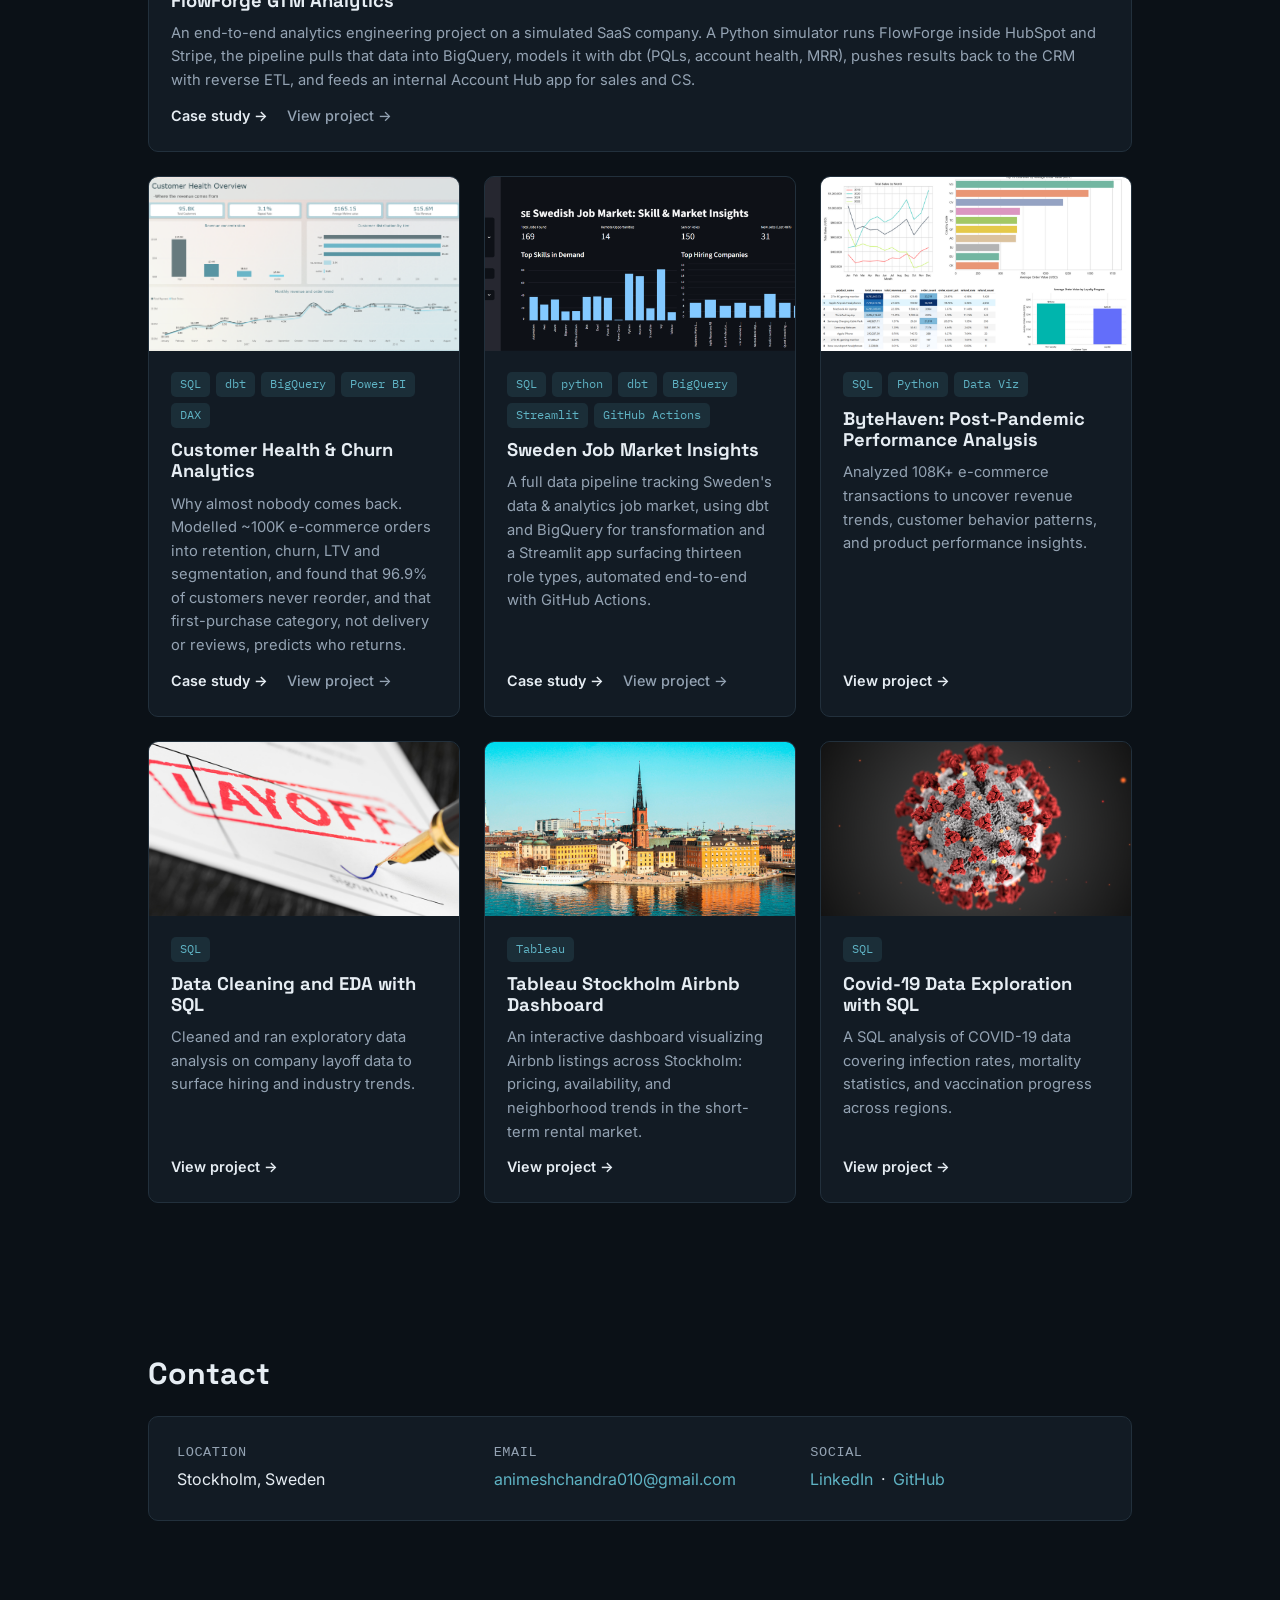
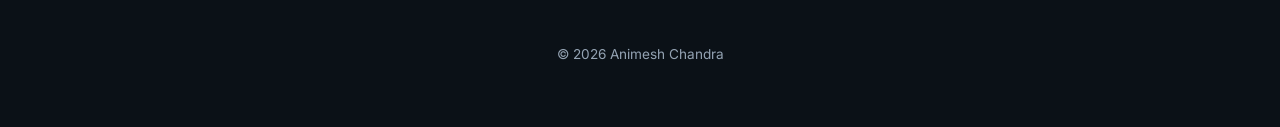
==== commit 830a0185: "Remove em dashes from the page title and visible copy. Rewrite the hero, About section, and Airbnb p" ====
--- a/index.html
+++ b/index.html
@@ -3,7 +3,7 @@
 <head>
   <meta charset="UTF-8" />
   <meta name="viewport" content="width=device-width, initial-scale=1" />
-  <title>Animesh Chandra — Data & BI Analyst</title>
+  <title>Animesh Chandra | Data & BI Analyst</title>
   <meta name="description" content="Portfolio of Animesh Chandra, an aspiring Data & BI Analyst working with SQL, Python, Tableau, and Power BI." />
 
   <link rel="preconnect" href="https://fonts.googleapis.com">
@@ -37,7 +37,7 @@
         <h1>I turn messy data into decisions.</h1>
         <p class="hero-lede">
           Aspiring Data &amp; BI Analyst with a background in Computer Science Engineering
-          and a Master's in Marketing from Stockholm University — I work across SQL, Python,
+          and a Master's in Marketing from Stockholm University. I work across SQL, Python,
           Excel, and BI tools to find the signal in the noise.
         </p>
         <div class="hero-actions">
@@ -62,14 +62,14 @@
       <div class="about-body">
         <p>
           My engineering studies gave me the technical foundation and problem-solving mindset
-          to work with data effectively — skills I now apply to making sense of complex datasets
+          to work with data effectively: skills I now apply to making sense of complex datasets
           and driving business insight. My Master's in Marketing added a business lens on top of
           that: understanding consumer behavior, market trends, and how data actually informs a
           decision, not just describes one.
         </p>
         <p>
-          I'm early in my career and looking for a role where I can turn data into action —
-          explore the projects below to see how I approach that in practice.
+          I'm early in my career and looking for a role where I can turn data into action.
+          Explore the projects below to see how I approach that in practice.
         </p>
       </div>
     </section>
--- a/css/style.css
+++ b/css/style.css
@@ -0,0 +1,661 @@
+/* ============================================
+   DESIGN TOKENS
+   ============================================ */
+:root {
+  --bg: #0B1117;
+  --surface: #121B24;
+  --panel: #16222D;
+  --ink: #E6EDF3;
+  --ink-soft: #94A3B3;
+  --line: #22303C;
+  --accent: #5FB3C4;
+  --accent-soft: rgba(95, 179, 196, 0.12);
+  --warm: #E8963C;
+  --warm-soft: rgba(232, 150, 60, 0.14);
+
+  --font-display: 'Space Grotesk', sans-serif;
+  --font-body: 'Inter', sans-serif;
+  --font-mono: 'IBM Plex Mono', monospace;
+
+  --max-width: 1080px;
+  --radius: 10px;
+}
+
+* { box-sizing: border-box; }
+
+html { scroll-behavior: smooth; }
+
+@media (prefers-reduced-motion: reduce) {
+  html { scroll-behavior: auto; }
+  *, *::before, *::after {
+    animation-duration: 0.01ms !important;
+    animation-iteration-count: 1 !important;
+    transition-duration: 0.01ms !important;
+  }
+}
+
+body {
+  margin: 0;
+  background:
+    radial-gradient(900px 600px at 85% -5%, rgba(95, 179, 196, 0.16), transparent 60%),
+    radial-gradient(700px 500px at -10% 35%, rgba(232, 150, 60, 0.08), transparent 60%),
+    linear-gradient(180deg, #0E1720 0%, var(--bg) 55%);
+  background-attachment: fixed;
+  background-color: var(--bg);
+  color: var(--ink);
+  font-family: var(--font-body);
+  line-height: 1.6;
+  -webkit-font-smoothing: antialiased;
+}
+
+h1, h2, h3 {
+  font-family: var(--font-display);
+  color: var(--ink);
+  margin: 0 0 0.5em;
+  line-height: 1.15;
+}
+
+a {
+  color: var(--accent);
+  text-decoration: none;
+}
+a:hover { text-decoration: underline; }
+
+.skip-link {
+  position: absolute;
+  left: -999px;
+  top: auto;
+}
+.skip-link:focus {
+  left: 1rem;
+  top: 1rem;
+  background: var(--surface);
+  padding: 0.5rem 1rem;
+  border-radius: 6px;
+  z-index: 100;
+}
+
+:focus-visible {
+  outline: 2px solid var(--accent);
+  outline-offset: 3px;
+}
+
+/* ============================================
+   HEADER
+   ============================================ */
+.site-header {
+  position: sticky;
+  top: 0;
+  z-index: 10;
+  display: flex;
+  align-items: center;
+  justify-content: space-between;
+  gap: 1rem;
+  padding: 1.1rem clamp(1.25rem, 4vw, 3rem);
+  background: rgba(11, 17, 23, 0.75);
+  backdrop-filter: blur(8px);
+  border-bottom: 1px solid var(--line);
+}
+
+.brand {
+  font-family: var(--font-display);
+  font-weight: 700;
+  font-size: 1.05rem;
+  color: var(--ink);
+}
+.brand:hover { text-decoration: none; }
+
+.site-nav {
+  display: flex;
+  gap: 1.75rem;
+}
+.site-nav a {
+  color: var(--ink-soft);
+  font-weight: 500;
+  font-size: 0.95rem;
+}
+.site-nav a:hover { color: var(--accent); text-decoration: none; }
+
+.header-icons {
+  display: flex;
+  gap: 1.25rem;
+  font-family: var(--font-mono);
+  font-size: 0.8rem;
+}
+
+@media (max-width: 640px) {
+  .site-nav { display: none; }
+}
+
+/* ============================================
+   LAYOUT
+   ============================================ */
+main {
+  max-width: var(--max-width);
+  margin: 0 auto;
+  padding: 0 clamp(1.25rem, 4vw, 3rem);
+}
+
+section {
+  padding: clamp(2.5rem, 6vw, 5rem) 0;
+}
+
+section h2 {
+  font-size: clamp(1.5rem, 3vw, 1.9rem);
+  margin-bottom: 1.5rem;
+}
+
+/* ============================================
+   HERO
+   ============================================ */
+.hero {
+  display: grid;
+  grid-template-columns: 1.1fr 0.9fr;
+  gap: clamp(2rem, 5vw, 4rem);
+  align-items: center;
+  padding-top: clamp(3rem, 8vw, 5.5rem);
+}
+
+@media (max-width: 860px) {
+  .hero { grid-template-columns: 1fr; }
+}
+
+.eyebrow {
+  font-family: var(--font-mono);
+  font-size: 0.85rem;
+  color: var(--accent);
+  text-transform: uppercase;
+  letter-spacing: 0.06em;
+  margin-bottom: 0.75rem;
+}
+
+.hero h1 {
+  font-size: clamp(2.1rem, 5vw, 3.1rem);
+  letter-spacing: -0.01em;
+}
+
+.hero-lede {
+  color: var(--ink-soft);
+  font-size: 1.05rem;
+  max-width: 46ch;
+  margin: 1.1rem 0 1.75rem;
+}
+
+.hero-actions {
+  display: flex;
+  gap: 0.9rem;
+  flex-wrap: wrap;
+}
+
+.btn {
+  display: inline-block;
+  padding: 0.7rem 1.4rem;
+  border-radius: var(--radius);
+  font-weight: 600;
+  font-size: 0.95rem;
+}
+.btn:hover { text-decoration: none; }
+
+.btn-primary {
+  background: var(--accent);
+  color: #0B1117;
+}
+.btn-primary:hover { background: var(--warm); }
+
+.btn-ghost {
+  border: 1px solid var(--line);
+  color: var(--ink);
+  background: transparent;
+}
+.btn-ghost:hover { border-color: var(--accent); color: var(--accent); background: transparent; }
+
+/* KPI panel — signature element */
+.kpi-panel {
+  background: var(--panel);
+  border: 1px solid var(--line);
+  border-radius: 14px;
+  padding: 1.25rem 1.25rem 1.5rem;
+  box-shadow: 0 20px 40px -20px rgba(0, 0, 0, 0.6);
+}
+
+.kpi-panel-header {
+  display: flex;
+  align-items: center;
+  gap: 0.5rem;
+  font-family: var(--font-mono);
+  font-size: 0.78rem;
+  color: rgba(255,255,255,0.55);
+  padding-bottom: 0.9rem;
+  margin-bottom: 1rem;
+  border-bottom: 1px solid rgba(255,255,255,0.12);
+}
+
+.kpi-dot {
+  width: 8px;
+  height: 8px;
+  border-radius: 50%;
+  background: var(--warm);
+  display: inline-block;
+}
+
+.kpi-grid {
+  display: flex;
+  flex-direction: column;
+  gap: 1.1rem;
+}
+
+.kpi-item {
+  display: flex;
+  align-items: baseline;
+  justify-content: space-between;
+  gap: 1rem;
+}
+
+.kpi-value {
+  font-family: var(--font-display);
+  font-weight: 700;
+  font-size: 1.6rem;
+  color: var(--warm);
+  white-space: nowrap;
+}
+
+.kpi-label {
+  font-size: 0.85rem;
+  color: rgba(255,255,255,0.7);
+  text-align: right;
+}
+
+/* ============================================
+   ABOUT
+   ============================================ */
+.about-body p {
+  color: var(--ink-soft);
+  max-width: 68ch;
+  margin: 0 0 1rem;
+}
+
+/* ============================================
+   PROJECTS
+   ============================================ */
+.project-grid {
+  display: grid;
+  grid-template-columns: repeat(auto-fill, minmax(300px, 1fr));
+  gap: 1.5rem;
+}
+
+.project-card {
+  background: var(--surface);
+  border: 1px solid var(--line);
+  border-radius: var(--radius);
+  overflow: hidden;
+  display: flex;
+  flex-direction: column;
+  opacity: 0;
+  transform: translateY(14px);
+  transition: opacity 0.5s ease, transform 0.5s ease;
+}
+
+.project-card.is-visible {
+  opacity: 1;
+  transform: translateY(0);
+}
+
+.project-card.featured {
+  grid-column: 1 / -1;
+}
+
+.project-card.featured .project-media {
+  aspect-ratio: 21 / 8;
+}
+
+@media (max-width: 700px) {
+  .project-card.featured .project-media { aspect-ratio: 16 / 9; }
+}
+
+.project-media {
+  aspect-ratio: 16 / 9;
+  overflow: hidden;
+  background: var(--accent-soft);
+}
+
+.project-media img {
+  width: 100%;
+  height: 100%;
+  object-fit: cover;
+  display: block;
+  transition: transform 0.4s ease;
+}
+
+.project-card:hover .project-media img {
+  transform: scale(1.03);
+}
+
+.project-body {
+  padding: 1.3rem 1.4rem 1.5rem;
+  display: flex;
+  flex-direction: column;
+  gap: 0.7rem;
+  flex: 1;
+}
+
+.project-tags {
+  display: flex;
+  flex-wrap: wrap;
+  gap: 0.4rem;
+}
+
+.tag {
+  font-family: var(--font-mono);
+  font-size: 0.72rem;
+  color: var(--accent);
+  background: var(--accent-soft);
+  padding: 0.2rem 0.55rem;
+  border-radius: 5px;
+}
+
+.project-body h3 {
+  font-size: 1.15rem;
+  margin: 0;
+}
+
+.project-body p {
+  color: var(--ink-soft);
+  font-size: 0.92rem;
+  margin: 0;
+  flex: 1;
+}
+
+.project-actions {
+  display: flex;
+  flex-wrap: wrap;
+  gap: 0.35rem 1.15rem;
+  margin-top: auto;
+}
+
+.project-link {
+  font-weight: 600;
+  font-size: 0.9rem;
+  color: var(--ink);
+}
+.project-link::after {
+  content: " →";
+}
+.project-link:hover { color: var(--accent); }
+
+.project-link.is-secondary {
+  color: var(--ink-soft);
+  font-weight: 500;
+}
+
+/* ============================================
+   CONTACT
+   ============================================ */
+.contact-grid {
+  display: grid;
+  grid-template-columns: repeat(auto-fit, minmax(180px, 1fr));
+  gap: 1.5rem;
+  background: var(--surface);
+  border: 1px solid var(--line);
+  border-radius: var(--radius);
+  padding: 1.75rem;
+}
+
+.contact-item h3 {
+  font-size: 0.85rem;
+  text-transform: uppercase;
+  letter-spacing: 0.04em;
+  color: var(--ink-soft);
+  font-family: var(--font-mono);
+  font-weight: 500;
+  margin-bottom: 0.4rem;
+}
+
+.contact-item p { margin: 0; }
+
+/* ============================================
+   FOOTER
+   ============================================ */
+.site-footer {
+  text-align: center;
+  padding: 2rem 1rem 3rem;
+  color: var(--ink-soft);
+  font-size: 0.85rem;
+}
+
+/* ============================================
+   CASE STUDY
+   ============================================ */
+.case-study {
+  padding-top: clamp(1.5rem, 4vw, 2.5rem);
+  padding-bottom: 1rem;
+}
+
+.case-study h1 {
+  font-size: clamp(2rem, 4.5vw, 2.8rem);
+  letter-spacing: -0.01em;
+  max-width: 18ch;
+}
+
+.case-lede {
+  color: var(--ink-soft);
+  font-size: 1.05rem;
+  max-width: 62ch;
+  margin: 0.4rem 0 1.1rem;
+}
+
+.back-link {
+  display: inline-block;
+  font-family: var(--font-mono);
+  font-size: 0.78rem;
+  margin-bottom: 1.1rem;
+}
+.back-link::before { content: "← "; }
+
+.case-links { margin-top: 1.15rem; }
+
+.stat-row {
+  display: grid;
+  grid-template-columns: repeat(auto-fit, minmax(140px, 1fr));
+  gap: 0.75rem;
+  margin-top: 1.5rem;
+}
+
+.stat {
+  background: var(--panel);
+  border: 1px solid var(--line);
+  border-radius: var(--radius);
+  padding: 0.85rem 0.95rem 0.95rem;
+}
+
+.stat b {
+  display: block;
+  font-family: var(--font-display);
+  font-weight: 700;
+  font-size: 1.35rem;
+  color: var(--warm);
+  line-height: 1.15;
+}
+
+.stat span {
+  display: block;
+  margin-top: 0.3rem;
+  color: var(--ink-soft);
+  font-size: 0.8rem;
+}
+
+.case-toc {
+  display: flex;
+  flex-wrap: wrap;
+  gap: 0.45rem 1rem;
+  margin: 1.35rem 0 0.25rem;
+  font-family: var(--font-mono);
+  font-size: 0.75rem;
+}
+
+.case-study .case-block {
+  padding: 0;
+  margin: 2.4rem 0 0;
+}
+
+.case-block p,
+.case-block li {
+  color: var(--ink-soft);
+  max-width: 68ch;
+}
+
+.case-block ul {
+  margin: 0.4rem 0 1rem;
+  padding-left: 1.15rem;
+}
+
+.case-block li { margin: 0.4rem 0; }
+
+.case-block li::marker { color: var(--accent); }
+
+.note {
+  border-left: 3px solid var(--warm);
+  padding: 0.15rem 0 0.15rem 0.9rem;
+  color: var(--ink-soft);
+  font-size: 0.92rem;
+  max-width: 68ch;
+}
+
+.inline-links {
+  display: flex;
+  flex-wrap: wrap;
+  gap: 0.5rem 1rem;
+  font-family: var(--font-mono);
+  font-size: 0.8rem;
+}
+
+.diagram-panel {
+  background: var(--surface);
+  border: 1px solid var(--line);
+  border-radius: 14px;
+  padding: 1rem 1rem 0.85rem;
+  margin: 1rem 0 1.2rem;
+}
+
+.diagram-panel figcaption,
+.case-figure figcaption,
+.chart-note,
+.case-footer-note {
+  color: var(--ink-soft);
+  font-size: 0.82rem;
+  line-height: 1.5;
+}
+
+.diagram-panel figcaption { margin: 0.75rem 0.15rem 0.15rem; }
+
+.pipeline-svg { height: auto; display: block; }
+.pipeline-svg.is-horizontal { width: 100%; }
+.pipeline-svg.is-vertical { width: min(100%, 440px); margin: 0 auto; }
+
+.table-wrap {
+  overflow-x: auto;
+  margin: 1rem 0 1.15rem;
+  border: 1px solid var(--line);
+  border-radius: var(--radius);
+  max-width: 100%;
+}
+
+.case-table {
+  width: max-content;
+  min-width: 100%;
+  border-collapse: collapse;
+  font-size: 0.9rem;
+}
+
+.case-table th,
+.case-table td {
+  text-align: left;
+  padding: 0.55rem 0.8rem;
+  border-bottom: 1px solid var(--line);
+  vertical-align: top;
+}
+
+.case-table th {
+  font-family: var(--font-mono);
+  font-size: 0.72rem;
+  font-weight: 500;
+  color: var(--ink-soft);
+  background: var(--panel);
+  white-space: nowrap;
+}
+
+.case-table caption {
+  caption-side: bottom;
+  text-align: left;
+  color: var(--ink-soft);
+  font-size: 0.78rem;
+  padding: 0.55rem 0.8rem 0.7rem;
+}
+
+.bar-chart { margin: 1rem 0 1.2rem; max-width: 40rem; }
+
+.bar-chart h3 {
+  font-size: 1rem;
+  margin-bottom: 0.8rem;
+}
+
+.bar-row {
+  display: grid;
+  grid-template-columns: minmax(7.5rem, 11rem) 1fr auto;
+  gap: 0.55rem 0.7rem;
+  align-items: center;
+  margin-bottom: 0.55rem;
+}
+
+.bar-label { font-size: 0.85rem; }
+
+.bar-track {
+  background: var(--panel);
+  border-radius: 999px;
+  height: 10px;
+  overflow: hidden;
+  border: 1px solid var(--line);
+}
+
+.bar-fill {
+  display: block;
+  height: 100%;
+  background: linear-gradient(90deg, var(--accent), #8fd0dc);
+  border-radius: 999px;
+  min-width: 2px;
+}
+
+.bar-value {
+  font-family: var(--font-mono);
+  font-size: 0.78rem;
+  color: var(--warm);
+}
+
+.case-figure { margin: 1.1rem 0 1.3rem; }
+
+.case-figure img {
+  width: 100%;
+  height: auto;
+  display: block;
+  border-radius: var(--radius);
+  border: 1px solid var(--line);
+  background: var(--panel);
+}
+
+.case-figure figcaption { margin-top: 0.5rem; max-width: 68ch; }
+
+.case-footer-note {
+  margin: 2.5rem 0 0;
+  padding-top: 1rem;
+  border-top: 1px solid var(--line);
+  max-width: 68ch;
+}
+
+.missing-list { color: var(--ink-soft); }
+
+@media (max-width: 560px) {
+  .bar-row {
+    grid-template-columns: 1fr auto;
+  }
+  .bar-track { grid-column: 1 / -1; }
+  .case-table { min-width: 22rem; }
+}
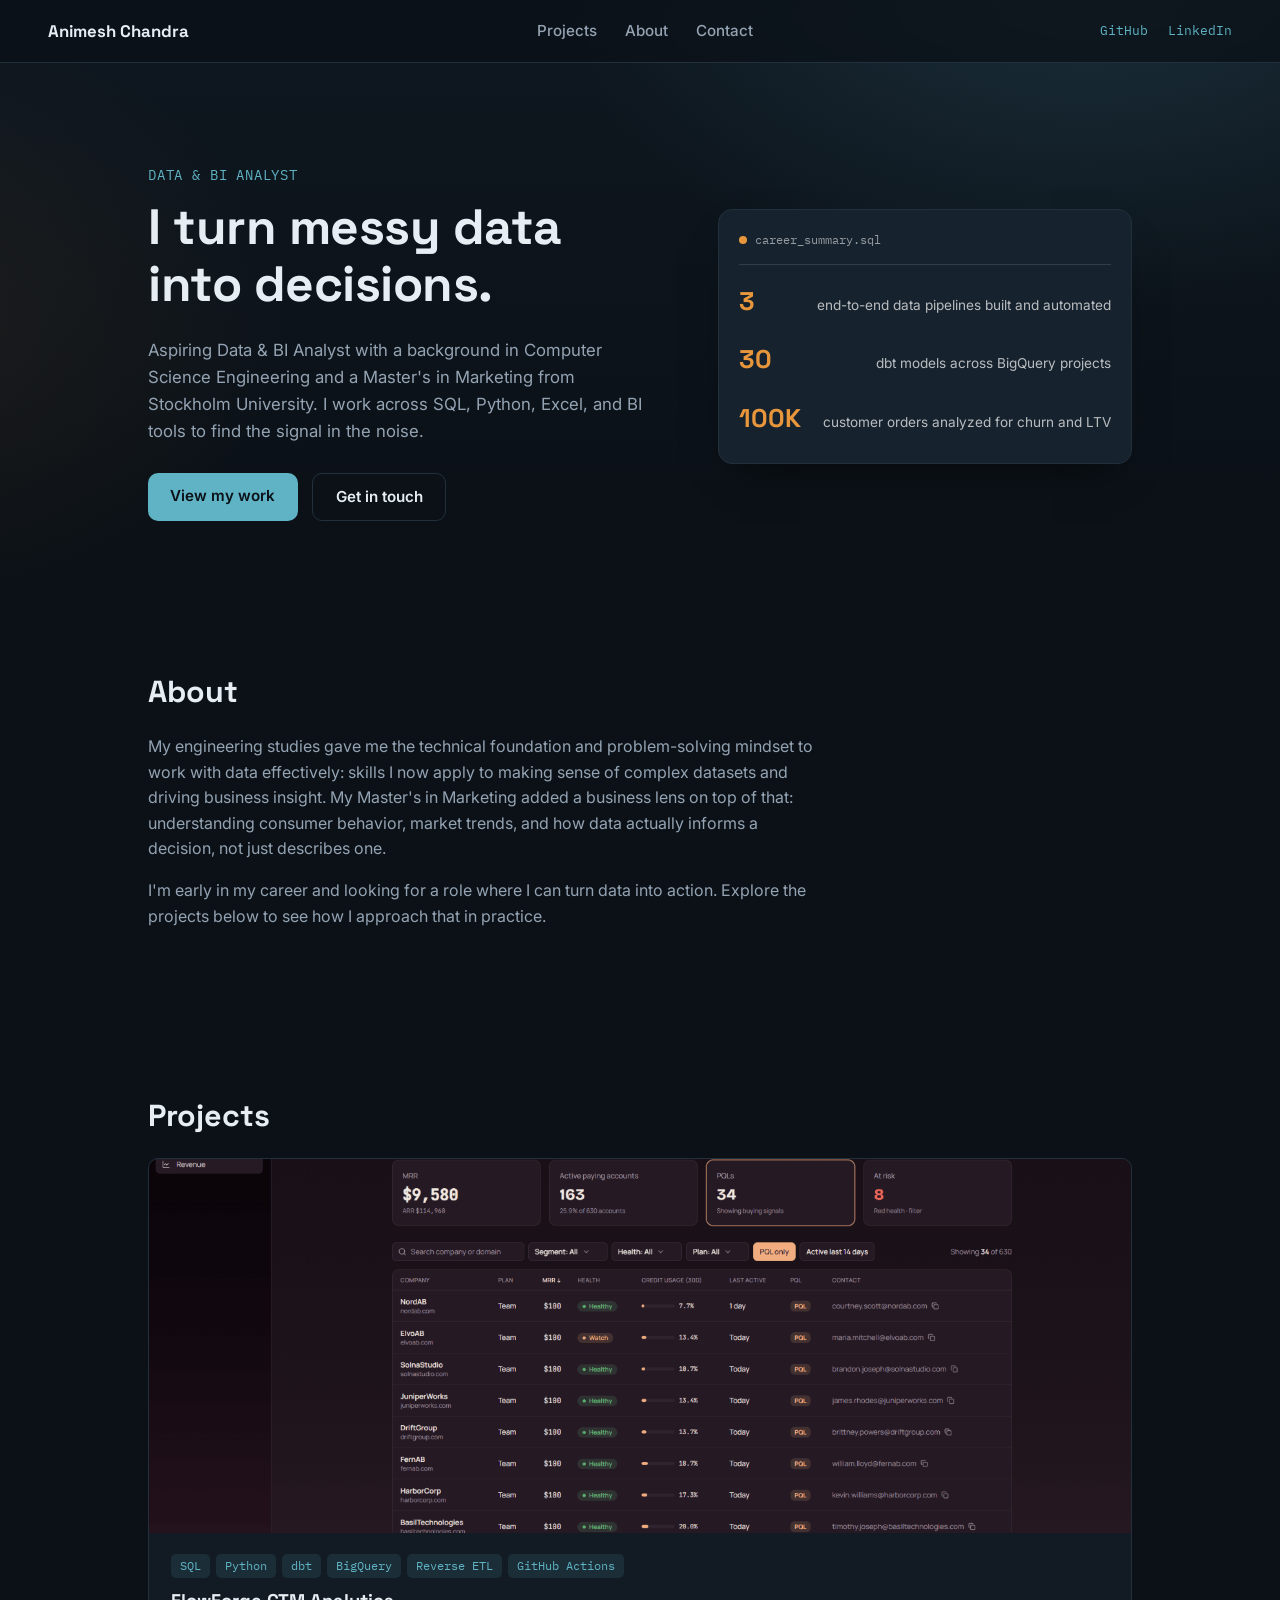
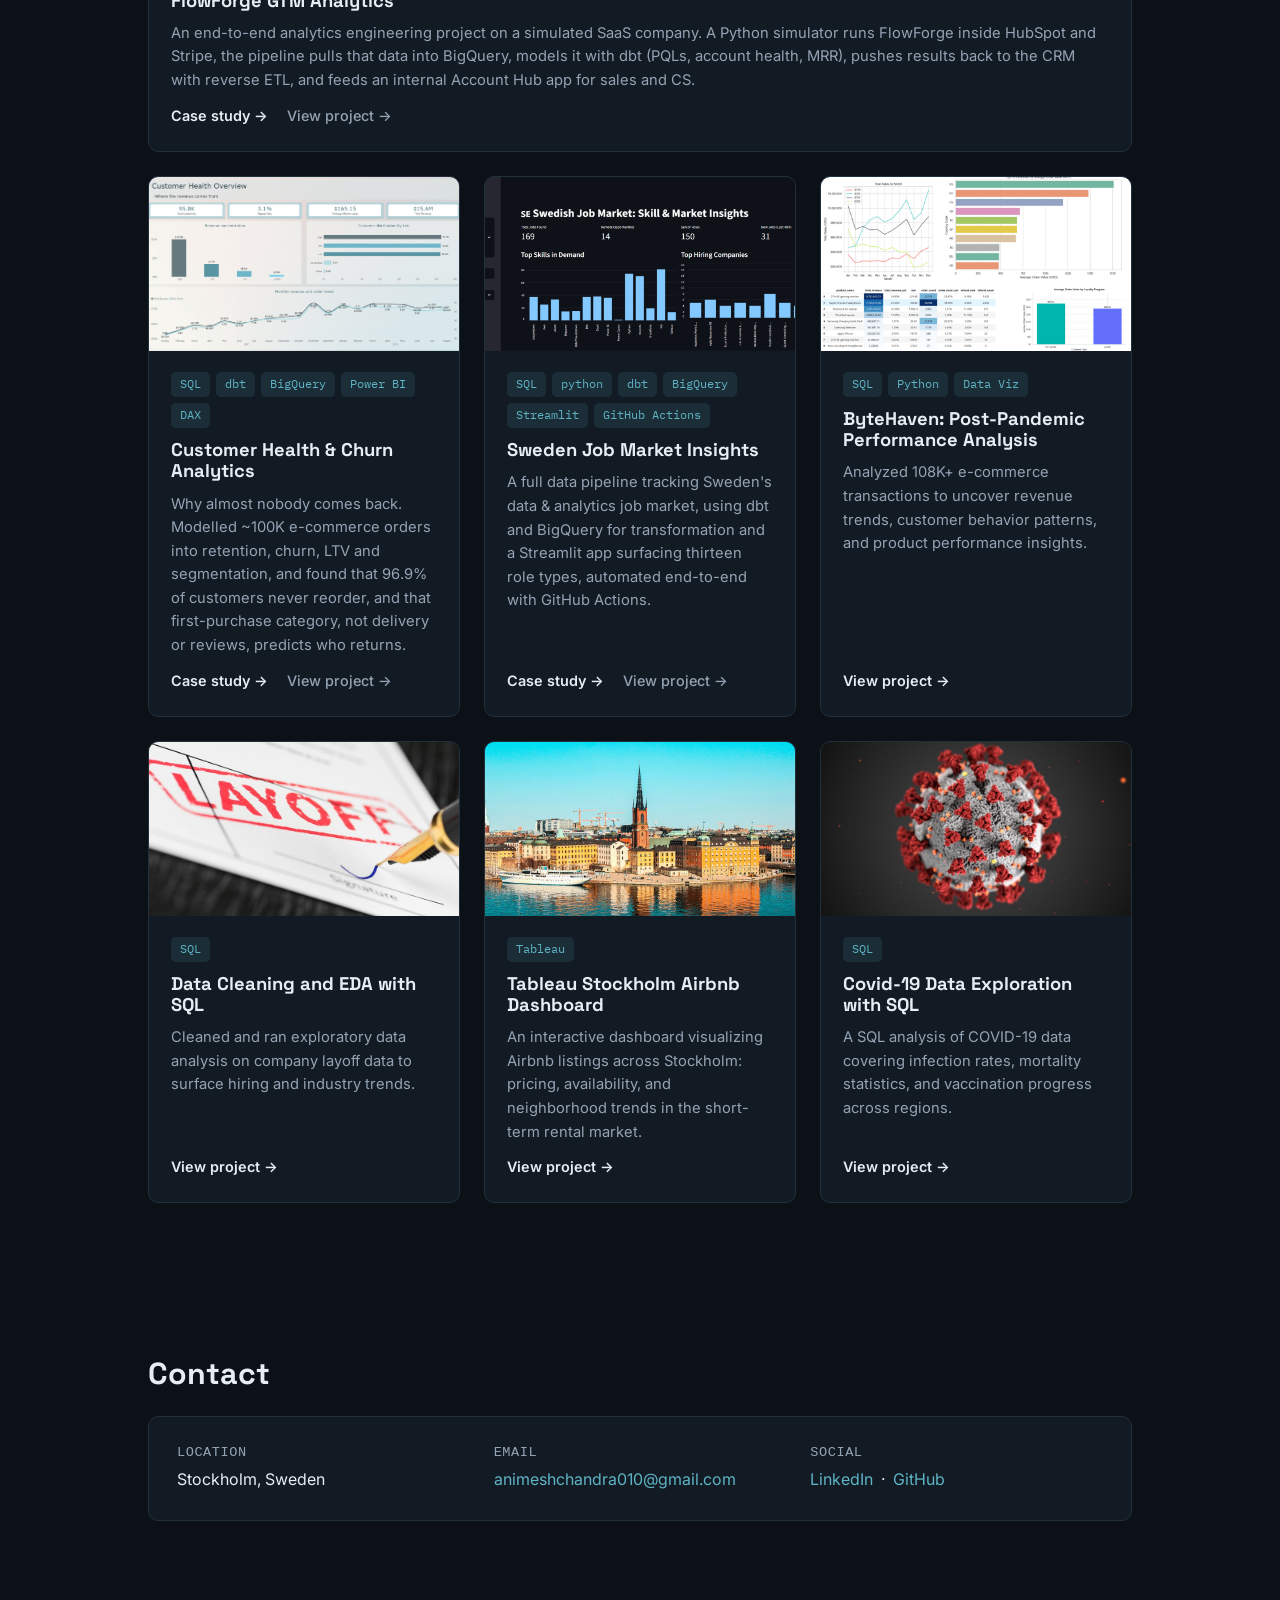
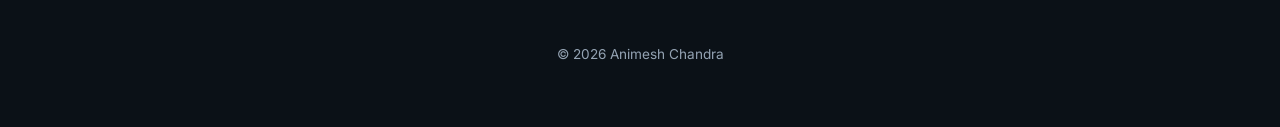
==== commit a7eaaac1: "Add a phone menu for Projects, About, and Contact. Under 640px those links were hidden, so the heade" ====
--- a/index.html
+++ b/index.html
@@ -18,7 +18,7 @@
 
   <header class="site-header">
     <a href="#top" class="brand">Animesh Chandra</a>
-    <nav class="site-nav" aria-label="Primary">
+    <nav class="site-nav" id="site-nav" aria-label="Primary">
       <a href="#projects">Projects</a>
       <a href="#about">About</a>
       <a href="#contact">Contact</a>
@@ -26,6 +26,7 @@
     <div class="header-icons">
       <a href="https://github.com/AnimeshChandra-Analyst" target="_blank" rel="noopener" aria-label="GitHub profile">GitHub</a>
       <a href="https://www.linkedin.com/in/animesh-chandra-a4197b224/" target="_blank" rel="noopener" aria-label="LinkedIn profile">LinkedIn</a>
+      <button class="nav-toggle" type="button" aria-expanded="false" aria-controls="site-nav">Menu</button>
     </div>
   </header>
 
--- a/css/style.css
+++ b/css/style.css
@@ -118,13 +118,81 @@
 
 .header-icons {
   display: flex;
+  align-items: center;
   gap: 1.25rem;
   font-family: var(--font-mono);
   font-size: 0.8rem;
 }
 
+.nav-toggle {
+  display: none;
+  margin: 0;
+  padding: 0.28rem 0.55rem;
+  border: 1px solid var(--line);
+  border-radius: 6px;
+  background: transparent;
+  color: var(--ink-soft);
+  font-family: inherit;
+  font-size: inherit;
+  line-height: 1.2;
+  cursor: pointer;
+}
+.nav-toggle:hover,
+.nav-toggle[aria-expanded="true"] {
+  color: var(--accent);
+  border-color: var(--accent);
+}
+
 @media (max-width: 640px) {
-  .site-nav { display: none; }
+  .site-header { gap: 0.75rem; }
+  .brand { white-space: nowrap; }
+
+  .nav-toggle { display: inline-block; }
+
+  .header-icons { gap: 0.85rem; }
+
+  .site-nav {
+    display: none;
+    position: absolute;
+    top: 100%;
+    left: 0;
+    right: 0;
+    flex-direction: column;
+    gap: 0;
+    padding: 0.35rem 0;
+    background: var(--surface);
+    border-bottom: 1px solid var(--line);
+    box-shadow: 0 16px 32px rgba(0, 0, 0, 0.35);
+  }
+
+  .site-header.is-nav-open .site-nav { display: flex; }
+
+  .site-nav a {
+    padding: 0.8rem clamp(1.25rem, 4vw, 3rem);
+  }
+  .site-nav a:hover,
+  .site-nav a:focus-visible {
+    color: var(--accent);
+    background: var(--accent-soft);
+    text-decoration: none;
+  }
+}
+
+/* Name plus GitHub, LinkedIn, and Menu get tight below 400px. */
+@media (max-width: 400px) {
+  .site-header {
+    gap: 0.45rem;
+    padding-left: 0.7rem;
+    padding-right: 0.7rem;
+  }
+  .brand { font-size: 0.95rem; }
+  .header-icons { gap: 0.5rem; font-size: 0.74rem; }
+  .nav-toggle { padding: 0.26rem 0.4rem; }
+}
+
+@media (max-width: 340px) {
+  .brand { font-size: 0.9rem; }
+  .header-icons { gap: 0.4rem; }
 }
 
 /* ============================================
@@ -138,6 +206,7 @@
 
 section {
   padding: clamp(2.5rem, 6vw, 5rem) 0;
+  scroll-margin-top: 5rem;
 }
 
 section h2 {
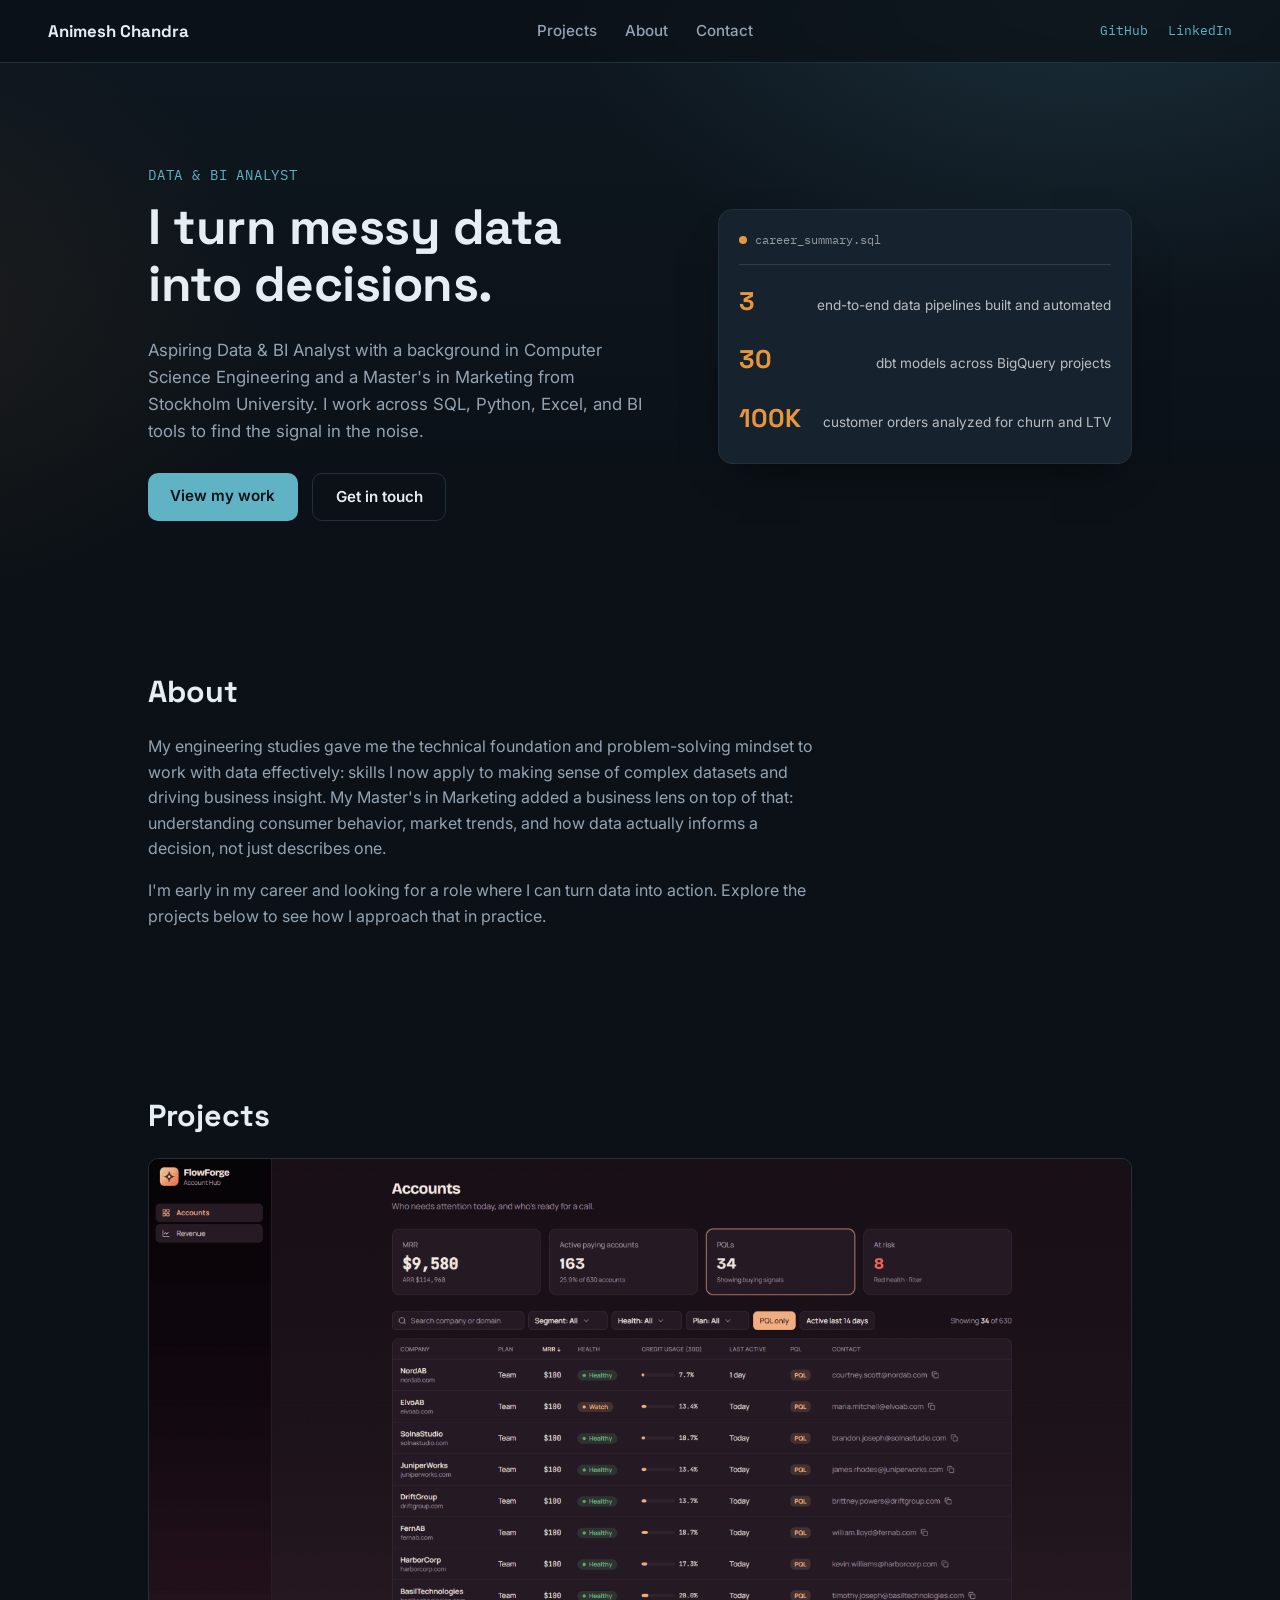
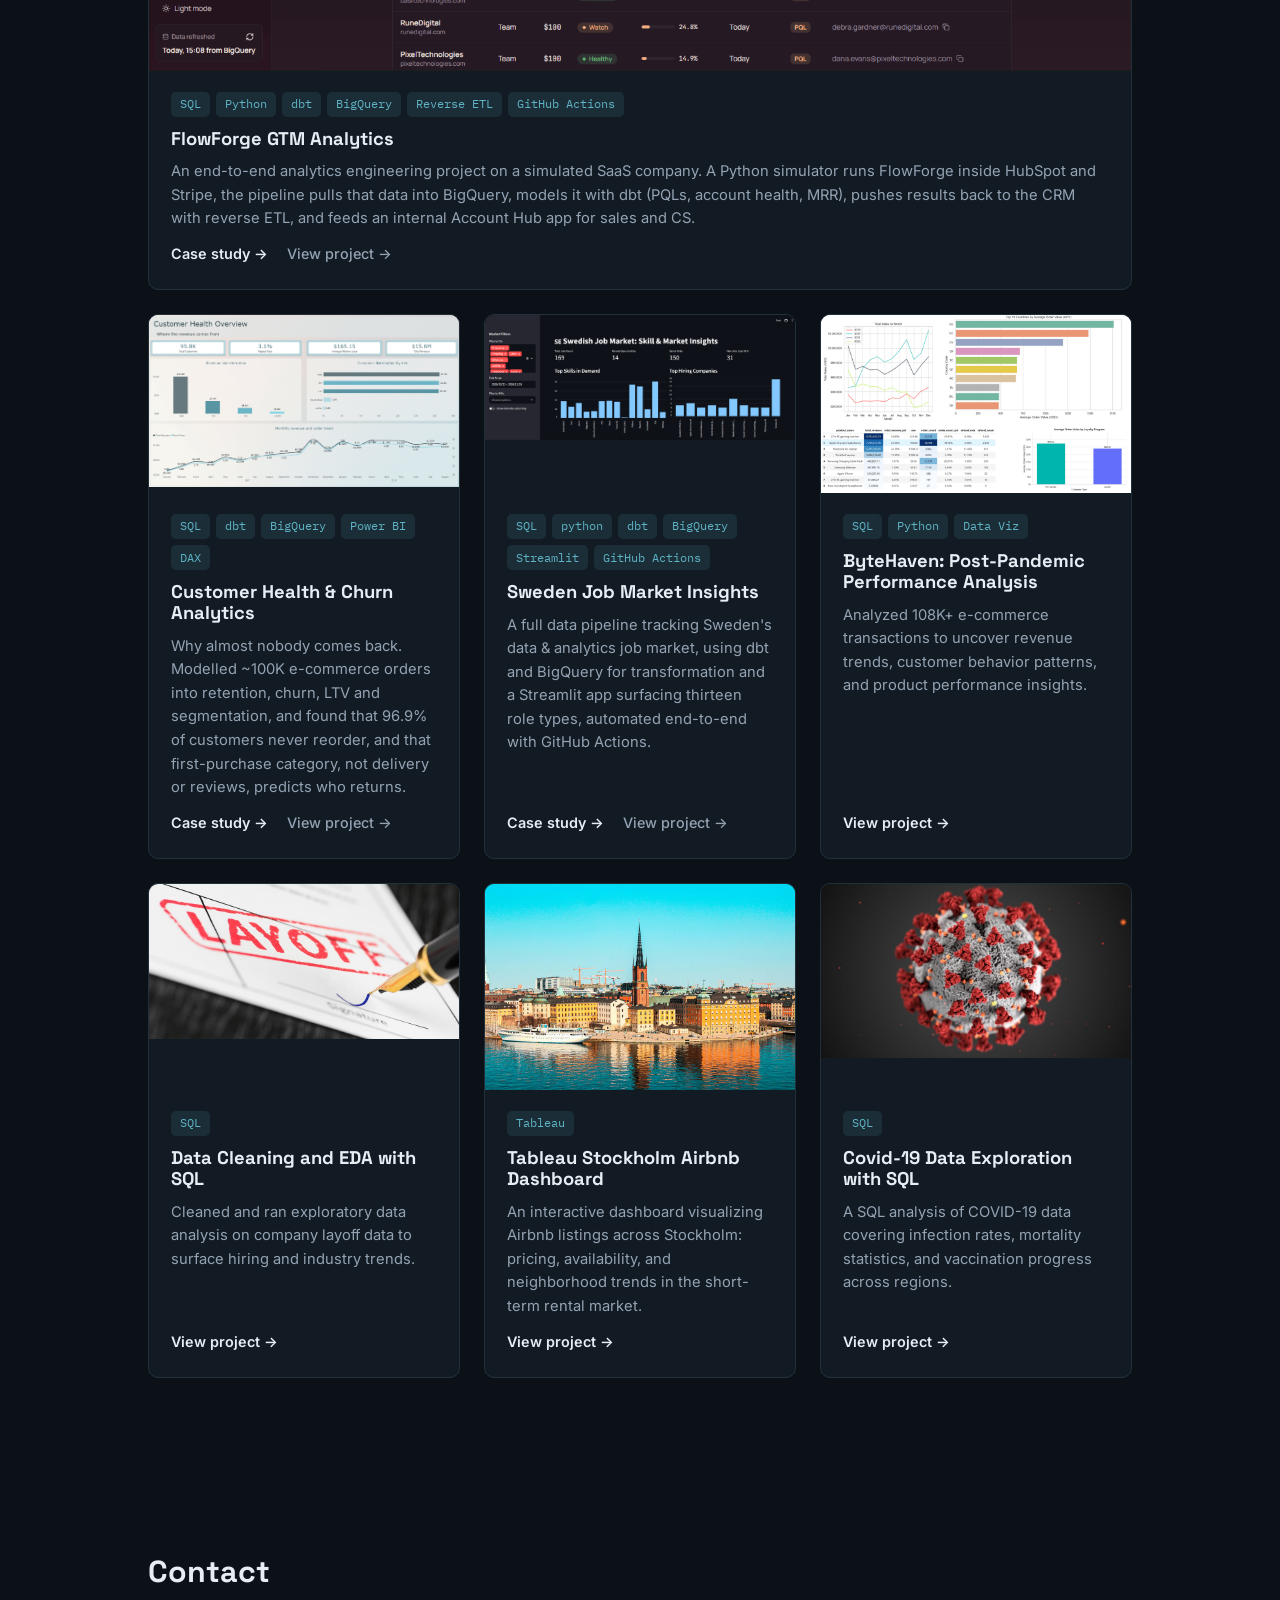
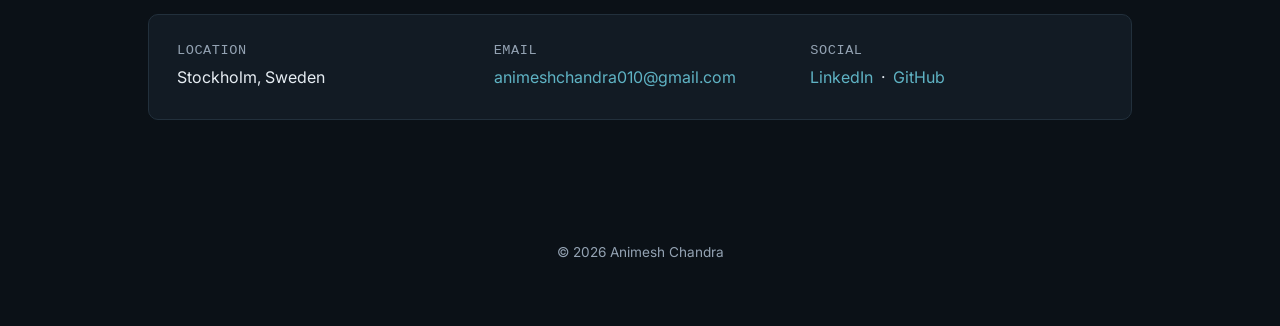
==== commit aacd0fe0: "Add the GTM container to every page. The snippet sits right after the opening head tag on index.html" ====
--- a/index.html
+++ b/index.html
@@ -1,6 +1,12 @@
 <!DOCTYPE html>
 <html lang="en">
 <head>
+<script async src="https://www.googletagmanager.com/gtm.js?id=GTM-TDZ9FF7J"></script>
+<script>
+  window.dataLayer = window.dataLayer || [];
+  function gtag(){dataLayer.push(arguments);}
+  gtag('js', new Date());
+</script>
   <meta charset="UTF-8" />
   <meta name="viewport" content="width=device-width, initial-scale=1" />
   <title>Animesh Chandra | Data & BI Analyst</title>
--- a/css/style.css
+++ b/css/style.css
@@ -349,7 +349,8 @@
 .project-grid {
   display: grid;
   grid-template-columns: repeat(auto-fill, minmax(300px, 1fr));
-  gap: 1.5rem;
+  column-gap: 1.5rem;
+  row-gap: 0;
 }
 
 .project-card {
@@ -357,8 +358,10 @@
   border: 1px solid var(--line);
   border-radius: var(--radius);
   overflow: hidden;
-  display: flex;
-  flex-direction: column;
+  display: grid;
+  grid-template-rows: subgrid;
+  grid-row: span 2;
+  margin-bottom: 1.5rem;
   opacity: 0;
   transform: translateY(14px);
   transition: opacity 0.5s ease, transform 0.5s ease;
@@ -373,30 +376,56 @@
   grid-column: 1 / -1;
 }
 
-.project-card.featured .project-media {
-  aspect-ratio: 21 / 8;
-}
-
-@media (max-width: 700px) {
-  .project-card.featured .project-media { aspect-ratio: 16 / 9; }
-}
-
+/* Each frame matches its screenshot. Shorter shots stay top-aligned
+   so titles and links still line up across the row. */
 .project-media {
   aspect-ratio: 16 / 9;
+  align-self: start;
   overflow: hidden;
-  background: var(--accent-soft);
+  background: var(--panel);
+}
+
+.project-card.featured .project-media {
+  aspect-ratio: 1520 / 793;
+  background: #181519;
+}
+
+.project-media:has(img[src*="customer-health"]) {
+  aspect-ratio: 1381 / 767;
+  background: #dee0de;
+}
+
+.project-media:has(img[src*="sweden-overview"]) {
+  aspect-ratio: 1520 / 614;
+  background: #15171e;
+}
+
+.project-media:has(img[src*="bytss"]) {
+  aspect-ratio: 956 / 550;
+  background: #ffffff;
+}
+
+.project-media:has(img[src*="Layoff"]) {
+  aspect-ratio: 2 / 1;
+  background: #1c1c1c;
+}
+
+.project-media:has(img[src*="Sthlm"]) {
+  aspect-ratio: 3367 / 2244;
+  background: #0a7388;
+}
+
+.project-media:has(img[src*="covid"]) {
+  aspect-ratio: 1080 / 607;
+  background: #212121;
 }
 
 .project-media img {
   width: 100%;
   height: 100%;
-  object-fit: cover;
+  object-fit: contain;
+  object-position: center;
   display: block;
-  transition: transform 0.4s ease;
-}
-
-.project-card:hover .project-media img {
-  transform: scale(1.03);
 }
 
 .project-body {
